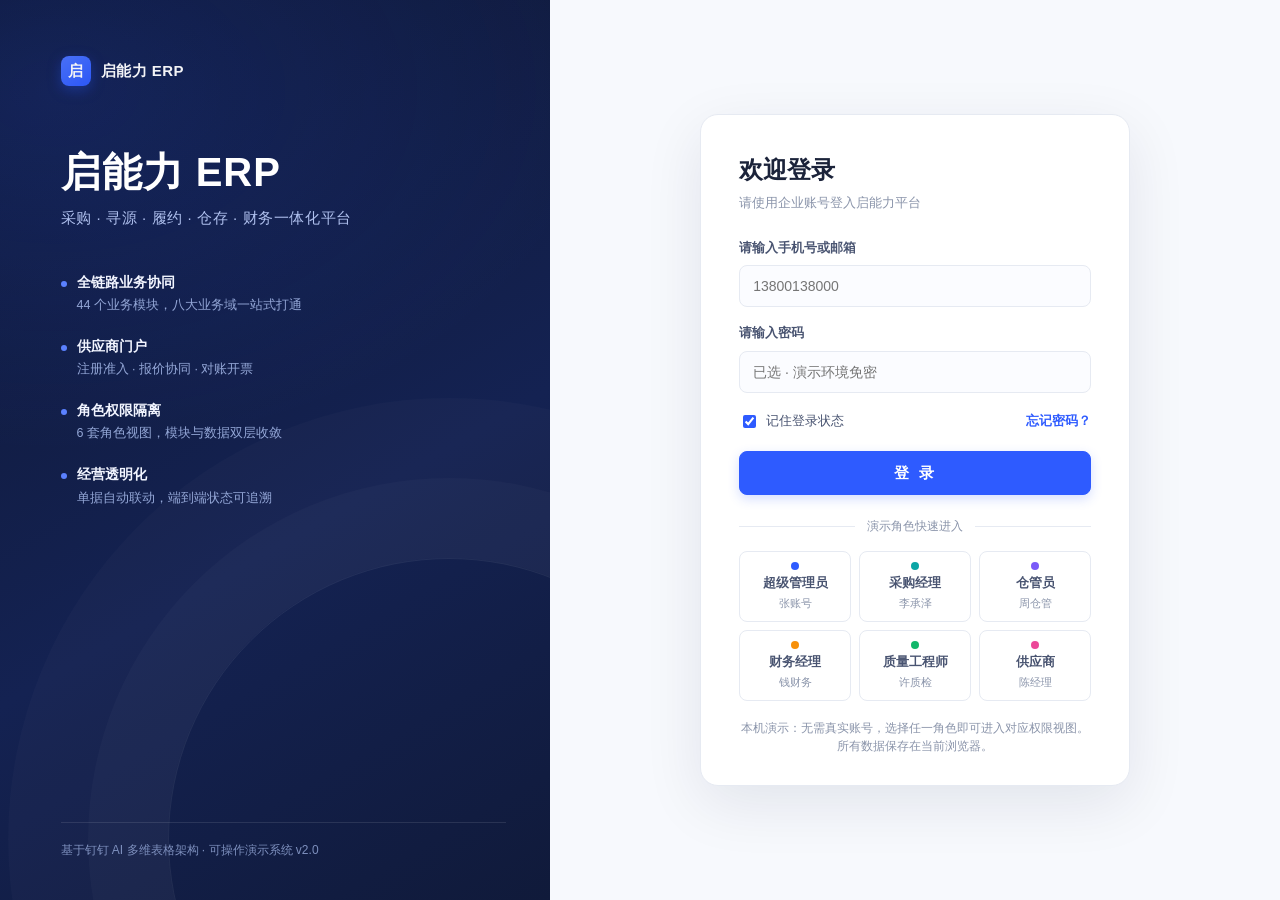
==== index.template.html @ 86060b47 "修复预览环境样式丢失：入口改为自包含单文件（内联 CSS+4 个 JS），新增模板与构建脚本" ====
<!DOCTYPE html>
<html lang="zh-CN">
<head>
<meta charset="UTF-8">
<meta name="viewport" content="width=device-width, initial-scale=1.0">
<meta name="description" content="启能力 ERP 系统 · 全链路协同中枢 —— 可操作的采购寻源履约仓存财务一体化系统">
<title>启能力 ERP · 全链路协同中枢</title>
<link rel="stylesheet" href="styles.css">
</head>
<body>

<!-- 登录层 -->
<div id="loginView" class="login-view">
  <div class="login-brand">
    <div class="login-brand-inner">
      <div class="login-logo"><span class="logo-mark">启</span><span>启能力 ERP</span></div>
      <h1>启能力 ERP</h1>
      <p class="login-slogan">采购 · 寻源 · 履约 · 仓存 · 财务一体化平台</p>
      <ul class="login-points">
        <li><b>全链路业务协同</b><span>44 个业务模块，八大业务域一站式打通</span></li>
        <li><b>供应商门户</b><span>注册准入 · 报价协同 · 对账开票</span></li>
        <li><b>角色权限隔离</b><span>6 套角色视图，模块与数据双层收敛</span></li>
        <li><b>经营透明化</b><span>单据自动联动，端到端状态可追溯</span></li>
      </ul>
      <div class="login-brand-foot">基于钉钉 AI 多维表格架构 · 可操作演示系统 v2.0</div>
    </div>
  </div>
  <div class="login-panel">
    <div class="login-card">
      <h2>欢迎登录</h2>
      <p class="login-sub">请使用企业账号登入启能力平台</p>
      <label class="login-label" for="loginAccount">请输入手机号或邮箱</label>
      <input id="loginAccount" class="login-input" type="text" placeholder="13800138000" autocomplete="username">
      <label class="login-label" for="loginPwd">请输入密码</label>
      <input id="loginPwd" class="login-input" type="password" placeholder="已选 · 演示环境免密" autocomplete="current-password">
      <div class="login-row">
        <label class="login-check"><input type="checkbox" id="loginRemember" checked><span>记住登录状态</span></label>
        <a class="login-link" href="javascript:void(0)" id="forgotPwd">忘记密码？</a>
      </div>
      <button class="btn btn-primary btn-login" id="loginBtn">登 录</button>
      <div class="login-divider">演示角色快速进入</div>
      <div class="login-roles" id="loginRoles"></div>
      <p class="login-note">本机演示：无需真实账号，选择任一角色即可进入对应权限视图。所有数据保存在当前浏览器。</p>
    </div>
  </div>
</div>

<!-- 主应用 -->
<div id="appView" class="app-view hidden">
  <aside class="sidebar" id="sidebar">
    <div class="sb-brand">
      <div class="sb-logo"><span class="logo-mark">启</span></div>
      <div class="sb-brand-text"><b id="sbBrand">启能力 ERP</b><span id="sbSlogan">企业采购协同平台</span></div>
    </div>
    <div class="sb-scroll" id="sbNav"></div>
    <div class="sb-foot">
      <div class="sb-mode"><i class="dot dot-green"></i><span>本地演示模式 · 数据存于浏览器</span></div>
      <button class="sb-logout" id="logoutBtn">退出登录 / 切换角色</button>
    </div>
  </aside>

  <div class="main-wrap">
    <header class="topbar">
      <button class="icon-btn sb-toggle" id="sbToggle" title="收起/展开导航" aria-label="切换导航"></button>
      <div class="crumb" id="crumb"></div>
      <div class="top-actions">
        <div class="global-search">
          <span class="gs-icon" aria-hidden="true"></span>
          <input id="globalSearch" type="search" placeholder="搜索单据编号、模块、字段…" autocomplete="off">
          <div class="gs-results hidden" id="gsResults"></div>
        </div>
        <a class="top-link" id="dingtalkBtn" href="https://alidocs.dingtalk.com/i/nodes/0eMKjyp81YYeX2ZAsZE9YXLg8xAZB1Gv" target="_blank" rel="noopener">钉钉 AI 表格</a>
        <button class="icon-btn bell-btn" id="bellBtn" title="通知中心" aria-label="通知中心">
          <span class="bell-svg" aria-hidden="true"></span><i class="badge hidden" id="bellBadge">0</i>
        </button>
        <button class="role-chip" id="roleChip" title="切换角色">
          <span class="avatar" id="topAvatar">张</span>
          <span class="role-chip-text"><b id="topRole">超级管理员</b><i id="topPerson">张账号</i></span>
          <span class="caret"></span>
        </button>
        <div class="role-menu hidden" id="roleMenu"></div>
      </div>
    </header>

    <main class="content" id="content"></main>
  </div>
</div>

<!-- 抽屉：单据表单 / 详情 / 全局面板 -->
<div class="drawer-overlay hidden" id="drawerOverlay"></div>
<section class="drawer hidden" id="drawer" role="dialog" aria-modal="true">
  <div class="drawer-head">
    <div><h3 id="drawerTitle">标题</h3><p id="drawerSub">副标题</p></div>
    <button class="icon-btn" id="drawerClose" aria-label="关闭"></button>
  </div>
  <div class="drawer-body" id="drawerBody"></div>
  <div class="drawer-foot" id="drawerFoot"></div>
</section>

<div class="toast-wrap" id="toastWrap"></div>

<script src="data.js"></script>
<script src="config.js"></script>
<script src="engine.js"></script>
<script src="app.js"></script>
</body>
</html>
---- styles.css ----
/* ============================================================
   启能力 ERP · 全链路协同中枢 —— 可操作运行态系统样式 v2.0
   浅色企业级 SaaS 控制台：深蓝侧栏 + 白色内容区，零外部依赖
   ============================================================ */

:root{
  --brand:#2E5BFF; --brand-d:#1E40E8; --brand-l:#EAF0FF; --brand-soft:#F4F7FF;
  --navy:#101A3A; --navy-2:#182655; --navy-3:#22336B;
  --bg:#F4F6FB; --surface:#FFFFFF; --surface-2:#FAFBFE; --line:#E6EAF2; --line-2:#EFF2F8;
  --ink:#1B233A; --ink-2:#495471; --muted:#8A94AA; --muted-2:#AEB6C8;
  --ok:#12B76A; --ok-bg:#E8F8F0; --warn:#F79009; --warn-bg:#FFF5E6;
  --danger:#F04438; --danger-bg:#FEF0EF; --info:#0BA5A5; --info-bg:#E6F7F7;
  --purple:#7A5AF8; --purple-bg:#F1EDFF;
  --radius:12px; --radius-s:8px; --shadow:0 1px 2px rgba(16,26,58,.04),0 8px 24px rgba(16,26,58,.05);
  --shadow-lg:0 12px 48px rgba(16,26,58,.16);
  --font:-apple-system,BlinkMacSystemFont,"Segoe UI","PingFang SC","Microsoft YaHei","Hiragino Sans GB",sans-serif;
}
*{box-sizing:border-box}
html,body{height:100%}
body{margin:0;font-family:var(--font);background:var(--bg);color:var(--ink);font-size:14px;line-height:1.55;-webkit-font-smoothing:antialiased}
a{color:var(--brand);text-decoration:none}
button,input,select,textarea{font-family:inherit;font-size:inherit;color:inherit}
button{cursor:pointer}
.hidden{display:none !important}
::-webkit-scrollbar{width:9px;height:9px}
::-webkit-scrollbar-thumb{background:#CDD4E3;border-radius:9px;border:2px solid transparent;background-clip:padding-box}
::-webkit-scrollbar-track{background:transparent}

/* ---------------- 通用控件 ---------------- */
.btn{display:inline-flex;align-items:center;justify-content:center;gap:7px;border:1px solid var(--line);
  background:var(--surface);color:var(--ink-2);padding:8px 15px;border-radius:var(--radius-s);
  font-weight:600;font-size:13px;transition:.16s;white-space:nowrap}
.btn:hover{border-color:#C7D0E6;background:var(--surface-2);transform:translateY(-1px)}
.btn:active{transform:translateY(0)}
.btn-primary{background:var(--brand);border-color:var(--brand);color:#fff;box-shadow:0 4px 12px rgba(46,91,255,.2)}
.btn-primary:hover{background:var(--brand-d);border-color:var(--brand-d);color:#fff}
.btn-soft{background:var(--brand-l);border-color:transparent;color:var(--brand-d)}
.btn-soft:hover{background:#DDE7FF;color:var(--brand-d)}
.btn-ghost{background:transparent;border-color:transparent;color:var(--ink-2)}
.btn-ghost:hover{background:var(--brand-l);color:var(--brand-d)}
.btn-danger{background:#fff;border-color:#F6C9C5;color:var(--danger)}
.btn-danger:hover{background:var(--danger-bg)}
.btn-sm{padding:5px 10px;font-size:12px;border-radius:6px}
.btn[disabled]{opacity:.45;cursor:not-allowed;transform:none}
.icon-btn{width:34px;height:34px;display:inline-flex;align-items:center;justify-content:center;
  border:none;background:transparent;border-radius:8px;color:var(--ink-2);position:relative}
.icon-btn:hover{background:var(--brand-l);color:var(--brand-d)}
.pill{display:inline-flex;align-items:center;gap:5px;padding:2px 9px;border-radius:20px;
  font-size:12px;font-weight:600;white-space:nowrap;line-height:1.7}
.pill-draft{background:#EEF1F7;color:#66728C}
.pill-running{background:var(--warn-bg);color:#B25E00}
.pill-done{background:var(--ok-bg);color:#087443}
.pill-reject{background:var(--danger-bg);color:#C43227}
.pill-info{background:var(--info-bg);color:#077F7F}
.pill-brand{background:var(--brand-l);color:var(--brand-d)}
.pill-purple{background:var(--purple-bg);color:#5B3FD1}
.pill::before{content:"";width:5px;height:5px;border-radius:50%;background:currentColor;opacity:.8}
.pill-plain::before{display:none}
.tag{display:inline-block;padding:1px 7px;border:1px solid var(--line);border-radius:5px;
  font-size:11px;color:var(--muted);background:var(--surface-2);white-space:nowrap}
.dot{width:7px;height:7px;border-radius:50%;display:inline-block;background:var(--muted)}
.dot-green{background:#22C55E;box-shadow:0 0 0 3px rgba(34,197,94,.15)}
.mono{font-family:ui-monospace,SFMono-Regular,Consolas,monospace;font-size:12px;letter-spacing:.2px}
.muted{color:var(--muted)}
.small{font-size:12px}
.strong{font-weight:700}
.nowrap{white-space:nowrap}
.right{text-align:right}
.center{text-align:center}

/* ---------------- 登录 ---------------- */
.login-view{display:flex;height:100vh;min-height:640px;background:#fff}
.login-brand{width:43%;min-width:380px;background:
  radial-gradient(900px 600px at 10% 10%,rgba(46,91,255,.16),transparent 60%),
  linear-gradient(150deg,#0E1734 0%,#142252 58%,#101A3A 100%);
  color:#fff;position:relative;overflow:hidden}
.login-brand::after{content:"";position:absolute;right:-180px;bottom:-220px;width:560px;height:560px;
  border:1px solid rgba(255,255,255,.07);border-radius:50%;box-shadow:0 0 0 80px rgba(255,255,255,.025),0 0 0 160px rgba(255,255,255,.018)}
.login-brand-inner{position:relative;z-index:2;padding:56px 8% 40px 11%;height:100%;display:flex;flex-direction:column}
.login-logo{display:flex;align-items:center;gap:10px;font-weight:700;font-size:15px;letter-spacing:.5px;opacity:.95}
.logo-mark{width:30px;height:30px;border-radius:8px;background:linear-gradient(145deg,#4C74FF,#2E5BFF);
  display:inline-flex;align-items:center;justify-content:center;color:#fff;font-weight:800;font-size:15px;
  box-shadow:0 4px 14px rgba(46,91,255,.35);flex:none}
.login-brand h1{font-size:40px;line-height:1.2;margin:14% 0 10px;font-weight:800;letter-spacing:1px}
.login-slogan{color:#AFC0EE;font-size:15px;margin:0 0 42px;letter-spacing:.6px}
.login-points{list-style:none;padding:0;margin:0;display:grid;gap:20px}
.login-points li{display:flex;flex-direction:column;gap:3px;padding-left:16px;position:relative}
.login-points li::before{content:"";position:absolute;left:0;top:9px;width:6px;height:6px;border-radius:50%;background:#5B81FF}
.login-points b{font-size:14px;font-weight:650;color:#F2F5FF}
.login-points span{font-size:12.5px;color:#93A6D6}
.login-brand-foot{margin-top:auto;font-size:12px;color:#7E90BE;border-top:1px solid rgba(255,255,255,.1);padding-top:18px}
.login-panel{flex:1;display:flex;align-items:center;justify-content:center;background:#F7F9FD;padding:36px}
.login-card{width:min(430px,100%);background:#fff;border:1px solid var(--line);border-radius:18px;
  padding:36px 38px 30px;box-shadow:0 18px 60px rgba(16,26,58,.09)}
.login-card h2{font-size:24px;margin:0 0 5px;font-weight:750}
.login-sub{color:var(--muted);font-size:13px;margin:0 0 26px}
.login-label{display:block;font-size:12.5px;color:var(--ink-2);font-weight:600;margin:0 0 7px}
.login-input{width:100%;height:42px;border:1px solid var(--line);background:#FBFCFF;border-radius:8px;
  padding:0 13px;outline:none;margin-bottom:17px;transition:.16s}
.login-input:focus{border-color:var(--brand);box-shadow:0 0 0 3px rgba(46,91,255,.1);background:#fff}
.login-row{display:flex;justify-content:space-between;align-items:center;margin:2px 0 20px;font-size:12.5px}
.login-check{display:flex;align-items:center;gap:7px;color:var(--ink-2);cursor:pointer}
.login-check input{accent-color:var(--brand)}
.login-link{color:var(--brand);font-weight:600}
.btn-login{width:100%;height:44px;font-size:15px;letter-spacing:3px}
.login-divider{display:flex;align-items:center;gap:12px;color:var(--muted);font-size:12px;margin:22px 0 15px}
.login-divider::before,.login-divider::after{content:"";flex:1;height:1px;background:var(--line)}
.login-roles{display:grid;grid-template-columns:repeat(3,1fr);gap:8px}
.role-quick{border:1px solid var(--line);background:#fff;border-radius:8px;padding:10px 4px;
  font-size:12.5px;font-weight:600;color:var(--ink-2);transition:.16s;display:flex;flex-direction:column;align-items:center;gap:5px}
.role-quick:hover{border-color:var(--brand);background:var(--brand-soft);color:var(--brand-d);transform:translateY(-2px)}
.role-quick i{width:8px;height:8px;border-radius:50%;display:block}
.role-quick small{font-size:10.5px;color:var(--muted);font-weight:500}
.login-note{font-size:11.5px;color:var(--muted);line-height:1.6;margin:18px 0 0;text-align:center}

/* ---------------- 主框架 ---------------- */
.app-view{display:flex;height:100vh;overflow:hidden}
.sidebar{width:244px;flex:none;background:linear-gradient(175deg,var(--navy) 0%,var(--navy-2) 100%);
  color:#fff;display:flex;flex-direction:column;transition:width .2s;z-index:30}
.sidebar.collapsed{width:66px}
.sb-brand{height:70px;flex:none;display:flex;align-items:center;gap:11px;padding:0 17px;
  border-bottom:1px solid rgba(255,255,255,.08)}
.sb-logo{flex:none}
.sb-brand-text{display:flex;flex-direction:column;min-width:0;line-height:1.35}
.sb-brand-text b{font-size:14.5px;white-space:nowrap;overflow:hidden;text-overflow:ellipsis}
.sb-brand-text span{font-size:11px;color:#93A6D6;white-space:nowrap;overflow:hidden;text-overflow:ellipsis}
.sidebar.collapsed .sb-brand-text,.sidebar.collapsed .sb-group-label,
.sidebar.collapsed .sb-label,.sidebar.collapsed .sb-mode span,
.sidebar.collapsed .sb-logout,.sidebar.collapsed .sb-item .sb-count{display:none}
.sb-scroll{flex:1;overflow-y:auto;padding:14px 10px 20px}
.sb-scroll::-webkit-scrollbar-thumb{background:rgba(255,255,255,.18)}
.sb-group-label{font-size:10.5px;letter-spacing:1.4px;color:#7386B8;padding:14px 12px 7px;font-weight:600}
.sb-item{display:flex;align-items:center;gap:11px;width:100%;padding:9px 12px;margin:2px 0;
  border:none;background:transparent;color:#C2CEEA;border-radius:8px;font-size:13.5px;
  text-align:left;transition:.15s;position:relative}
.sb-item:hover{background:rgba(255,255,255,.08);color:#fff}
.sb-item.active{background:linear-gradient(90deg,#2E5BFF,#3B6BFF);color:#fff;font-weight:650;
  box-shadow:0 4px 14px rgba(46,91,255,.35)}
.sb-ico{width:18px;height:18px;flex:none;display:inline-flex;align-items:center;justify-content:center;opacity:.9}
.sb-ico svg{width:17px;height:17px}
.sb-label{flex:1;min-width:0;white-space:nowrap;overflow:hidden;text-overflow:ellipsis}
.sb-count{flex:none;font-size:11px;background:rgba(255,255,255,.14);padding:0 6px;border-radius:9px;color:#D9E2FA}
.sb-item.active .sb-count{background:rgba(255,255,255,.24);color:#fff}
.sb-foot{flex:none;padding:14px 16px 16px;border-top:1px solid rgba(255,255,255,.08)}
.sb-mode{display:flex;align-items:center;gap:8px;font-size:11.5px;color:#93A6D6;margin-bottom:10px;white-space:nowrap}
.sb-logout{width:100%;border:1px solid rgba(255,255,255,.16);background:rgba(255,255,255,.05);
  color:#C2CEEA;border-radius:7px;padding:7px;font-size:12px;transition:.15s}
.sb-logout:hover{background:rgba(255,255,255,.12);color:#fff}
.main-wrap{flex:1;min-width:0;display:flex;flex-direction:column}
.topbar{height:66px;flex:none;background:#fff;border-bottom:1px solid var(--line);
  display:flex;align-items:center;gap:14px;padding:0 24px;z-index:20}
.sb-toggle::before{content:"";width:17px;height:13px;background:
  linear-gradient(var(--ink-2),var(--ink-2)) 0 0/100% 2px no-repeat,
  linear-gradient(var(--ink-2),var(--ink-2)) 0 6px/100% 2px no-repeat,
  linear-gradient(var(--ink-2),var(--ink-2)) 0 12px/100% 2px no-repeat;opacity:.8}
.crumb{flex:1;min-width:0;display:flex;align-items:center;gap:8px;font-size:13px;color:var(--muted);
  white-space:nowrap;overflow:hidden}
.crumb b{color:var(--ink);font-weight:650}
.crumb .sep{color:var(--muted-2)}
.top-actions{display:flex;align-items:center;gap:12px;position:relative}
.global-search{position:relative;width:232px}
.global-search input{width:100%;height:34px;border:1px solid var(--line);border-radius:8px;
  background:var(--surface-2);padding:0 12px 0 33px;outline:none;font-size:12.5px;transition:.16s}
.global-search input:focus{background:#fff;border-color:var(--brand);box-shadow:0 0 0 3px rgba(46,91,255,.09);width:270px}
.gs-icon{position:absolute;left:11px;top:9px;width:16px;height:16px;background:
  radial-gradient(circle at 42% 42%,transparent 5px,var(--muted) 5px,var(--muted) 6.4px,transparent 6.6px)}
.gs-icon::after{content:"";position:absolute;width:7px;height:2px;background:var(--muted);
  transform:rotate(45deg);right:0;bottom:1px;border-radius:2px}
.gs-results{position:absolute;top:40px;right:0;width:360px;max-height:400px;overflow:auto;
  background:#fff;border:1px solid var(--line);border-radius:10px;box-shadow:var(--shadow-lg);z-index:60;padding:6px}
.gs-item{display:flex;align-items:center;gap:10px;padding:9px 10px;border-radius:7px;cursor:pointer}
.gs-item:hover{background:var(--brand-soft)}
.gs-item .gs-main{flex:1;min-width:0}
.gs-item b{display:block;font-size:12.5px;white-space:nowrap;overflow:hidden;text-overflow:ellipsis}
.gs-item small{font-size:11px;color:var(--muted)}
.top-link{border:1px solid var(--line);padding:7px 12px;border-radius:8px;font-size:12.5px;
  color:var(--ink-2);font-weight:600;white-space:nowrap;transition:.15s}
.top-link:hover{border-color:var(--brand);color:var(--brand-d);background:var(--brand-soft)}
.bell-btn{position:relative}
.bell-svg{width:18px;height:18px;display:block;background:var(--ink-2);
  clip-path:polygon(42% 6%,58% 6%,62% 14%,80% 30%,88% 42%,88% 72%,80% 78%,20% 78%,12% 72%,12% 42%,20% 30%,38% 14%);opacity:.75}
.badge{position:absolute;top:2px;right:1px;background:var(--danger);color:#fff;font-size:10px;
  font-style:normal;font-weight:700;min-width:16px;height:16px;border-radius:9px;
  display:flex;align-items:center;justify-content:center;padding:0 4px;border:2px solid #fff}
.role-chip{display:flex;align-items:center;gap:9px;border:1px solid var(--line);background:#fff;
  border-radius:24px;padding:4px 10px 4px 4px;transition:.15s}
.role-chip:hover{border-color:var(--brand);box-shadow:0 2px 10px rgba(46,91,255,.1)}
.avatar{width:28px;height:28px;border-radius:50%;display:flex;align-items:center;justify-content:center;
  color:#fff;font-size:12px;font-weight:700;flex:none}
.role-chip-text{display:flex;flex-direction:column;line-height:1.25;text-align:left}
.role-chip-text b{font-size:12px}
.role-chip-text i{font-size:10.5px;color:var(--muted);font-style:normal}
.caret{width:0;height:0;border-left:4px solid transparent;border-right:4px solid transparent;
  border-top:5px solid var(--muted);margin-left:2px}
.role-menu{position:absolute;top:52px;right:0;width:276px;background:#fff;border:1px solid var(--line);
  border-radius:12px;box-shadow:var(--shadow-lg);padding:7px;z-index:60}
.role-menu-head{font-size:11px;color:var(--muted);padding:8px 10px 6px;letter-spacing:.5px}
.role-menu-item{display:flex;align-items:center;gap:10px;padding:9px 10px;border-radius:8px;cursor:pointer;width:100%;border:none;background:none;text-align:left}
.role-menu-item:hover{background:var(--brand-soft)}
.role-menu-item.active{background:var(--brand-l)}
.role-menu-item .rm-info{flex:1}
.role-menu-item b{display:block;font-size:12.5px}
.role-menu-item small{font-size:11px;color:var(--muted)}
.content{flex:1;overflow-y:auto;padding:24px 26px 50px;scroll-behavior:smooth}

/* ---------------- 页面通用 ---------------- */
.page-head{display:flex;align-items:flex-start;justify-content:space-between;gap:18px;margin-bottom:18px;flex-wrap:wrap}
.page-head h2{font-size:22px;margin:0 0 4px;font-weight:750;letter-spacing:.2px}
.page-head p{margin:0;color:var(--muted);font-size:13px}
.page-head .head-actions{display:flex;gap:8px;flex-wrap:wrap}
.card{background:var(--surface);border:1px solid var(--line);border-radius:var(--radius);box-shadow:var(--shadow)}
.card-pad{padding:20px 22px}
.card-title{display:flex;align-items:center;justify-content:space-between;gap:10px;margin:0 0 16px}
.card-title h3{font-size:15px;font-weight:700;margin:0;display:flex;align-items:center;gap:8px}
.card-title h3::before{content:"";width:3px;height:14px;border-radius:3px;background:var(--brand)}
.card-title .sub{font-size:12px;color:var(--muted);font-weight:400}
.section-gap{margin-top:20px}
.grid{display:grid;gap:16px}
.grid-2{grid-template-columns:repeat(2,minmax(0,1fr))}
.grid-3{grid-template-columns:repeat(3,minmax(0,1fr))}
.grid-4{grid-template-columns:repeat(4,minmax(0,1fr))}

/* 权限提示条 */
.scope-bar{display:flex;align-items:center;gap:10px;background:linear-gradient(90deg,#2E5BFF,#4E75FF);
  color:#fff;border-radius:9px;padding:10px 15px;font-size:12.5px;margin-bottom:18px;box-shadow:0 4px 14px rgba(46,91,255,.18)}
.scope-bar b{font-weight:700}
.scope-bar .scope-spacer{flex:1}
.scope-bar .scope-pill{background:rgba(255,255,255,.2);padding:2px 9px;border-radius:20px;font-size:11px}

/* Hero 深色链路条 */
.flow-hero{background:linear-gradient(110deg,#111C3E,#1B2B62);color:#fff;border-radius:var(--radius);
  padding:20px 24px;margin-bottom:18px;position:relative;overflow:hidden}
.flow-hero::after{content:"";position:absolute;right:-60px;top:-90px;width:280px;height:280px;
  border:1px solid rgba(255,255,255,.07);border-radius:50%;box-shadow:0 0 0 60px rgba(255,255,255,.02)}
.flow-hero h3{font-size:17px;margin:0 0 5px;font-weight:700}
.flow-hero p{font-size:12px;color:#A9BBE9;margin:0 0 16px;position:relative;z-index:1}
.steps{display:flex;gap:6px;flex-wrap:wrap;position:relative;z-index:1}
.step{flex:1;min-width:96px;background:rgba(255,255,255,.09);border:1px solid rgba(255,255,255,.1);
  border-radius:7px;padding:8px 9px;font-size:11.5px;color:#DCE5FB;cursor:pointer;transition:.15s;text-align:left}
.step:hover{background:rgba(46,91,255,.5);border-color:rgba(120,160,255,.6);transform:translateY(-2px)}
.step b{display:block;font-size:10px;color:#8FA6E0;margin-bottom:2px}
.step.active{background:var(--brand);border-color:var(--brand);color:#fff}
.step.active b{color:#CFDBFF}

/* KPI */
.kpi{background:#fff;border:1px solid var(--line);border-radius:var(--radius);padding:17px 18px;
  position:relative;overflow:hidden;transition:.16s}
.kpi:hover{transform:translateY(-2px);box-shadow:0 8px 24px rgba(16,26,58,.09);border-color:#D5DEEF}
.kpi::before{content:"";position:absolute;left:0;top:0;bottom:0;width:3px;background:var(--brand)}
.kpi.ok::before{background:var(--ok)} .kpi.warn::before{background:var(--warn)}
.kpi.danger::before{background:var(--danger)} .kpi.purple::before{background:var(--purple)}
.kpi-label{font-size:12px;color:var(--muted);display:flex;align-items:center;gap:6px}
.kpi-value{font-size:26px;font-weight:750;letter-spacing:-.5px;margin:6px 0 3px;line-height:1.2}
.kpi-foot{font-size:11.5px;color:var(--muted)}
.kpi-foot .up{color:var(--ok);font-weight:600} .kpi-foot .down{color:var(--danger);font-weight:600}

/* 表格 */
.table-wrap{overflow-x:auto;border:1px solid var(--line);border-radius:var(--radius);background:#fff}
table.data-table{width:100%;border-collapse:collapse;font-size:12.8px;min-width:720px}
.data-table th{background:var(--surface-2);color:var(--ink-2);font-weight:650;text-align:left;
  padding:11px 14px;border-bottom:1px solid var(--line);white-space:nowrap;position:sticky;top:0;z-index:2}
.data-table td{padding:11px 14px;border-bottom:1px solid var(--line-2);vertical-align:middle;color:var(--ink-2)}
.data-table tbody tr{transition:.12s}
.data-table tbody tr:hover{background:var(--brand-soft);cursor:pointer}
.data-table tbody tr:last-child td{border-bottom:none}
.data-table td .cell-main{color:var(--ink);font-weight:600;display:block;max-width:280px;
  white-space:nowrap;overflow:hidden;text-overflow:ellipsis}
.data-table td .cell-sub{color:var(--muted);font-size:11px;display:block}
.row-actions{display:flex;gap:4px;justify-content:flex-end}
.link-btn{border:none;background:none;color:var(--brand);font-size:12px;font-weight:600;padding:3px 6px;border-radius:5px}
.link-btn:hover{background:var(--brand-l)}
.link-btn.danger{color:var(--danger)} .link-btn.danger:hover{background:var(--danger-bg)}
.link-btn.gray{color:var(--muted)} .link-btn.gray:hover{background:#EEF1F7}
.mini-bar{height:5px;border-radius:4px;background:#EDF0F7;overflow:hidden;width:80px;display:inline-block;vertical-align:middle}
.mini-bar i{display:block;height:100%;background:var(--brand);border-radius:4px}

/* 工具条 / 筛选 */
.toolbar{display:flex;align-items:center;gap:9px;flex-wrap:wrap;margin-bottom:14px}
.toolbar .search-box{position:relative;flex:1;min-width:180px;max-width:300px}
.toolbar .search-box input{width:100%;height:34px;border:1px solid var(--line);border-radius:8px;
  padding:0 11px;outline:none;background:#fff;font-size:12.5px}
.toolbar .search-box input:focus{border-color:var(--brand);box-shadow:0 0 0 3px rgba(46,91,255,.09)}
.filter-select{height:34px;border:1px solid var(--line);border-radius:8px;background:#fff;
  padding:0 9px;font-size:12.5px;outline:none;color:var(--ink-2)}
.filter-select:focus{border-color:var(--brand)}
.chip-filters{display:flex;gap:6px;flex-wrap:wrap}
.chip{border:1px solid var(--line);background:#fff;border-radius:20px;padding:5px 12px;
  font-size:12px;color:var(--ink-2);transition:.15s}
.chip:hover{border-color:var(--brand);color:var(--brand-d)}
.chip.active{background:var(--brand);border-color:var(--brand);color:#fff;font-weight:600}
.pager{display:flex;align-items:center;justify-content:space-between;gap:12px;margin-top:14px;font-size:12px;color:var(--muted)}
.pager .pg-btns{display:flex;gap:5px}

/* 两级 Tab */
.tabs-primary{display:flex;gap:4px;border-bottom:1px solid var(--line);margin-bottom:16px;overflow-x:auto}
.tabs-primary button{border:none;background:none;padding:10px 16px;font-size:13.5px;color:var(--ink-2);
  font-weight:600;border-bottom:2px solid transparent;white-space:nowrap;transition:.15s}
.tabs-primary button:hover{color:var(--brand)}
.tabs-primary button.active{color:var(--brand-d);border-bottom-color:var(--brand)}
.tabs-secondary{display:flex;gap:7px;flex-wrap:wrap;margin-bottom:16px}
.tabs-secondary button{border:1px solid var(--line);background:#fff;border-radius:20px;
  padding:6px 14px;font-size:12.5px;color:var(--ink-2);transition:.15s}
.tabs-secondary button:hover{border-color:var(--brand);color:var(--brand-d)}
.tabs-secondary button.active{background:var(--brand);border-color:var(--brand);color:#fff;font-weight:600}
.tabs-secondary .tab-count{opacity:.65;font-size:11px;margin-left:4px}

/* 模块卡片 */
.module-card{background:#fff;border:1px solid var(--line);border-radius:var(--radius);padding:16px 17px;
  cursor:pointer;transition:.16s;position:relative;overflow:hidden}
.module-card:hover{border-color:var(--brand);transform:translateY(-3px);box-shadow:0 10px 28px rgba(46,91,255,.11)}
.module-card .mc-top{display:flex;align-items:center;gap:10px;margin-bottom:10px}
.module-icon{width:34px;height:34px;border-radius:9px;background:var(--brand-l);color:var(--brand-d);
  display:flex;align-items:center;justify-content:center;font-size:13px;font-weight:750;flex:none}
.module-card h4{margin:0;font-size:14px;font-weight:700;flex:1}
.module-card .mc-desc{font-size:11.5px;color:var(--muted);line-height:1.55;min-height:34px}
.mc-meta{display:flex;gap:6px;flex-wrap:wrap;margin-top:11px;padding-top:11px;border-top:1px solid var(--line-2)}
.mc-count{margin-left:auto;font-size:11px;color:var(--muted)}

/* 抽屉 */
.drawer-overlay{position:fixed;inset:0;background:rgba(13,21,45,.42);z-index:80;animation:fadeIn .16s}
.drawer{position:fixed;right:0;top:0;bottom:0;width:min(820px,94vw);background:#fff;z-index:90;
  display:flex;flex-direction:column;box-shadow:-12px 0 48px rgba(13,21,45,.18);animation:slideIn .22s ease-out}
.drawer.wide{width:min(1040px,96vw)}
@keyframes fadeIn{from{opacity:0}to{opacity:1}}
@keyframes slideIn{from{transform:translateX(28px);opacity:.6}to{transform:translateX(0);opacity:1}}
.drawer-head{flex:none;display:flex;align-items:center;justify-content:space-between;gap:14px;
  padding:18px 24px;border-bottom:1px solid var(--line)}
.drawer-head h3{font-size:17px;margin:0;font-weight:720}
.drawer-head p{font-size:12px;color:var(--muted);margin:3px 0 0}
.drawer-body{flex:1;overflow-y:auto;padding:20px 24px 28px}
.drawer-foot{flex:none;display:flex;align-items:center;justify-content:space-between;gap:10px;
  padding:13px 24px;border-top:1px solid var(--line);background:var(--surface-2);flex-wrap:wrap}
.drawer-foot .foot-left{font-size:12px;color:var(--muted)}
.drawer-foot .foot-right{display:flex;gap:8px;flex-wrap:wrap}

/* 表单 */
.form-layout{display:grid;grid-template-columns:minmax(0,1fr) 236px;gap:22px}
@media(max-width:900px){.form-layout{grid-template-columns:1fr}.form-guide{order:2}}
.form-section{margin-bottom:22px}
.form-section h4{font-size:13.5px;margin:0 0 12px;padding-bottom:8px;border-bottom:1px solid var(--line);
  display:flex;align-items:center;gap:8px;font-weight:700}
.form-section h4 span{font-size:11px;color:var(--muted);font-weight:400}
.form-grid{display:grid;grid-template-columns:repeat(2,minmax(0,1fr));gap:14px}
.field{display:flex;flex-direction:column;gap:5px;min-width:0}
.field.full{grid-column:1 / -1}
.field label{font-size:12px;color:var(--ink-2);font-weight:600}
.field label .req{color:var(--danger);margin-left:3px}
.field .ctrl{width:100%;min-height:36px;border:1px solid var(--line);border-radius:7px;
  background:#fff;padding:7px 10px;outline:none;font-size:13px;transition:.15s}
.field .ctrl:focus{border-color:var(--brand);box-shadow:0 0 0 3px rgba(46,91,255,.09)}
.field textarea.ctrl{min-height:76px;resize:vertical;line-height:1.6}
.field .hint{font-size:11px;color:var(--muted);line-height:1.45}
.field .err{font-size:11px;color:var(--danger)}
.field.invalid .ctrl{border-color:var(--danger);background:#FFFAFA}
.input-affix{position:relative}
.input-affix .prefix{position:absolute;left:10px;top:8px;color:var(--muted);font-size:13px}
.input-affix .ctrl{padding-left:24px}
.multi-opts{display:flex;gap:6px;flex-wrap:wrap}
.multi-opt{border:1px solid var(--line);background:#fff;border-radius:6px;padding:5px 10px;font-size:12px;color:var(--ink-2)}
.multi-opt.on{background:var(--brand-l);border-color:var(--brand);color:var(--brand-d);font-weight:600}
.stars{display:flex;gap:3px}
.star{width:24px;height:24px;border:none;background:none;font-size:19px;color:#D7DDEB;line-height:1;padding:0}
.star.on{color:#F5A623}
.range-row{display:flex;align-items:center;gap:10px}
.range-row input[type=range]{flex:1;accent-color:var(--brand)}
.range-row b{font-size:12px;color:var(--brand-d);min-width:36px;text-align:right}
.switch{display:inline-flex;align-items:center;gap:8px;cursor:pointer;font-size:12.5px;color:var(--ink-2)}
.switch input{accent-color:var(--brand);width:16px;height:16px}
.upload-zone{border:1.5px dashed #C9D3E8;border-radius:8px;padding:14px;text-align:center;
  background:var(--surface-2);cursor:pointer;transition:.15s;font-size:12px;color:var(--muted)}
.upload-zone:hover{border-color:var(--brand);background:var(--brand-soft);color:var(--brand-d)}
.att-list{display:flex;flex-direction:column;gap:6px;margin-top:8px}
.att-item{display:flex;align-items:center;gap:8px;background:#fff;border:1px solid var(--line);
  border-radius:7px;padding:7px 10px;font-size:12px}
.att-item .att-name{flex:1;white-space:nowrap;overflow:hidden;text-overflow:ellipsis}
.att-item .att-size{color:var(--muted);font-size:11px}
.form-guide{background:var(--brand-soft);border:1px solid #DCE6FF;border-radius:10px;padding:15px 16px;height:fit-content}
.form-guide h5{margin:0 0 10px;font-size:12.5px;color:var(--brand-d);display:flex;align-items:center;gap:6px}
.form-guide ol{margin:0;padding-left:17px;font-size:11.5px;color:var(--ink-2);line-height:1.75}
.form-guide .g-note{margin-top:12px;padding-top:11px;border-top:1px solid #DCE6FF;font-size:11px;color:var(--muted);line-height:1.6}
.ai-box{background:#F7F4FF;border:1px solid #E4DCFF;border-radius:8px;padding:11px 13px;margin-top:10px}
.ai-box b{font-size:11.5px;color:#5B3FD1;display:block;margin-bottom:4px}
.ai-box p{margin:0;font-size:11.5px;color:#6B5F98;line-height:1.6}

/* 详情 */
.detail-head{display:flex;align-items:flex-start;justify-content:space-between;gap:14px;margin-bottom:16px}
.detail-head .dh-title{font-size:18px;font-weight:720;margin:0 0 4px}
.detail-head .dh-sub{font-size:12px;color:var(--muted)}
.kv-grid{display:grid;grid-template-columns:repeat(2,minmax(0,1fr));gap:0 20px}
.kv{display:flex;gap:10px;padding:10px 0;border-bottom:1px solid var(--line-2);font-size:12.5px;min-width:0}
.kv .k{width:118px;flex:none;color:var(--muted)}
.kv .v{flex:1;color:var(--ink);word-break:break-word;font-weight:550}
.timeline{position:relative;padding-left:20px;margin:6px 0 0}
.timeline::before{content:"";position:absolute;left:6px;top:6px;bottom:6px;width:2px;background:var(--line)}
.tl-item{position:relative;padding:0 0 17px}
.tl-item::before{content:"";position:absolute;left:-18px;top:5px;width:9px;height:9px;border-radius:50%;
  background:#fff;border:2px solid var(--brand)}
.tl-item.done::before{border-color:var(--ok)} .tl-item.reject::before{border-color:var(--danger)}
.tl-item b{font-size:12.5px} .tl-item .tl-meta{font-size:11px;color:var(--muted);margin-left:8px}
.tl-item p{margin:3px 0 0;font-size:11.5px;color:var(--ink-2)}
.source-box{background:var(--surface-2);border:1px solid var(--line);border-radius:8px;padding:11px 13px;font-size:12px}
.source-box b{color:var(--brand-d)}

/* 看板 / 图表 */
.chart-grid{display:grid;grid-template-columns:repeat(2,minmax(0,1fr));gap:16px}
.chart-box{background:#fff;border:1px solid var(--line);border-radius:var(--radius);padding:18px 20px}
.chart-box h4{margin:0 0 3px;font-size:14px;font-weight:700}
.chart-box p{margin:0 0 14px;font-size:11.5px;color:var(--muted)}
.chart-box svg{width:100%;height:auto;display:block;overflow:visible}
.legend{display:flex;flex-wrap:wrap;gap:12px;margin-top:12px;font-size:11.5px;color:var(--ink-2)}
.legend i{width:9px;height:9px;border-radius:3px;display:inline-block;margin-right:5px}
.funnel-row{display:flex;align-items:center;gap:10px;margin-bottom:10px;font-size:12px}
.funnel-row .fl{width:96px;flex:none;color:var(--ink-2)}
.funnel-row .fb{flex:1;height:22px;background:var(--surface-2);border-radius:5px;overflow:hidden}
.funnel-row .fb i{display:block;height:100%;background:linear-gradient(90deg,var(--brand),#7B95FF);border-radius:5px}
.funnel-row .fv{width:42px;text-align:right;font-weight:650}

/* 指南 / 权限矩阵 */
.guide-step{display:flex;gap:16px;padding:18px 0;border-bottom:1px solid var(--line-2)}
.guide-step:last-child{border-bottom:none}
.guide-no{width:38px;height:38px;flex:none;border-radius:10px;background:var(--brand-l);color:var(--brand-d);
  display:flex;align-items:center;justify-content:center;font-weight:750;font-size:14px}
.guide-step h4{margin:0 0 5px;font-size:14px}
.guide-step p{margin:0 0 7px;font-size:12.5px;color:var(--ink-2);line-height:1.7}
.guide-step .g-action{font-size:11.5px;color:var(--brand-d);background:var(--brand-soft);
  padding:6px 10px;border-radius:6px;display:inline-block}
.matrix td,.matrix th{font-size:11.5px;padding:8px 10px}
.matrix .yes{color:var(--ok);font-weight:700} .matrix .no{color:var(--muted-2)}
.link-list{display:grid;grid-template-columns:repeat(2,minmax(0,1fr));gap:9px}
.link-item{display:flex;align-items:center;gap:10px;border:1px solid var(--line);border-radius:8px;
  padding:10px 12px;background:#fff;transition:.15s}
.link-item:hover{border-color:var(--brand);background:var(--brand-soft)}
.link-item .li-main{flex:1;min-width:0}
.link-item b{display:block;font-size:12.5px;white-space:nowrap;overflow:hidden;text-overflow:ellipsis}
.link-item small{font-size:11px;color:var(--muted)}

/* 通知 */
.ntf-item{display:flex;gap:12px;padding:13px 14px;border:1px solid var(--line);border-radius:9px;
  margin-bottom:9px;background:#fff;transition:.15s}
.ntf-item.unread{border-left:3px solid var(--brand);background:var(--brand-soft)}
.ntf-item:hover{box-shadow:var(--shadow)}
.ntf-dot{width:8px;height:8px;border-radius:50%;background:var(--muted-2);margin-top:6px;flex:none}
.ntf-item.unread .ntf-dot{background:var(--brand)}
.ntf-main{flex:1;min-width:0}
.ntf-main b{display:block;font-size:13px;margin-bottom:3px}
.ntf-main p{margin:0;font-size:12px;color:var(--ink-2);line-height:1.6}
.ntf-main small{font-size:11px;color:var(--muted)}

/* 全链路流程画布 */
.flow-canvas{display:flex;align-items:stretch;gap:8px;flex-wrap:wrap}
.flow-node{flex:1;min-width:172px;background:#fff;border:1px solid var(--line);border-radius:10px;
  padding:13px 13px 11px;transition:.16s;cursor:pointer;position:relative;overflow:hidden}
.flow-node::before{content:"";position:absolute;left:0;top:0;width:100%;height:3px;background:var(--brand)}
.flow-node:hover{border-color:var(--brand);transform:translateY(-3px);box-shadow:0 10px 26px rgba(46,91,255,.12)}
.flow-node.locked{opacity:.55;cursor:not-allowed;background:var(--surface-2)}
.flow-node.locked::before{background:var(--muted-2)}
.flow-node.locked:hover{transform:none;box-shadow:none;border-color:var(--line)}
.fn-no{font-size:10.5px;color:var(--brand);font-weight:750;letter-spacing:1px;margin-bottom:4px}
.fn-name{font-size:14px;font-weight:700;margin-bottom:2px}
.fn-domain{font-size:10.5px;color:var(--muted);margin-bottom:8px}
.fn-desc{font-size:11px;color:var(--ink-2);line-height:1.55;min-height:34px}
.fn-foot{display:flex;align-items:center;justify-content:space-between;margin-top:9px;padding-top:8px;
  border-top:1px solid var(--line-2)}
.flow-arrow{display:flex;align-items:center;color:var(--muted-2);flex:none}

/* 空态 / 提示 */
.empty{text-align:center;padding:46px 20px;color:var(--muted)}
.empty .empty-icon{width:52px;height:52px;border-radius:16px;background:var(--surface-2);
  display:flex;align-items:center;justify-content:center;margin:0 auto 14px;font-size:22px;color:var(--muted-2)}
.empty h4{margin:0 0 6px;font-size:14px;color:var(--ink-2)}
.empty p{margin:0 0 14px;font-size:12.5px}
.notice-box{background:#FFFAEE;border:1px solid #FCE7B8;border-radius:9px;padding:11px 14px;
  font-size:12px;color:#8A5A00;line-height:1.65;margin-bottom:16px}
.notice-box b{color:#7A4E00}

/* Toast */
.toast-wrap{position:fixed;top:18px;right:18px;z-index:120;display:flex;flex-direction:column;gap:8px}
.toast{background:#fff;border:1px solid var(--line);border-left:3px solid var(--brand);
  border-radius:9px;box-shadow:var(--shadow-lg);padding:11px 16px;min-width:230px;max-width:380px;
  font-size:12.5px;animation:toastIn .2s ease-out}
.toast.ok{border-left-color:var(--ok)} .toast.error{border-left-color:var(--danger)}
.toast.warn{border-left-color:var(--warn)}
.toast b{display:block;margin-bottom:2px;font-size:13px}
.toast small{color:var(--muted);font-size:11.5px;line-height:1.5}
@keyframes toastIn{from{transform:translateX(24px);opacity:0}to{transform:translateX(0);opacity:1}}

/* 响应式 */
@media(max-width:1180px){
  .grid-4{grid-template-columns:repeat(2,minmax(0,1fr))}
  .chart-grid{grid-template-columns:1fr}
  .global-search{width:170px}
}
@media(max-width:900px){
  .login-brand{display:none}
  .login-panel{padding:20px}
  .sidebar{position:fixed;left:0;top:0;bottom:0;transform:translateX(-100%);transition:transform .2s}
  .sidebar.open{transform:translateX(0)}
  .sidebar.collapsed{width:244px}
  .sidebar.collapsed .sb-brand-text,.sidebar.collapsed .sb-label{display:block}
  .content{padding:18px 15px 40px}
  .topbar{padding:0 14px}
  .global-search{display:none}
  .top-link{display:none}
  .grid-3,.grid-2{grid-template-columns:1fr}
  .form-grid{grid-template-columns:1fr}
  .kv-grid{grid-template-columns:1fr}
  .link-list{grid-template-columns:1fr}
}
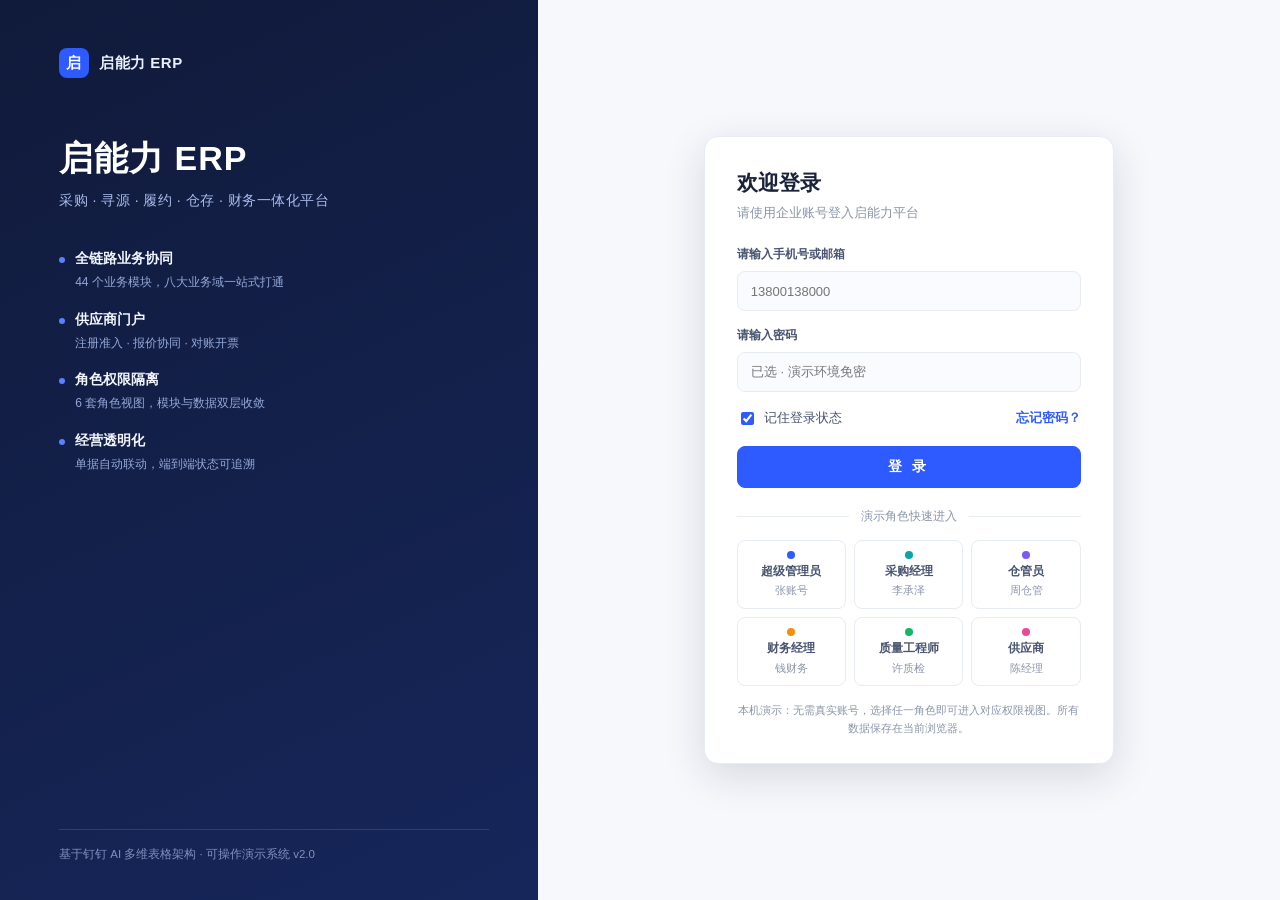
==== commit 9b4ea728: "重做为面向使用者的单一主链路 ERP：8 环节工作台 / 单据中心 / 表单分工与数据对齐 / 8 条自动化流 / 管理员驾驶舱 / 前后端字段契约与 Cloudflare 同步网关" ====
--- a/index.template.html
+++ b/index.template.html
@@ -101,7 +101,9 @@
 
 <script src="data.js"></script>
 <script src="config.js"></script>
+<script src="contract.js"></script>
 <script src="engine.js"></script>
+<script src="sync.js"></script>
 <script src="app.js"></script>
 </body>
 </html>
--- a/styles.css
+++ b/styles.css
@@ -1,218 +1,253 @@
 /* ============================================================
-   启能力 ERP · 全链路协同中枢 —— 可操作运行态系统样式 v2.0
-   浅色企业级 SaaS 控制台：深蓝侧栏 + 白色内容区，零外部依赖
+   启能力 ERP · 全链路协同中枢 —— 浅色企业级 SaaS 控制台
+   更轻、更克制：深蓝只作品牌锚点，内容区纯白 + 细边框
+   纯静态 / 零外部依赖 / 无字体·CDN·图片 / 仅内联 SVG 与 CSS 图形
    ============================================================ */
 
 :root{
-  --brand:#2E5BFF; --brand-d:#1E40E8; --brand-l:#EAF0FF; --brand-soft:#F4F7FF;
-  --navy:#101A3A; --navy-2:#182655; --navy-3:#22336B;
-  --bg:#F4F6FB; --surface:#FFFFFF; --surface-2:#FAFBFE; --line:#E6EAF2; --line-2:#EFF2F8;
+  --brand:#2E5BFF; --brand-d:#1E40E8; --brand-l:#EAF0FF;
+  --brand-soft:#F4F7FF; --brand-line:#DBE4FF;
+  --navy:#101A3A; --navy-2:#16234D;
+  --bg:#F7F8FC; --surface:#FFFFFF; --surface-2:#FAFBFE;
+  --line:#E7EBF2; --line-2:#EFF2F8;
   --ink:#1B233A; --ink-2:#495471; --muted:#8A94AA; --muted-2:#AEB6C8;
-  --ok:#12B76A; --ok-bg:#E8F8F0; --warn:#F79009; --warn-bg:#FFF5E6;
-  --danger:#F04438; --danger-bg:#FEF0EF; --info:#0BA5A5; --info-bg:#E6F7F7;
-  --purple:#7A5AF8; --purple-bg:#F1EDFF;
-  --radius:12px; --radius-s:8px; --shadow:0 1px 2px rgba(16,26,58,.04),0 8px 24px rgba(16,26,58,.05);
-  --shadow-lg:0 12px 48px rgba(16,26,58,.16);
+  --ok:#12B76A; --ok-bg:#E8F8F0; --ok-ink:#087443;
+  --warn:#F79009; --warn-bg:#FFF5E6; --warn-ink:#9A5B00;
+  --danger:#F04438; --danger-bg:#FEF0EF; --danger-ink:#C43227;
+  --info:#0BA5A5; --info-bg:#E6F7F7; --info-ink:#077F7F;
+  --purple:#7A5AF8; --purple-bg:#F1EDFF; --purple-ink:#5B3FD1;
+  --radius:10px; --radius-s:8px;
+  --shadow:0 1px 2px rgba(16,26,58,.04);
+  --shadow-lg:0 12px 40px rgba(16,26,58,.14);
   --font:-apple-system,BlinkMacSystemFont,"Segoe UI","PingFang SC","Microsoft YaHei","Hiragino Sans GB",sans-serif;
 }
+
 *{box-sizing:border-box}
 html,body{height:100%}
-body{margin:0;font-family:var(--font);background:var(--bg);color:var(--ink);font-size:14px;line-height:1.55;-webkit-font-smoothing:antialiased}
+body{margin:0;font-family:var(--font);background:var(--bg);color:var(--ink);
+  font-size:13px;line-height:1.55;-webkit-font-smoothing:antialiased}
 a{color:var(--brand);text-decoration:none}
 button,input,select,textarea{font-family:inherit;font-size:inherit;color:inherit}
 button{cursor:pointer}
 .hidden{display:none !important}
-::-webkit-scrollbar{width:9px;height:9px}
-::-webkit-scrollbar-thumb{background:#CDD4E3;border-radius:9px;border:2px solid transparent;background-clip:padding-box}
+::-webkit-scrollbar{width:6px;height:6px}
+::-webkit-scrollbar-thumb{background:#D5DBE8;border-radius:6px}
 ::-webkit-scrollbar-track{background:transparent}
-
-/* ---------------- 通用控件 ---------------- */
-.btn{display:inline-flex;align-items:center;justify-content:center;gap:7px;border:1px solid var(--line);
-  background:var(--surface);color:var(--ink-2);padding:8px 15px;border-radius:var(--radius-s);
-  font-weight:600;font-size:13px;transition:.16s;white-space:nowrap}
-.btn:hover{border-color:#C7D0E6;background:var(--surface-2);transform:translateY(-1px)}
-.btn:active{transform:translateY(0)}
-.btn-primary{background:var(--brand);border-color:var(--brand);color:#fff;box-shadow:0 4px 12px rgba(46,91,255,.2)}
-.btn-primary:hover{background:var(--brand-d);border-color:var(--brand-d);color:#fff}
-.btn-soft{background:var(--brand-l);border-color:transparent;color:var(--brand-d)}
-.btn-soft:hover{background:#DDE7FF;color:var(--brand-d)}
-.btn-ghost{background:transparent;border-color:transparent;color:var(--ink-2)}
-.btn-ghost:hover{background:var(--brand-l);color:var(--brand-d)}
-.btn-danger{background:#fff;border-color:#F6C9C5;color:var(--danger)}
-.btn-danger:hover{background:var(--danger-bg)}
-.btn-sm{padding:5px 10px;font-size:12px;border-radius:6px}
-.btn[disabled]{opacity:.45;cursor:not-allowed;transform:none}
-.icon-btn{width:34px;height:34px;display:inline-flex;align-items:center;justify-content:center;
-  border:none;background:transparent;border-radius:8px;color:var(--ink-2);position:relative}
-.icon-btn:hover{background:var(--brand-l);color:var(--brand-d)}
-.pill{display:inline-flex;align-items:center;gap:5px;padding:2px 9px;border-radius:20px;
-  font-size:12px;font-weight:600;white-space:nowrap;line-height:1.7}
-.pill-draft{background:#EEF1F7;color:#66728C}
-.pill-running{background:var(--warn-bg);color:#B25E00}
-.pill-done{background:var(--ok-bg);color:#087443}
-.pill-reject{background:var(--danger-bg);color:#C43227}
-.pill-info{background:var(--info-bg);color:#077F7F}
-.pill-brand{background:var(--brand-l);color:var(--brand-d)}
-.pill-purple{background:var(--purple-bg);color:#5B3FD1}
-.pill::before{content:"";width:5px;height:5px;border-radius:50%;background:currentColor;opacity:.8}
-.pill-plain::before{display:none}
-.tag{display:inline-block;padding:1px 7px;border:1px solid var(--line);border-radius:5px;
-  font-size:11px;color:var(--muted);background:var(--surface-2);white-space:nowrap}
-.dot{width:7px;height:7px;border-radius:50%;display:inline-block;background:var(--muted)}
-.dot-green{background:#22C55E;box-shadow:0 0 0 3px rgba(34,197,94,.15)}
-.mono{font-family:ui-monospace,SFMono-Regular,Consolas,monospace;font-size:12px;letter-spacing:.2px}
+.content,.sb-scroll,.drawer-body,.gs-results,.role-menu{scrollbar-width:thin;scrollbar-color:#D5DBE8 transparent}
+
+/* ---------------- 通用工具 ---------------- */
 .muted{color:var(--muted)}
 .small{font-size:12px}
 .strong{font-weight:700}
 .nowrap{white-space:nowrap}
 .right{text-align:right}
 .center{text-align:center}
+.mono{font-family:ui-monospace,SFMono-Regular,Consolas,monospace;font-size:12px;letter-spacing:.2px}
+.dot{width:7px;height:7px;border-radius:50%;display:inline-block;background:var(--muted-2);flex:none}
+.dot-green{background:#22C55E;box-shadow:0 0 0 3px rgba(34,197,94,.14)}
+.tag{display:inline-block;padding:1px 7px;border:1px solid var(--line);border-radius:5px;
+  font-size:11px;color:var(--muted);background:var(--surface-2);white-space:nowrap;line-height:1.6}
+
+/* ---------------- 按钮 ---------------- */
+.btn{display:inline-flex;align-items:center;justify-content:center;gap:7px;
+  border:1px solid var(--line);background:var(--surface);color:var(--ink-2);
+  padding:8px 14px;border-radius:var(--radius-s);font-weight:600;font-size:13px;
+  white-space:nowrap;transition:background .15s,border-color .15s,color .15s,transform .12s,box-shadow .15s}
+.btn:hover{border-color:#C7D0E6;background:var(--surface-2)}
+.btn:focus-visible{outline:none;box-shadow:0 0 0 3px rgba(46,91,255,.18)}
+.btn:active{transform:scale(.98)}
+.btn-primary{background:var(--brand);border-color:var(--brand);color:#fff}
+.btn-primary:hover{background:var(--brand-d);border-color:var(--brand-d)}
+.btn-soft{background:var(--brand-l);border-color:transparent;color:var(--brand-d)}
+.btn-soft:hover{background:#DDE7FF;color:var(--brand-d)}
+.btn-ghost{background:transparent;border-color:transparent;color:var(--ink-2)}
+.btn-ghost:hover{background:var(--brand-l);color:var(--brand-d)}
+.btn-danger{background:#fff;border-color:#F3CDC9;color:var(--danger)}
+.btn-danger:hover{background:var(--danger-bg);border-color:#EBA9A3}
+.btn-sm{padding:5px 10px;font-size:12px;border-radius:6px}
+.btn[disabled]{opacity:.45;cursor:not-allowed;transform:none}
+.icon-btn{width:34px;height:34px;display:inline-flex;align-items:center;justify-content:center;
+  border:none;background:transparent;border-radius:8px;color:var(--ink-2);position:relative;
+  padding:0;transition:background .15s,color .15s}
+.icon-btn:hover{background:var(--brand-l);color:var(--brand-d)}
+.icon-btn:focus-visible{outline:none;box-shadow:0 0 0 3px rgba(46,91,255,.18)}
+
+/* 状态 pill —— 低饱和语义色，文字深色可读 */
+.pill{display:inline-flex;align-items:center;gap:5px;padding:2px 9px;border-radius:20px;
+  font-size:12px;font-weight:600;white-space:nowrap;line-height:1.7;border:1px solid transparent}
+.pill::before{content:"";width:5px;height:5px;border-radius:50%;background:currentColor;opacity:.85}
+.pill-plain::before{display:none}
+.pill-draft{background:#EEF1F7;color:#5B6784;border-color:#E2E7F0}
+.pill-running{background:var(--warn-bg);color:var(--warn-ink);border-color:#F6E2BE}
+.pill-done{background:var(--ok-bg);color:var(--ok-ink);border-color:#C6EBD7}
+.pill-reject{background:var(--danger-bg);color:var(--danger-ink);border-color:#F6D2CE}
+.pill-info{background:var(--info-bg);color:var(--info-ink);border-color:#C8E9E9}
+.pill-brand{background:var(--brand-l);color:var(--brand-d);border-color:var(--brand-line)}
+.pill-purple{background:var(--purple-bg);color:var(--purple-ink);border-color:#E0D6FF}
 
 /* ---------------- 登录 ---------------- */
-.login-view{display:flex;height:100vh;min-height:640px;background:#fff}
-.login-brand{width:43%;min-width:380px;background:
-  radial-gradient(900px 600px at 10% 10%,rgba(46,91,255,.16),transparent 60%),
-  linear-gradient(150deg,#0E1734 0%,#142252 58%,#101A3A 100%);
-  color:#fff;position:relative;overflow:hidden}
-.login-brand::after{content:"";position:absolute;right:-180px;bottom:-220px;width:560px;height:560px;
-  border:1px solid rgba(255,255,255,.07);border-radius:50%;box-shadow:0 0 0 80px rgba(255,255,255,.025),0 0 0 160px rgba(255,255,255,.018)}
-.login-brand-inner{position:relative;z-index:2;padding:56px 8% 40px 11%;height:100%;display:flex;flex-direction:column}
-.login-logo{display:flex;align-items:center;gap:10px;font-weight:700;font-size:15px;letter-spacing:.5px;opacity:.95}
-.logo-mark{width:30px;height:30px;border-radius:8px;background:linear-gradient(145deg,#4C74FF,#2E5BFF);
-  display:inline-flex;align-items:center;justify-content:center;color:#fff;font-weight:800;font-size:15px;
-  box-shadow:0 4px 14px rgba(46,91,255,.35);flex:none}
-.login-brand h1{font-size:40px;line-height:1.2;margin:14% 0 10px;font-weight:800;letter-spacing:1px}
-.login-slogan{color:#AFC0EE;font-size:15px;margin:0 0 42px;letter-spacing:.6px}
-.login-points{list-style:none;padding:0;margin:0;display:grid;gap:20px}
+.login-view{display:flex;height:100vh;min-height:620px;background:#fff}
+.login-brand{width:42%;min-width:360px;background:linear-gradient(155deg,#101A3A,#16265A);
+  color:#fff;position:relative;overflow:hidden;flex:none}
+.login-brand-inner{position:relative;z-index:2;padding:48px 9% 36px 11%;height:100%;
+  display:flex;flex-direction:column}
+.login-logo{display:flex;align-items:center;gap:10px;font-weight:700;font-size:15px;letter-spacing:.5px;color:#EAF0FF}
+.logo-mark{width:30px;height:30px;border-radius:8px;background:var(--brand);
+  display:inline-flex;align-items:center;justify-content:center;color:#fff;
+  font-weight:800;font-size:15px;flex:none}
+.login-brand h1{font-size:34px;line-height:1.22;margin:14% 0 10px;font-weight:800;letter-spacing:1px;color:#fff}
+.login-slogan{color:#A9BCEC;font-size:14px;margin:0 0 38px;letter-spacing:.5px}
+.login-points{list-style:none;padding:0;margin:0;display:grid;gap:18px}
 .login-points li{display:flex;flex-direction:column;gap:3px;padding-left:16px;position:relative}
-.login-points li::before{content:"";position:absolute;left:0;top:9px;width:6px;height:6px;border-radius:50%;background:#5B81FF}
-.login-points b{font-size:14px;font-weight:650;color:#F2F5FF}
-.login-points span{font-size:12.5px;color:#93A6D6}
-.login-brand-foot{margin-top:auto;font-size:12px;color:#7E90BE;border-top:1px solid rgba(255,255,255,.1);padding-top:18px}
-.login-panel{flex:1;display:flex;align-items:center;justify-content:center;background:#F7F9FD;padding:36px}
-.login-card{width:min(430px,100%);background:#fff;border:1px solid var(--line);border-radius:18px;
-  padding:36px 38px 30px;box-shadow:0 18px 60px rgba(16,26,58,.09)}
-.login-card h2{font-size:24px;margin:0 0 5px;font-weight:750}
-.login-sub{color:var(--muted);font-size:13px;margin:0 0 26px}
-.login-label{display:block;font-size:12.5px;color:var(--ink-2);font-weight:600;margin:0 0 7px}
-.login-input{width:100%;height:42px;border:1px solid var(--line);background:#FBFCFF;border-radius:8px;
-  padding:0 13px;outline:none;margin-bottom:17px;transition:.16s}
+.login-points li::before{content:"";position:absolute;left:0;top:8px;width:6px;height:6px;
+  border-radius:50%;background:#5B81FF}
+.login-points b{font-size:13.5px;font-weight:650;color:#F2F5FF}
+.login-points span{font-size:12px;color:#94A8D8}
+.login-brand-foot{margin-top:auto;font-size:11.5px;color:#7E90BE;
+  border-top:1px solid rgba(255,255,255,.12);padding-top:16px}
+.login-panel{flex:1;display:flex;align-items:center;justify-content:center;background:var(--bg);padding:36px}
+.login-card{width:min(410px,100%);background:#fff;border:1px solid var(--line);
+  border-radius:14px;padding:30px 32px 26px;box-shadow:var(--shadow-lg)}
+.login-card h2{font-size:21px;margin:0 0 5px;font-weight:750;color:var(--ink)}
+.login-sub{color:var(--muted);font-size:12.5px;margin:0 0 22px}
+.login-label{display:block;font-size:12px;color:var(--ink-2);font-weight:600;margin:0 0 7px}
+.login-input{width:100%;height:40px;border:1px solid var(--line);background:var(--surface-2);
+  border-radius:8px;padding:0 13px;outline:none;margin-bottom:15px;transition:.15s;font-size:13px}
 .login-input:focus{border-color:var(--brand);box-shadow:0 0 0 3px rgba(46,91,255,.1);background:#fff}
-.login-row{display:flex;justify-content:space-between;align-items:center;margin:2px 0 20px;font-size:12.5px}
+.login-row{display:flex;justify-content:space-between;align-items:center;margin:2px 0 18px;font-size:12.5px}
 .login-check{display:flex;align-items:center;gap:7px;color:var(--ink-2);cursor:pointer}
 .login-check input{accent-color:var(--brand)}
 .login-link{color:var(--brand);font-weight:600}
-.btn-login{width:100%;height:44px;font-size:15px;letter-spacing:3px}
-.login-divider{display:flex;align-items:center;gap:12px;color:var(--muted);font-size:12px;margin:22px 0 15px}
+.btn-login{width:100%;height:42px;font-size:14px;letter-spacing:3px}
+.login-divider{display:flex;align-items:center;gap:12px;color:var(--muted);font-size:11.5px;margin:20px 0 14px}
 .login-divider::before,.login-divider::after{content:"";flex:1;height:1px;background:var(--line)}
 .login-roles{display:grid;grid-template-columns:repeat(3,1fr);gap:8px}
 .role-quick{border:1px solid var(--line);background:#fff;border-radius:8px;padding:10px 4px;
-  font-size:12.5px;font-weight:600;color:var(--ink-2);transition:.16s;display:flex;flex-direction:column;align-items:center;gap:5px}
+  font-size:12px;font-weight:600;color:var(--ink-2);transition:.15s;
+  display:flex;flex-direction:column;align-items:center;gap:5px;line-height:1.3}
 .role-quick:hover{border-color:var(--brand);background:var(--brand-soft);color:var(--brand-d);transform:translateY(-2px)}
+.role-quick:focus-visible{outline:none;box-shadow:0 0 0 3px rgba(46,91,255,.18)}
+.role-quick:active{transform:scale(.98)}
 .role-quick i{width:8px;height:8px;border-radius:50%;display:block}
 .role-quick small{font-size:10.5px;color:var(--muted);font-weight:500}
-.login-note{font-size:11.5px;color:var(--muted);line-height:1.6;margin:18px 0 0;text-align:center}
-
-/* ---------------- 主框架 ---------------- */
+.login-note{font-size:11px;color:var(--muted);line-height:1.6;margin:16px 0 0;text-align:center}
+
+/* ---------------- 主框架 · 侧栏 ---------------- */
 .app-view{display:flex;height:100vh;overflow:hidden}
-.sidebar{width:244px;flex:none;background:linear-gradient(175deg,var(--navy) 0%,var(--navy-2) 100%);
-  color:#fff;display:flex;flex-direction:column;transition:width .2s;z-index:30}
-.sidebar.collapsed{width:66px}
-.sb-brand{height:70px;flex:none;display:flex;align-items:center;gap:11px;padding:0 17px;
+.sidebar{width:228px;flex:none;background:var(--navy);color:#fff;
+  display:flex;flex-direction:column;transition:width .2s;z-index:30}
+.sidebar.collapsed{width:62px}
+.sb-brand{height:62px;flex:none;display:flex;align-items:center;gap:11px;padding:0 16px;
   border-bottom:1px solid rgba(255,255,255,.08)}
 .sb-logo{flex:none}
 .sb-brand-text{display:flex;flex-direction:column;min-width:0;line-height:1.35}
-.sb-brand-text b{font-size:14.5px;white-space:nowrap;overflow:hidden;text-overflow:ellipsis}
-.sb-brand-text span{font-size:11px;color:#93A6D6;white-space:nowrap;overflow:hidden;text-overflow:ellipsis}
-.sidebar.collapsed .sb-brand-text,.sidebar.collapsed .sb-group-label,
-.sidebar.collapsed .sb-label,.sidebar.collapsed .sb-mode span,
-.sidebar.collapsed .sb-logout,.sidebar.collapsed .sb-item .sb-count{display:none}
-.sb-scroll{flex:1;overflow-y:auto;padding:14px 10px 20px}
-.sb-scroll::-webkit-scrollbar-thumb{background:rgba(255,255,255,.18)}
-.sb-group-label{font-size:10.5px;letter-spacing:1.4px;color:#7386B8;padding:14px 12px 7px;font-weight:600}
-.sb-item{display:flex;align-items:center;gap:11px;width:100%;padding:9px 12px;margin:2px 0;
-  border:none;background:transparent;color:#C2CEEA;border-radius:8px;font-size:13.5px;
-  text-align:left;transition:.15s;position:relative}
-.sb-item:hover{background:rgba(255,255,255,.08);color:#fff}
-.sb-item.active{background:linear-gradient(90deg,#2E5BFF,#3B6BFF);color:#fff;font-weight:650;
-  box-shadow:0 4px 14px rgba(46,91,255,.35)}
-.sb-ico{width:18px;height:18px;flex:none;display:inline-flex;align-items:center;justify-content:center;opacity:.9}
-.sb-ico svg{width:17px;height:17px}
+.sb-brand-text b{font-size:14px;white-space:nowrap;overflow:hidden;text-overflow:ellipsis;color:#fff}
+.sb-brand-text span{font-size:10.5px;color:#8FA3D6;white-space:nowrap;overflow:hidden;text-overflow:ellipsis}
+/* 折叠态：只留图标 */
+.sidebar.collapsed .sb-brand{justify-content:center;padding:0}
+.sidebar.collapsed .sb-brand-text,
+.sidebar.collapsed .sb-group-label,
+.sidebar.collapsed .sb-label,
+.sidebar.collapsed .sb-count,
+.sidebar.collapsed .sb-mode,
+.sidebar.collapsed .sb-logout{display:none}
+.sidebar.collapsed .sb-item{justify-content:center;padding:9px 0}
+.sidebar.collapsed .sb-scroll{padding:12px 8px 20px}
+.sidebar.collapsed .sb-foot{padding:12px 0}
+.sb-scroll{flex:1;overflow-y:auto;padding:12px 10px 20px}
+.sb-group-label{font-size:10px;letter-spacing:1.3px;color:#6F82B4;padding:14px 12px 7px;font-weight:600}
+.sb-item{display:flex;align-items:center;gap:11px;width:100%;padding:9px 12px;margin:3px 0;
+  border:none;background:transparent;color:#B9C6E8;border-radius:8px;font-size:13px;
+  text-align:left;transition:background .15s,color .15s;position:relative}
+.sb-item:hover{background:rgba(255,255,255,.07);color:#fff}
+.sb-item.active{background:rgba(255,255,255,.07);color:#fff;font-weight:650}
+.sb-item.active::before{content:"";position:absolute;left:0;top:8px;bottom:8px;width:3px;
+  border-radius:0 3px 3px 0;background:var(--brand)}
+.sb-ico{width:20px;height:20px;flex:none;display:inline-flex;align-items:center;justify-content:center;opacity:.92}
+.sb-ico svg{width:18px;height:18px}
+/* 关键：只有 .sb-label 占满剩余空间，图标与计数徽标固定宽度 */
 .sb-label{flex:1;min-width:0;white-space:nowrap;overflow:hidden;text-overflow:ellipsis}
-.sb-count{flex:none;font-size:11px;background:rgba(255,255,255,.14);padding:0 6px;border-radius:9px;color:#D9E2FA}
-.sb-item.active .sb-count{background:rgba(255,255,255,.24);color:#fff}
+.sb-count{flex:none;font-size:11px;background:rgba(255,255,255,.13);padding:0 6px;
+  border-radius:9px;color:#D9E2FA;line-height:18px}
+.sb-item.active .sb-count{background:rgba(46,91,255,.35);color:#fff}
 .sb-foot{flex:none;padding:14px 16px 16px;border-top:1px solid rgba(255,255,255,.08)}
-.sb-mode{display:flex;align-items:center;gap:8px;font-size:11.5px;color:#93A6D6;margin-bottom:10px;white-space:nowrap}
+.sb-mode{display:flex;align-items:center;gap:8px;font-size:11px;color:#8FA3D6;margin-bottom:10px;white-space:nowrap}
 .sb-logout{width:100%;border:1px solid rgba(255,255,255,.16);background:rgba(255,255,255,.05);
   color:#C2CEEA;border-radius:7px;padding:7px;font-size:12px;transition:.15s}
 .sb-logout:hover{background:rgba(255,255,255,.12);color:#fff}
+
+/* ---------------- 顶栏 ---------------- */
 .main-wrap{flex:1;min-width:0;display:flex;flex-direction:column}
-.topbar{height:66px;flex:none;background:#fff;border-bottom:1px solid var(--line);
-  display:flex;align-items:center;gap:14px;padding:0 24px;z-index:20}
-.sb-toggle::before{content:"";width:17px;height:13px;background:
+.topbar{height:60px;flex:none;background:#fff;border-bottom:1px solid var(--line);
+  display:flex;align-items:center;gap:14px;padding:0 22px;z-index:20}
+.sb-toggle::before{content:"";width:16px;height:12px;background:
   linear-gradient(var(--ink-2),var(--ink-2)) 0 0/100% 2px no-repeat,
-  linear-gradient(var(--ink-2),var(--ink-2)) 0 6px/100% 2px no-repeat,
-  linear-gradient(var(--ink-2),var(--ink-2)) 0 12px/100% 2px no-repeat;opacity:.8}
+  linear-gradient(var(--ink-2),var(--ink-2)) 0 5px/100% 2px no-repeat,
+  linear-gradient(var(--ink-2),var(--ink-2)) 0 10px/100% 2px no-repeat;opacity:.8}
 .crumb{flex:1;min-width:0;display:flex;align-items:center;gap:8px;font-size:13px;color:var(--muted);
   white-space:nowrap;overflow:hidden}
 .crumb b{color:var(--ink);font-weight:650}
 .crumb .sep{color:var(--muted-2)}
-.top-actions{display:flex;align-items:center;gap:12px;position:relative}
-.global-search{position:relative;width:232px}
+.top-actions{display:flex;align-items:center;gap:10px;position:relative}
+.global-search{position:relative;width:220px}
 .global-search input{width:100%;height:34px;border:1px solid var(--line);border-radius:8px;
   background:var(--surface-2);padding:0 12px 0 33px;outline:none;font-size:12.5px;transition:.16s}
-.global-search input:focus{background:#fff;border-color:var(--brand);box-shadow:0 0 0 3px rgba(46,91,255,.09);width:270px}
-.gs-icon{position:absolute;left:11px;top:9px;width:16px;height:16px;background:
+.global-search input:focus{background:#fff;border-color:var(--brand);box-shadow:0 0 0 3px rgba(46,91,255,.09);width:250px}
+.gs-icon{position:absolute;left:11px;top:9px;width:16px;height:16px;pointer-events:none;background:
   radial-gradient(circle at 42% 42%,transparent 5px,var(--muted) 5px,var(--muted) 6.4px,transparent 6.6px)}
 .gs-icon::after{content:"";position:absolute;width:7px;height:2px;background:var(--muted);
   transform:rotate(45deg);right:0;bottom:1px;border-radius:2px}
-.gs-results{position:absolute;top:40px;right:0;width:360px;max-height:400px;overflow:auto;
+.gs-results{position:absolute;top:42px;right:0;width:340px;max-height:380px;overflow:auto;
   background:#fff;border:1px solid var(--line);border-radius:10px;box-shadow:var(--shadow-lg);z-index:60;padding:6px}
-.gs-item{display:flex;align-items:center;gap:10px;padding:9px 10px;border-radius:7px;cursor:pointer}
+.gs-item{display:flex;align-items:center;gap:10px;padding:8px 10px;border-radius:7px;cursor:pointer}
 .gs-item:hover{background:var(--brand-soft)}
 .gs-item .gs-main{flex:1;min-width:0}
-.gs-item b{display:block;font-size:12.5px;white-space:nowrap;overflow:hidden;text-overflow:ellipsis}
+.gs-item b{display:block;font-size:12.5px;color:var(--ink);font-weight:600;white-space:nowrap;overflow:hidden;text-overflow:ellipsis}
 .gs-item small{font-size:11px;color:var(--muted)}
 .top-link{border:1px solid var(--line);padding:7px 12px;border-radius:8px;font-size:12.5px;
   color:var(--ink-2);font-weight:600;white-space:nowrap;transition:.15s}
 .top-link:hover{border-color:var(--brand);color:var(--brand-d);background:var(--brand-soft)}
 .bell-btn{position:relative}
 .bell-svg{width:18px;height:18px;display:block;background:var(--ink-2);
-  clip-path:polygon(42% 6%,58% 6%,62% 14%,80% 30%,88% 42%,88% 72%,80% 78%,20% 78%,12% 72%,12% 42%,20% 30%,38% 14%);opacity:.75}
+  clip-path:polygon(42% 6%,58% 6%,62% 14%,80% 30%,88% 42%,88% 72%,80% 78%,20% 78%,12% 72%,12% 42%,20% 30%,38% 14%);opacity:.7}
 .badge{position:absolute;top:2px;right:1px;background:var(--danger);color:#fff;font-size:10px;
   font-style:normal;font-weight:700;min-width:16px;height:16px;border-radius:9px;
   display:flex;align-items:center;justify-content:center;padding:0 4px;border:2px solid #fff}
 .role-chip{display:flex;align-items:center;gap:9px;border:1px solid var(--line);background:#fff;
-  border-radius:24px;padding:4px 10px 4px 4px;transition:.15s}
+  border-radius:24px;padding:4px 10px 4px 4px;transition:border-color .15s,box-shadow .15s}
 .role-chip:hover{border-color:var(--brand);box-shadow:0 2px 10px rgba(46,91,255,.1)}
 .avatar{width:28px;height:28px;border-radius:50%;display:flex;align-items:center;justify-content:center;
   color:#fff;font-size:12px;font-weight:700;flex:none}
 .role-chip-text{display:flex;flex-direction:column;line-height:1.25;text-align:left}
-.role-chip-text b{font-size:12px}
+.role-chip-text b{font-size:12px;color:var(--ink);font-weight:650}
 .role-chip-text i{font-size:10.5px;color:var(--muted);font-style:normal}
 .caret{width:0;height:0;border-left:4px solid transparent;border-right:4px solid transparent;
   border-top:5px solid var(--muted);margin-left:2px}
-.role-menu{position:absolute;top:52px;right:0;width:276px;background:#fff;border:1px solid var(--line);
-  border-radius:12px;box-shadow:var(--shadow-lg);padding:7px;z-index:60}
+.role-menu{position:absolute;top:50px;right:0;width:268px;background:#fff;border:1px solid var(--line);
+  border-radius:12px;box-shadow:var(--shadow-lg);padding:6px;z-index:60;max-height:70vh;overflow:auto}
 .role-menu-head{font-size:11px;color:var(--muted);padding:8px 10px 6px;letter-spacing:.5px}
-.role-menu-item{display:flex;align-items:center;gap:10px;padding:9px 10px;border-radius:8px;cursor:pointer;width:100%;border:none;background:none;text-align:left}
+.role-menu-item{display:flex;align-items:center;gap:10px;padding:8px 10px;border-radius:8px;
+  cursor:pointer;width:100%;border:none;background:none;text-align:left}
 .role-menu-item:hover{background:var(--brand-soft)}
 .role-menu-item.active{background:var(--brand-l)}
-.role-menu-item .rm-info{flex:1}
-.role-menu-item b{display:block;font-size:12.5px}
+.role-menu-item .rm-info{flex:1;min-width:0}
+.role-menu-item b{display:block;font-size:12.5px;color:var(--ink)}
 .role-menu-item small{font-size:11px;color:var(--muted)}
-.content{flex:1;overflow-y:auto;padding:24px 26px 50px;scroll-behavior:smooth}
+.content{flex:1;overflow-y:auto;padding:22px 24px 48px;scroll-behavior:smooth;background:var(--bg)}
+/* 页面内容淡入 */
+.content > *{animation:pageIn .2s ease-out both}
 
 /* ---------------- 页面通用 ---------------- */
-.page-head{display:flex;align-items:flex-start;justify-content:space-between;gap:18px;margin-bottom:18px;flex-wrap:wrap}
-.page-head h2{font-size:22px;margin:0 0 4px;font-weight:750;letter-spacing:.2px}
-.page-head p{margin:0;color:var(--muted);font-size:13px}
+.page-head{display:flex;align-items:flex-start;justify-content:space-between;gap:16px;margin-bottom:18px;flex-wrap:wrap}
+.page-head h2{font-size:20px;margin:0 0 4px;font-weight:750;letter-spacing:.2px;color:var(--ink)}
+.page-head p{margin:0;color:var(--muted);font-size:12.5px}
 .page-head .head-actions{display:flex;gap:8px;flex-wrap:wrap}
-.card{background:var(--surface);border:1px solid var(--line);border-radius:var(--radius);box-shadow:var(--shadow)}
-.card-pad{padding:20px 22px}
-.card-title{display:flex;align-items:center;justify-content:space-between;gap:10px;margin:0 0 16px}
-.card-title h3{font-size:15px;font-weight:700;margin:0;display:flex;align-items:center;gap:8px}
-.card-title h3::before{content:"";width:3px;height:14px;border-radius:3px;background:var(--brand)}
+.card{background:var(--surface);border:1px solid var(--line);border-radius:var(--radius);
+  box-shadow:var(--shadow);transition:box-shadow .16s,border-color .16s}
+.card:hover{box-shadow:0 2px 10px rgba(16,26,58,.06)}
+.card-pad{padding:18px 20px}
+.card-title{display:flex;align-items:center;justify-content:space-between;gap:10px;margin:0 0 15px}
+.card-title h3{font-size:14px;font-weight:700;margin:0;color:var(--ink)}
 .card-title .sub{font-size:12px;color:var(--muted);font-weight:400}
 .section-gap{margin-top:20px}
 .grid{display:grid;gap:16px}
@@ -220,67 +255,110 @@
 .grid-3{grid-template-columns:repeat(3,minmax(0,1fr))}
 .grid-4{grid-template-columns:repeat(4,minmax(0,1fr))}
 
-/* 权限提示条 */
-.scope-bar{display:flex;align-items:center;gap:10px;background:linear-gradient(90deg,#2E5BFF,#4E75FF);
-  color:#fff;border-radius:9px;padding:10px 15px;font-size:12.5px;margin-bottom:18px;box-shadow:0 4px 14px rgba(46,91,255,.18)}
-.scope-bar b{font-weight:700}
+/* 权限/范围提示条 —— 浅色底 + 细边框 + 深色文字 */
+.scope-bar{display:flex;align-items:center;gap:10px;background:var(--brand-soft);
+  border:1px solid var(--brand-line);border-radius:var(--radius);padding:10px 14px;
+  font-size:12.5px;margin-bottom:18px;color:var(--ink-2);flex-wrap:wrap}
+.scope-bar b{font-weight:650;color:var(--ink)}
 .scope-bar .scope-spacer{flex:1}
-.scope-bar .scope-pill{background:rgba(255,255,255,.2);padding:2px 9px;border-radius:20px;font-size:11px}
-
-/* Hero 深色链路条 */
-.flow-hero{background:linear-gradient(110deg,#111C3E,#1B2B62);color:#fff;border-radius:var(--radius);
-  padding:20px 24px;margin-bottom:18px;position:relative;overflow:hidden}
-.flow-hero::after{content:"";position:absolute;right:-60px;top:-90px;width:280px;height:280px;
-  border:1px solid rgba(255,255,255,.07);border-radius:50%;box-shadow:0 0 0 60px rgba(255,255,255,.02)}
-.flow-hero h3{font-size:17px;margin:0 0 5px;font-weight:700}
-.flow-hero p{font-size:12px;color:#A9BBE9;margin:0 0 16px;position:relative;z-index:1}
-.steps{display:flex;gap:6px;flex-wrap:wrap;position:relative;z-index:1}
-.step{flex:1;min-width:96px;background:rgba(255,255,255,.09);border:1px solid rgba(255,255,255,.1);
-  border-radius:7px;padding:8px 9px;font-size:11.5px;color:#DCE5FB;cursor:pointer;transition:.15s;text-align:left}
-.step:hover{background:rgba(46,91,255,.5);border-color:rgba(120,160,255,.6);transform:translateY(-2px)}
-.step b{display:block;font-size:10px;color:#8FA6E0;margin-bottom:2px}
-.step.active{background:var(--brand);border-color:var(--brand);color:#fff}
-.step.active b{color:#CFDBFF}
-
-/* KPI */
-.kpi{background:#fff;border:1px solid var(--line);border-radius:var(--radius);padding:17px 18px;
-  position:relative;overflow:hidden;transition:.16s}
-.kpi:hover{transform:translateY(-2px);box-shadow:0 8px 24px rgba(16,26,58,.09);border-color:#D5DEEF}
-.kpi::before{content:"";position:absolute;left:0;top:0;bottom:0;width:3px;background:var(--brand)}
+.scope-bar .scope-pill{background:#fff;border:1px solid var(--brand-line);color:var(--brand-d);
+  padding:2px 9px;border-radius:20px;font-size:11px;font-weight:600;white-space:nowrap}
+
+/* 新增：权限相关浅色组件 */
+.deny-box{background:#FFF8F7;border:1px solid #F3D6D2;border-left:3px solid var(--danger);
+  border-radius:var(--radius);padding:16px 18px;color:var(--ink);font-size:13px;line-height:1.6}
+.deny-box b{color:var(--danger-ink)}
+.perm-summary{display:flex;align-items:stretch;gap:0;flex-wrap:wrap;background:var(--brand-soft);
+  border:1px solid var(--brand-line);border-radius:var(--radius);padding:14px 18px;
+  color:var(--ink-2);font-size:12.5px;margin-bottom:16px}
+.perm-summary>div{display:flex;flex-direction:column;justify-content:center;gap:3px;
+  min-width:104px;padding:2px 18px;border-right:1px solid var(--brand-line)}
+.perm-summary>div:first-child{min-width:168px;padding-left:0}
+.perm-summary>div:last-child{border-right:none;padding-right:0}
+.perm-summary b{color:var(--ink);font-weight:650;font-size:16px;line-height:1.25;white-space:nowrap}
+.perm-summary>div:first-child b{font-size:14px}
+.perm-summary span{color:var(--muted);font-size:11.5px;white-space:nowrap}
+@media(max-width:900px){
+  .perm-summary>div{min-width:88px;padding:2px 10px}
+  .perm-summary>div:first-child{min-width:130px}
+}
+.perm-row{display:flex;align-items:center;gap:12px;flex-wrap:wrap;padding:10px 2px;
+  border-bottom:1px solid var(--line-2);font-size:12.5px;color:var(--ink-2)}
+.perm-row:last-child{border-bottom:none}
+.cap-chip{display:inline-flex;align-items:center;gap:5px;padding:3px 9px;border-radius:6px;
+  font-size:11.5px;font-weight:600;border:1px solid var(--line);background:var(--surface-2);color:var(--ink-2)}
+.cap-chip.on{background:var(--ok-bg);border-color:#BFE9D2;color:var(--ok-ink)}
+.cap-chip.off{background:var(--surface-2);border-color:var(--line);color:var(--muted)}
+.role-switch-banner{display:flex;align-items:center;gap:10px;flex-wrap:wrap;background:var(--brand-soft);
+  border:1px solid var(--brand-line);border-radius:var(--radius);padding:11px 14px;
+  font-size:12.5px;color:var(--ink-2);margin-bottom:16px}
+.role-switch-banner b{color:var(--ink);font-weight:650}
+.mode-note{font-size:11.5px;color:var(--muted);line-height:1.6;font-weight:400}
+.perm-legend{display:flex;flex-wrap:wrap;gap:14px;font-size:11.5px;color:var(--ink-2);margin:10px 0}
+.perm-legend i{width:10px;height:10px;border-radius:3px;display:inline-block;margin-right:5px;border:1px solid var(--line)}
+.scope-card{background:var(--surface);border:1px solid var(--line);border-radius:var(--radius);
+  padding:16px 18px;color:var(--ink)}
+.scope-card h4{margin:0 0 8px;font-size:14px;font-weight:650}
+.scope-card p{margin:0;font-size:12.5px;color:var(--ink-2);line-height:1.6}
+
+/* 工作台链路条 —— 浅色信息条，深色文字 */
+.flow-hero{background:var(--brand-soft);border:1px solid var(--brand-line);
+  border-radius:var(--radius);padding:16px 20px;margin-bottom:18px}
+.flow-hero h3{font-size:15px;margin:0 0 5px;font-weight:650;color:var(--ink)}
+.flow-hero p{font-size:12px;color:var(--ink-2);margin:0 0 14px;line-height:1.6}
+.steps{display:flex;gap:12px;flex-wrap:wrap}
+.step{flex:1;min-width:96px;position:relative;background:#fff;border:1px solid var(--brand-line);
+  border-radius:8px;padding:9px 10px;font-size:11.5px;color:var(--ink);cursor:pointer;
+  transition:.15s;text-align:left;line-height:1.4}
+.step:not(:last-child)::after{content:"";position:absolute;right:-12px;top:50%;width:12px;height:1px;background:var(--brand-line)}
+.step:hover{border-color:var(--brand);transform:translateY(-2px);box-shadow:0 4px 12px rgba(46,91,255,.1)}
+.step:active{transform:scale(.98)}
+.step b{display:block;font-size:10px;color:var(--muted);font-weight:600;margin-bottom:2px}
+.step.active{background:var(--brand-l);border-color:var(--brand);color:var(--brand-d)}
+.step.active b{color:var(--brand-d)}
+
+/* KPI —— 大数字 + 轻标签 + 顶部细色条 */
+.kpi{background:#fff;border:1px solid var(--line);border-radius:var(--radius);padding:16px 18px;
+  position:relative;overflow:hidden;transition:transform .16s,box-shadow .16s,border-color .16s}
+.kpi:hover{transform:translateY(-2px);box-shadow:0 8px 22px rgba(16,26,58,.07);border-color:#D8E0EF}
+.kpi::before{content:"";position:absolute;left:0;top:0;right:0;height:3px;background:var(--brand)}
 .kpi.ok::before{background:var(--ok)} .kpi.warn::before{background:var(--warn)}
 .kpi.danger::before{background:var(--danger)} .kpi.purple::before{background:var(--purple)}
 .kpi-label{font-size:12px;color:var(--muted);display:flex;align-items:center;gap:6px}
-.kpi-value{font-size:26px;font-weight:750;letter-spacing:-.5px;margin:6px 0 3px;line-height:1.2}
+.kpi-value{font-size:26px;font-weight:750;letter-spacing:-.5px;margin:6px 0 3px;line-height:1.2;color:var(--ink)}
 .kpi-foot{font-size:11.5px;color:var(--muted)}
 .kpi-foot .up{color:var(--ok);font-weight:600} .kpi-foot .down{color:var(--danger);font-weight:600}
 
-/* 表格 */
+/* ---------------- 表格 ---------------- */
 .table-wrap{overflow-x:auto;border:1px solid var(--line);border-radius:var(--radius);background:#fff}
 table.data-table{width:100%;border-collapse:collapse;font-size:12.8px;min-width:720px}
 .data-table th{background:var(--surface-2);color:var(--ink-2);font-weight:650;text-align:left;
-  padding:11px 14px;border-bottom:1px solid var(--line);white-space:nowrap;position:sticky;top:0;z-index:2}
-.data-table td{padding:11px 14px;border-bottom:1px solid var(--line-2);vertical-align:middle;color:var(--ink-2)}
-.data-table tbody tr{transition:.12s}
+  padding:11px 14px;border-bottom:1px solid var(--line);white-space:nowrap;position:sticky;top:0;z-index:2;height:42px}
+.data-table td{padding:11px 14px;border-bottom:1px solid var(--line-2);vertical-align:middle;
+  color:var(--ink-2);height:44px}
+.data-table tbody tr{transition:background .12s}
 .data-table tbody tr:hover{background:var(--brand-soft);cursor:pointer}
 .data-table tbody tr:last-child td{border-bottom:none}
 .data-table td .cell-main{color:var(--ink);font-weight:600;display:block;max-width:280px;
   white-space:nowrap;overflow:hidden;text-overflow:ellipsis}
 .data-table td .cell-sub{color:var(--muted);font-size:11px;display:block}
-.row-actions{display:flex;gap:4px;justify-content:flex-end}
-.link-btn{border:none;background:none;color:var(--brand);font-size:12px;font-weight:600;padding:3px 6px;border-radius:5px}
-.link-btn:hover{background:var(--brand-l)}
+.row-actions{display:flex;gap:2px;justify-content:flex-end}
+.link-btn{border:none;background:none;color:var(--brand-d);font-size:12px;font-weight:500;
+  padding:3px 6px;border-radius:5px;transition:background .15s,color .15s}
+.link-btn:hover{background:var(--brand-l);color:var(--brand-d)}
+.link-btn:focus-visible{outline:none;box-shadow:0 0 0 3px rgba(46,91,255,.18)}
 .link-btn.danger{color:var(--danger)} .link-btn.danger:hover{background:var(--danger-bg)}
-.link-btn.gray{color:var(--muted)} .link-btn.gray:hover{background:#EEF1F7}
+.link-btn.gray{color:var(--muted)} .link-btn.gray:hover{background:#EEF1F7;color:var(--ink-2)}
 .mini-bar{height:5px;border-radius:4px;background:#EDF0F7;overflow:hidden;width:80px;display:inline-block;vertical-align:middle}
 .mini-bar i{display:block;height:100%;background:var(--brand);border-radius:4px}
 
-/* 工具条 / 筛选 */
+/* ---------------- 工具条 / 筛选 / Tab ---------------- */
 .toolbar{display:flex;align-items:center;gap:9px;flex-wrap:wrap;margin-bottom:14px}
 .toolbar .search-box{position:relative;flex:1;min-width:180px;max-width:300px}
-.toolbar .search-box input{width:100%;height:34px;border:1px solid var(--line);border-radius:8px;
-  padding:0 11px;outline:none;background:#fff;font-size:12.5px}
+.toolbar .search-box input{width:100%;height:36px;border:1px solid var(--line);border-radius:8px;
+  padding:0 11px;outline:none;background:#fff;font-size:12.5px;transition:.15s}
 .toolbar .search-box input:focus{border-color:var(--brand);box-shadow:0 0 0 3px rgba(46,91,255,.09)}
-.filter-select{height:34px;border:1px solid var(--line);border-radius:8px;background:#fff;
+.filter-select{height:36px;border:1px solid var(--line);border-radius:8px;background:#fff;
   padding:0 9px;font-size:12.5px;outline:none;color:var(--ink-2)}
 .filter-select:focus{border-color:var(--brand)}
 .chip-filters{display:flex;gap:6px;flex-wrap:wrap}
@@ -290,8 +368,6 @@
 .chip.active{background:var(--brand);border-color:var(--brand);color:#fff;font-weight:600}
 .pager{display:flex;align-items:center;justify-content:space-between;gap:12px;margin-top:14px;font-size:12px;color:var(--muted)}
 .pager .pg-btns{display:flex;gap:5px}
-
-/* 两级 Tab */
 .tabs-primary{display:flex;gap:4px;border-bottom:1px solid var(--line);margin-bottom:16px;overflow-x:auto}
 .tabs-primary button{border:none;background:none;padding:10px 16px;font-size:13.5px;color:var(--ink-2);
   font-weight:600;border-bottom:2px solid transparent;white-space:nowrap;transition:.15s}
@@ -302,69 +378,78 @@
   padding:6px 14px;font-size:12.5px;color:var(--ink-2);transition:.15s}
 .tabs-secondary button:hover{border-color:var(--brand);color:var(--brand-d)}
 .tabs-secondary button.active{background:var(--brand);border-color:var(--brand);color:#fff;font-weight:600}
-.tabs-secondary .tab-count{opacity:.65;font-size:11px;margin-left:4px}
-
-/* 模块卡片 */
+.tab-count,.tabs-secondary .tab-count{opacity:.7;font-size:11px;margin-left:4px}
+
+/* ---------------- 模块卡片 ---------------- */
 .module-card{background:#fff;border:1px solid var(--line);border-radius:var(--radius);padding:16px 17px;
-  cursor:pointer;transition:.16s;position:relative;overflow:hidden}
-.module-card:hover{border-color:var(--brand);transform:translateY(-3px);box-shadow:0 10px 28px rgba(46,91,255,.11)}
+  cursor:pointer;transition:transform .16s,box-shadow .16s,border-color .16s;position:relative;overflow:hidden}
+.module-card:hover{border-color:var(--brand);transform:translateY(-2px);box-shadow:0 8px 22px rgba(46,91,255,.1)}
 .module-card .mc-top{display:flex;align-items:center;gap:10px;margin-bottom:10px}
 .module-icon{width:34px;height:34px;border-radius:9px;background:var(--brand-l);color:var(--brand-d);
   display:flex;align-items:center;justify-content:center;font-size:13px;font-weight:750;flex:none}
-.module-card h4{margin:0;font-size:14px;font-weight:700;flex:1}
+.module-card h4{margin:0;font-size:14px;font-weight:700;flex:1;color:var(--ink)}
 .module-card .mc-desc{font-size:11.5px;color:var(--muted);line-height:1.55;min-height:34px}
 .mc-meta{display:flex;gap:6px;flex-wrap:wrap;margin-top:11px;padding-top:11px;border-top:1px solid var(--line-2)}
 .mc-count{margin-left:auto;font-size:11px;color:var(--muted)}
 
-/* 抽屉 */
-.drawer-overlay{position:fixed;inset:0;background:rgba(13,21,45,.42);z-index:80;animation:fadeIn .16s}
-.drawer{position:fixed;right:0;top:0;bottom:0;width:min(820px,94vw);background:#fff;z-index:90;
-  display:flex;flex-direction:column;box-shadow:-12px 0 48px rgba(13,21,45,.18);animation:slideIn .22s ease-out}
-.drawer.wide{width:min(1040px,96vw)}
+/* ---------------- 抽屉 ---------------- */
+.drawer-overlay{position:fixed;inset:0;background:rgba(13,21,45,.4);z-index:80;animation:fadeIn .16s}
+.drawer{position:fixed;right:0;top:0;bottom:0;width:min(520px,94vw);background:#fff;z-index:90;
+  display:flex;flex-direction:column;box-shadow:-12px 0 40px rgba(13,21,45,.16);animation:slideIn .2s ease-out}
+.drawer.wide{width:min(880px,96vw)}
 @keyframes fadeIn{from{opacity:0}to{opacity:1}}
-@keyframes slideIn{from{transform:translateX(28px);opacity:.6}to{transform:translateX(0);opacity:1}}
+@keyframes slideIn{from{transform:translateX(24px);opacity:.6}to{transform:translateX(0);opacity:1}}
 .drawer-head{flex:none;display:flex;align-items:center;justify-content:space-between;gap:14px;
-  padding:18px 24px;border-bottom:1px solid var(--line)}
-.drawer-head h3{font-size:17px;margin:0;font-weight:720}
+  padding:15px 22px;border-bottom:1px solid var(--line);background:#fff}
+.drawer-head h3{font-size:16px;margin:0;font-weight:720;color:var(--ink)}
 .drawer-head p{font-size:12px;color:var(--muted);margin:3px 0 0}
-.drawer-body{flex:1;overflow-y:auto;padding:20px 24px 28px}
+.drawer-body{flex:1;overflow-y:auto;padding:20px 22px 28px}
 .drawer-foot{flex:none;display:flex;align-items:center;justify-content:space-between;gap:10px;
-  padding:13px 24px;border-top:1px solid var(--line);background:var(--surface-2);flex-wrap:wrap}
+  padding:12px 22px;border-top:1px solid var(--line);background:var(--surface-2);flex-wrap:wrap}
 .drawer-foot .foot-left{font-size:12px;color:var(--muted)}
 .drawer-foot .foot-right{display:flex;gap:8px;flex-wrap:wrap}
 
-/* 表单 */
+/* ---------------- 表单 ---------------- */
 .form-layout{display:grid;grid-template-columns:minmax(0,1fr) 236px;gap:22px}
 @media(max-width:900px){.form-layout{grid-template-columns:1fr}.form-guide{order:2}}
+.form-main{min-width:0}
 .form-section{margin-bottom:22px}
 .form-section h4{font-size:13.5px;margin:0 0 12px;padding-bottom:8px;border-bottom:1px solid var(--line);
-  display:flex;align-items:center;gap:8px;font-weight:700}
+  display:flex;align-items:center;gap:8px;font-weight:650;color:var(--ink)}
 .form-section h4 span{font-size:11px;color:var(--muted);font-weight:400}
 .form-grid{display:grid;grid-template-columns:repeat(2,minmax(0,1fr));gap:14px}
 .field{display:flex;flex-direction:column;gap:5px;min-width:0}
 .field.full{grid-column:1 / -1}
-.field label{font-size:12px;color:var(--ink-2);font-weight:600}
-.field label .req{color:var(--danger);margin-left:3px}
-.field .ctrl{width:100%;min-height:36px;border:1px solid var(--line);border-radius:7px;
-  background:#fff;padding:7px 10px;outline:none;font-size:13px;transition:.15s}
-.field .ctrl:focus{border-color:var(--brand);box-shadow:0 0 0 3px rgba(46,91,255,.09)}
-.field textarea.ctrl{min-height:76px;resize:vertical;line-height:1.6}
+.field label{font-size:12px;color:var(--ink-2);font-weight:600;display:flex;align-items:center;gap:6px;flex-wrap:wrap}
+.field label .req{color:var(--danger)}
+.ctrl{width:100%;min-height:38px;border:1px solid var(--line);border-radius:8px;background:#fff;
+  padding:8px 11px;outline:none;font-size:13px;color:var(--ink);
+  transition:border-color .15s,box-shadow .15s,background .15s}
+.field input.ctrl,.field select.ctrl{height:38px;padding:0 11px}
+textarea.ctrl{min-height:74px;resize:vertical;line-height:1.6}
+.field textarea.ctrl{min-height:76px}
+.ctrl:focus{border-color:var(--brand);box-shadow:0 0 0 3px rgba(46,91,255,.12);background:#fff}
 .field .hint{font-size:11px;color:var(--muted);line-height:1.45}
-.field .err{font-size:11px;color:var(--danger)}
+.field .err{font-size:11px;color:var(--danger);line-height:1.4}
 .field.invalid .ctrl{border-color:var(--danger);background:#FFFAFA}
+.field.invalid .ctrl:focus{box-shadow:0 0 0 3px rgba(240,68,56,.12);border-color:var(--danger)}
 .input-affix{position:relative}
-.input-affix .prefix{position:absolute;left:10px;top:8px;color:var(--muted);font-size:13px}
-.input-affix .ctrl{padding-left:24px}
-.multi-opts{display:flex;gap:6px;flex-wrap:wrap}
-.multi-opt{border:1px solid var(--line);background:#fff;border-radius:6px;padding:5px 10px;font-size:12px;color:var(--ink-2)}
+.input-affix .prefix{position:absolute;left:11px;top:50%;transform:translateY(-50%);color:var(--muted);font-size:13px}
+.field .input-affix .ctrl{padding-left:26px}
+.multi-opts{display:flex;gap:6px;flex-wrap:wrap;min-height:38px;align-items:center}
+.multi-opt{border:1px solid var(--line);background:#fff;border-radius:6px;padding:5px 10px;
+  font-size:12px;color:var(--ink-2);transition:.15s}
+.multi-opt:hover{border-color:var(--brand)}
 .multi-opt.on{background:var(--brand-l);border-color:var(--brand);color:var(--brand-d);font-weight:600}
-.stars{display:flex;gap:3px}
-.star{width:24px;height:24px;border:none;background:none;font-size:19px;color:#D7DDEB;line-height:1;padding:0}
+.stars{display:flex;gap:3px;min-height:30px;align-items:center}
+.star{width:24px;height:24px;border:none;background:none;font-size:19px;color:#D7DDEB;
+  line-height:1;padding:0;transition:transform .12s}
+.star:hover{transform:scale(1.15)}
 .star.on{color:#F5A623}
-.range-row{display:flex;align-items:center;gap:10px}
+.range-row{display:flex;align-items:center;gap:10px;min-height:38px}
 .range-row input[type=range]{flex:1;accent-color:var(--brand)}
-.range-row b{font-size:12px;color:var(--brand-d);min-width:36px;text-align:right}
-.switch{display:inline-flex;align-items:center;gap:8px;cursor:pointer;font-size:12.5px;color:var(--ink-2)}
+.range-row b,.range-val{font-size:12px;color:var(--brand-d);min-width:36px;text-align:right;font-weight:650}
+.switch{display:inline-flex;align-items:center;gap:8px;cursor:pointer;font-size:12.5px;color:var(--ink-2);min-height:38px}
 .switch input{accent-color:var(--brand);width:16px;height:16px}
 .upload-zone{border:1.5px dashed #C9D3E8;border-radius:8px;padding:14px;text-align:center;
   background:var(--surface-2);cursor:pointer;transition:.15s;font-size:12px;color:var(--muted)}
@@ -372,19 +457,22 @@
 .att-list{display:flex;flex-direction:column;gap:6px;margin-top:8px}
 .att-item{display:flex;align-items:center;gap:8px;background:#fff;border:1px solid var(--line);
   border-radius:7px;padding:7px 10px;font-size:12px}
-.att-item .att-name{flex:1;white-space:nowrap;overflow:hidden;text-overflow:ellipsis}
-.att-item .att-size{color:var(--muted);font-size:11px}
-.form-guide{background:var(--brand-soft);border:1px solid #DCE6FF;border-radius:10px;padding:15px 16px;height:fit-content}
+.att-item .att-name{flex:1;min-width:0;white-space:nowrap;overflow:hidden;text-overflow:ellipsis;color:var(--ink)}
+.att-item .att-size{color:var(--muted);font-size:11px;flex:none}
+.form-guide{background:var(--brand-soft);border:1px solid var(--brand-line);border-radius:10px;
+  padding:15px 16px;height:fit-content}
 .form-guide h5{margin:0 0 10px;font-size:12.5px;color:var(--brand-d);display:flex;align-items:center;gap:6px}
 .form-guide ol{margin:0;padding-left:17px;font-size:11.5px;color:var(--ink-2);line-height:1.75}
-.form-guide .g-note{margin-top:12px;padding-top:11px;border-top:1px solid #DCE6FF;font-size:11px;color:var(--muted);line-height:1.6}
-.ai-box{background:#F7F4FF;border:1px solid #E4DCFF;border-radius:8px;padding:11px 13px;margin-top:10px}
-.ai-box b{font-size:11.5px;color:#5B3FD1;display:block;margin-bottom:4px}
+.form-guide .g-note{margin-top:12px;padding-top:11px;border-top:1px solid var(--brand-line);
+  font-size:11px;color:var(--muted);line-height:1.6}
+.form-guide .g-note b{color:var(--ink-2)}
+.ai-box{background:#F8F6FF;border:1px solid #E4DCFF;border-radius:8px;padding:11px 13px;margin-top:10px}
+.ai-box b{font-size:11.5px;color:var(--purple-ink);display:block;margin-bottom:4px}
 .ai-box p{margin:0;font-size:11.5px;color:#6B5F98;line-height:1.6}
 
-/* 详情 */
+/* ---------------- 详情 ---------------- */
 .detail-head{display:flex;align-items:flex-start;justify-content:space-between;gap:14px;margin-bottom:16px}
-.detail-head .dh-title{font-size:18px;font-weight:720;margin:0 0 4px}
+.detail-head .dh-title{font-size:18px;font-weight:720;color:var(--ink);margin:0 0 4px}
 .detail-head .dh-sub{font-size:12px;color:var(--muted)}
 .kv-grid{display:grid;grid-template-columns:repeat(2,minmax(0,1fr));gap:0 20px}
 .kv{display:flex;gap:10px;padding:10px 0;border-bottom:1px solid var(--line-2);font-size:12.5px;min-width:0}
@@ -396,113 +484,442 @@
 .tl-item::before{content:"";position:absolute;left:-18px;top:5px;width:9px;height:9px;border-radius:50%;
   background:#fff;border:2px solid var(--brand)}
 .tl-item.done::before{border-color:var(--ok)} .tl-item.reject::before{border-color:var(--danger)}
-.tl-item b{font-size:12.5px} .tl-item .tl-meta{font-size:11px;color:var(--muted);margin-left:8px}
+.tl-item b{font-size:12.5px;color:var(--ink)}
+.tl-item .tl-meta{font-size:11px;color:var(--muted);margin-left:8px}
 .tl-item p{margin:3px 0 0;font-size:11.5px;color:var(--ink-2)}
-.source-box{background:var(--surface-2);border:1px solid var(--line);border-radius:8px;padding:11px 13px;font-size:12px}
+.source-box{background:var(--surface-2);border:1px solid var(--line);border-radius:8px;
+  padding:11px 13px;font-size:12px;color:var(--ink-2)}
 .source-box b{color:var(--brand-d)}
 
-/* 看板 / 图表 */
+/* ---------------- 看板 / 图表 ---------------- */
 .chart-grid{display:grid;grid-template-columns:repeat(2,minmax(0,1fr));gap:16px}
-.chart-box{background:#fff;border:1px solid var(--line);border-radius:var(--radius);padding:18px 20px}
-.chart-box h4{margin:0 0 3px;font-size:14px;font-weight:700}
+.chart-box{background:#fff;border:1px solid var(--line);border-radius:var(--radius);padding:18px 20px;
+  transition:box-shadow .16s}
+.chart-box:hover{box-shadow:0 2px 10px rgba(16,26,58,.06)}
+.chart-box h4{margin:0 0 3px;font-size:14px;font-weight:700;color:var(--ink)}
 .chart-box p{margin:0 0 14px;font-size:11.5px;color:var(--muted)}
 .chart-box svg{width:100%;height:auto;display:block;overflow:visible}
 .legend{display:flex;flex-wrap:wrap;gap:12px;margin-top:12px;font-size:11.5px;color:var(--ink-2)}
 .legend i{width:9px;height:9px;border-radius:3px;display:inline-block;margin-right:5px}
 .funnel-row{display:flex;align-items:center;gap:10px;margin-bottom:10px;font-size:12px}
 .funnel-row .fl{width:96px;flex:none;color:var(--ink-2)}
-.funnel-row .fb{flex:1;height:22px;background:var(--surface-2);border-radius:5px;overflow:hidden}
-.funnel-row .fb i{display:block;height:100%;background:linear-gradient(90deg,var(--brand),#7B95FF);border-radius:5px}
-.funnel-row .fv{width:42px;text-align:right;font-weight:650}
-
-/* 指南 / 权限矩阵 */
-.guide-step{display:flex;gap:16px;padding:18px 0;border-bottom:1px solid var(--line-2)}
+.funnel-row .fb{flex:1;height:20px;background:var(--surface-2);border-radius:5px;overflow:hidden}
+.funnel-row .fb i{display:block;height:100%;background:var(--brand);border-radius:5px}
+.funnel-row .fv{width:42px;text-align:right;font-weight:650;color:var(--ink)}
+
+/* ---------------- 指南 / 权限矩阵 ---------------- */
+.guide-step{display:flex;gap:16px;padding:16px 0;border-bottom:1px solid var(--line-2)}
 .guide-step:last-child{border-bottom:none}
-.guide-no{width:38px;height:38px;flex:none;border-radius:10px;background:var(--brand-l);color:var(--brand-d);
+.guide-no{width:36px;height:36px;flex:none;border-radius:10px;background:var(--brand-l);color:var(--brand-d);
   display:flex;align-items:center;justify-content:center;font-weight:750;font-size:14px}
-.guide-step h4{margin:0 0 5px;font-size:14px}
+.guide-step h4{margin:0 0 5px;font-size:14px;color:var(--ink)}
 .guide-step p{margin:0 0 7px;font-size:12.5px;color:var(--ink-2);line-height:1.7}
 .guide-step .g-action{font-size:11.5px;color:var(--brand-d);background:var(--brand-soft);
-  padding:6px 10px;border-radius:6px;display:inline-block}
-.matrix td,.matrix th{font-size:11.5px;padding:8px 10px}
+  padding:5px 10px;border-radius:6px;display:inline-block}
+.matrix td,.matrix th{font-size:11.5px;padding:8px 10px;text-align:center}
+.matrix th:first-child,.matrix td:first-child{text-align:left}
 .matrix .yes{color:var(--ok);font-weight:700} .matrix .no{color:var(--muted-2)}
 .link-list{display:grid;grid-template-columns:repeat(2,minmax(0,1fr));gap:9px}
 .link-item{display:flex;align-items:center;gap:10px;border:1px solid var(--line);border-radius:8px;
-  padding:10px 12px;background:#fff;transition:.15s}
+  padding:10px 12px;background:#fff;transition:border-color .15s,background .15s;color:var(--ink)}
 .link-item:hover{border-color:var(--brand);background:var(--brand-soft)}
 .link-item .li-main{flex:1;min-width:0}
-.link-item b{display:block;font-size:12.5px;white-space:nowrap;overflow:hidden;text-overflow:ellipsis}
+.link-item b{display:block;font-size:12.5px;color:var(--ink);font-weight:600;white-space:nowrap;overflow:hidden;text-overflow:ellipsis}
 .link-item small{font-size:11px;color:var(--muted)}
 
-/* 通知 */
-.ntf-item{display:flex;gap:12px;padding:13px 14px;border:1px solid var(--line);border-radius:9px;
-  margin-bottom:9px;background:#fff;transition:.15s}
+/* ---------------- 通知 ---------------- */
+.ntf-item{display:flex;gap:12px;padding:12px 14px;border:1px solid var(--line);border-radius:9px;
+  margin-bottom:9px;background:#fff;transition:box-shadow .15s,border-color .15s}
 .ntf-item.unread{border-left:3px solid var(--brand);background:var(--brand-soft)}
-.ntf-item:hover{box-shadow:var(--shadow)}
+.ntf-item:hover{box-shadow:0 2px 10px rgba(16,26,58,.06)}
 .ntf-dot{width:8px;height:8px;border-radius:50%;background:var(--muted-2);margin-top:6px;flex:none}
 .ntf-item.unread .ntf-dot{background:var(--brand)}
 .ntf-main{flex:1;min-width:0}
-.ntf-main b{display:block;font-size:13px;margin-bottom:3px}
+.ntf-main b{display:block;font-size:13px;margin-bottom:3px;color:var(--ink);font-weight:650}
 .ntf-main p{margin:0;font-size:12px;color:var(--ink-2);line-height:1.6}
 .ntf-main small{font-size:11px;color:var(--muted)}
 
-/* 全链路流程画布 */
+/* ---------------- 全链路流程画布 ---------------- */
 .flow-canvas{display:flex;align-items:stretch;gap:8px;flex-wrap:wrap}
 .flow-node{flex:1;min-width:172px;background:#fff;border:1px solid var(--line);border-radius:10px;
-  padding:13px 13px 11px;transition:.16s;cursor:pointer;position:relative;overflow:hidden}
+  padding:13px 13px 11px;transition:transform .16s,box-shadow .16s,border-color .16s;
+  cursor:pointer;position:relative;overflow:hidden}
 .flow-node::before{content:"";position:absolute;left:0;top:0;width:100%;height:3px;background:var(--brand)}
-.flow-node:hover{border-color:var(--brand);transform:translateY(-3px);box-shadow:0 10px 26px rgba(46,91,255,.12)}
+.flow-node:hover{border-color:var(--brand);transform:translateY(-2px);box-shadow:0 8px 22px rgba(46,91,255,.1)}
 .flow-node.locked{opacity:.55;cursor:not-allowed;background:var(--surface-2)}
 .flow-node.locked::before{background:var(--muted-2)}
 .flow-node.locked:hover{transform:none;box-shadow:none;border-color:var(--line)}
-.fn-no{font-size:10.5px;color:var(--brand);font-weight:750;letter-spacing:1px;margin-bottom:4px}
-.fn-name{font-size:14px;font-weight:700;margin-bottom:2px}
+.fn-no{font-size:10.5px;color:var(--brand-d);font-weight:750;letter-spacing:1px;margin-bottom:4px}
+.fn-name{font-size:14px;font-weight:700;margin-bottom:2px;color:var(--ink)}
 .fn-domain{font-size:10.5px;color:var(--muted);margin-bottom:8px}
 .fn-desc{font-size:11px;color:var(--ink-2);line-height:1.55;min-height:34px}
-.fn-foot{display:flex;align-items:center;justify-content:space-between;margin-top:9px;padding-top:8px;
-  border-top:1px solid var(--line-2)}
+.fn-foot{display:flex;align-items:center;justify-content:space-between;margin-top:9px;
+  padding-top:8px;border-top:1px solid var(--line-2)}
 .flow-arrow{display:flex;align-items:center;color:var(--muted-2);flex:none}
 
-/* 空态 / 提示 */
-.empty{text-align:center;padding:46px 20px;color:var(--muted)}
-.empty .empty-icon{width:52px;height:52px;border-radius:16px;background:var(--surface-2);
-  display:flex;align-items:center;justify-content:center;margin:0 auto 14px;font-size:22px;color:var(--muted-2)}
-.empty h4{margin:0 0 6px;font-size:14px;color:var(--ink-2)}
+/* ---------------- 空态 / 提示 ---------------- */
+.empty{text-align:center;padding:44px 20px;color:var(--muted)}
+.empty .empty-icon{width:48px;height:48px;border-radius:14px;background:var(--surface-2);
+  border:1px solid var(--line);display:flex;align-items:center;justify-content:center;
+  margin:0 auto 12px;color:var(--muted-2)}
+.empty .empty-icon svg{width:22px;height:22px}
+.empty h4{margin:0 0 6px;font-size:14px;color:var(--ink-2);font-weight:650}
 .empty p{margin:0 0 14px;font-size:12.5px}
-.notice-box{background:#FFFAEE;border:1px solid #FCE7B8;border-radius:9px;padding:11px 14px;
-  font-size:12px;color:#8A5A00;line-height:1.65;margin-bottom:16px}
-.notice-box b{color:#7A4E00}
-
-/* Toast */
-.toast-wrap{position:fixed;top:18px;right:18px;z-index:120;display:flex;flex-direction:column;gap:8px}
+.notice-box{background:#FFFBEF;border:1px solid #F6E4B9;border-radius:9px;padding:11px 14px;
+  font-size:12px;color:#7A5A12;line-height:1.65;margin-bottom:16px}
+.notice-box b{color:#6B4E08}
+
+/* ---------------- Toast ---------------- */
+.toast-wrap{position:fixed;top:16px;right:16px;z-index:120;display:flex;flex-direction:column;gap:8px}
 .toast{background:#fff;border:1px solid var(--line);border-left:3px solid var(--brand);
-  border-radius:9px;box-shadow:var(--shadow-lg);padding:11px 16px;min-width:230px;max-width:380px;
-  font-size:12.5px;animation:toastIn .2s ease-out}
+  border-radius:9px;box-shadow:var(--shadow-lg);padding:11px 15px;min-width:220px;max-width:360px;
+  font-size:12.5px;color:var(--ink-2);animation:toastIn .2s ease-out;
+  transition:opacity .2s,transform .2s}
 .toast.ok{border-left-color:var(--ok)} .toast.error{border-left-color:var(--danger)}
 .toast.warn{border-left-color:var(--warn)}
-.toast b{display:block;margin-bottom:2px;font-size:13px}
-.toast small{color:var(--muted);font-size:11.5px;line-height:1.5}
-@keyframes toastIn{from{transform:translateX(24px);opacity:0}to{transform:translateX(0);opacity:1}}
-
-/* 响应式 */
+.toast b{display:block;margin-bottom:2px;font-size:13px;color:var(--ink)}
+.toast small{color:var(--muted);font-size:11.5px;line-height:1.5;display:block}
+@keyframes toastIn{from{transform:translateX(20px);opacity:0}to{transform:translateX(0);opacity:1}}
+
+/* ---------------- 动画 ---------------- */
+@keyframes pageIn{from{opacity:0;transform:translateY(8px)}to{opacity:1;transform:translateY(0)}}
+
+/* ---------------- 响应式 ---------------- */
 @media(max-width:1180px){
   .grid-4{grid-template-columns:repeat(2,minmax(0,1fr))}
+  .grid-3{grid-template-columns:repeat(2,minmax(0,1fr))}
   .chart-grid{grid-template-columns:1fr}
-  .global-search{width:170px}
+  .global-search{width:180px}
 }
 @media(max-width:900px){
   .login-brand{display:none}
   .login-panel{padding:20px}
-  .sidebar{position:fixed;left:0;top:0;bottom:0;transform:translateX(-100%);transition:transform .2s}
+  .sidebar{position:fixed;left:0;top:0;bottom:0;transform:translateX(-100%);
+    transition:transform .2s;width:228px;box-shadow:12px 0 40px rgba(13,21,45,.18)}
   .sidebar.open{transform:translateX(0)}
-  .sidebar.collapsed{width:244px}
-  .sidebar.collapsed .sb-brand-text,.sidebar.collapsed .sb-label{display:block}
-  .content{padding:18px 15px 40px}
-  .topbar{padding:0 14px}
+  /* 抽屉态忽略桌面折叠，恢复完整文字 */
+  .sidebar.collapsed{width:228px}
+  .sidebar.collapsed .sb-brand-text{display:flex}
+  .sidebar.collapsed .sb-group-label{display:block}
+  .sidebar.collapsed .sb-label{display:block;flex:1}
+  .sidebar.collapsed .sb-count{display:inline-block}
+  .sidebar.collapsed .sb-mode{display:flex}
+  .sidebar.collapsed .sb-logout{display:block}
+  .sidebar.collapsed .sb-item{justify-content:flex-start;padding:9px 12px}
+  .sidebar.collapsed .sb-brand{justify-content:flex-start;padding:0 16px}
+  .content{padding:16px 14px 40px}
+  .topbar{padding:0 12px}
   .global-search{display:none}
   .top-link{display:none}
   .grid-3,.grid-2{grid-template-columns:1fr}
   .form-grid{grid-template-columns:1fr}
   .kv-grid{grid-template-columns:1fr}
   .link-list{grid-template-columns:1fr}
+  .chart-grid{grid-template-columns:1fr}
+  .form-layout{grid-template-columns:1fr}
 }
+@media(max-width:560px){
+  .drawer,.drawer.wide{width:100vw}
+  .drawer-body{padding:16px 14px 24px}
+  .drawer-head,.drawer-foot{padding-left:14px;padding-right:14px}
+  .grid-4{grid-template-columns:1fr}
+  .role-chip-text{display:none}
+  .page-head h2{font-size:18px}
+  .top-actions{gap:6px}
+}
+@media(prefers-reduced-motion:reduce){
+  *,*::before,*::after{animation:none !important;transition:none !important;scroll-behavior:auto !important}
+}
+
+/* ============================================================
+   v4 · 面向使用者的单一主链路 / 数据对齐 / 管理员驾驶舱
+   原则：一屏一条主线、一块焦点、留白充足、颜色只在关键处出现
+   ============================================================ */
+
+/* ---------- 身份条：不堆 KPI，只回答"我是谁、几件事" ---------- */
+.wb-hello{display:flex;align-items:center;justify-content:space-between;gap:20px;
+  background:var(--surface);border:1px solid var(--line);border-radius:var(--radius);
+  padding:16px 20px;margin-bottom:18px}
+.hello-main{display:flex;align-items:center;gap:12px;min-width:0}
+.hello-avatar{width:38px;height:38px;border-radius:11px;color:#fff;font-weight:650;
+  display:flex;align-items:center;justify-content:center;flex:none}
+.hello-main b{display:block;font-size:15px;line-height:1.3}
+.hello-main span{display:block;color:var(--muted);font-size:12px;
+  white-space:nowrap;overflow:hidden;text-overflow:ellipsis;max-width:560px}
+.hello-nums{display:flex;gap:30px;flex:none}
+.hello-nums div{text-align:right}
+.hello-nums b{display:block;font-size:21px;font-weight:650;line-height:1.2;color:var(--ink)}
+.hello-nums span{font-size:11.5px;color:var(--muted)}
+
+/* ---------- 主链路轨道：全站唯一视觉主轴 ---------- */
+.rail-wrap{background:var(--surface);border:1px solid var(--line);border-radius:var(--radius);
+  padding:16px 18px 18px;margin-bottom:14px}
+.rail-head{display:flex;align-items:baseline;gap:12px;margin-bottom:14px}
+.rail-head b{font-size:13.5px}
+.rail-head span{font-size:11.5px;color:var(--muted)}
+.rail{display:flex;align-items:stretch;gap:0;overflow-x:auto;padding-bottom:2px}
+.rail-node{position:relative;flex:1 1 0;min-width:118px;text-align:left;background:var(--surface-2);
+  border:1px solid var(--line);border-radius:var(--radius-s);padding:11px 12px 12px;
+  cursor:pointer;transition:all .16s ease;display:flex;flex-direction:column;gap:2px}
+.rail-node:hover{border-color:var(--brand-line);background:var(--brand-soft);transform:translateY(-2px)}
+.rail-node.active{border-color:var(--brand);background:var(--brand-soft);
+  box-shadow:inset 0 0 0 1px var(--brand-line)}
+.rail-node.mine:before{content:"";position:absolute;left:0;top:10px;bottom:10px;width:3px;
+  border-radius:0 3px 3px 0;background:var(--brand)}
+.rn-no{font-size:11px;color:var(--muted);font-variant-numeric:tabular-nums;letter-spacing:.5px}
+.rail-node.active .rn-no{color:var(--brand);font-weight:650}
+.rn-name{font-size:13px;font-weight:600;white-space:nowrap}
+.rn-meta{font-size:11px;color:var(--muted)}
+.rn-dot{position:absolute;right:9px;top:9px;min-width:18px;height:18px;padding:0 4px;
+  border-radius:9px;background:var(--danger);color:#fff;font-size:10.5px;font-weight:650;
+  display:flex;align-items:center;justify-content:center}
+.rn-mine{font-size:10px;color:var(--brand);margin-top:2px}
+.rail-arrow{flex:none;width:22px;display:flex;align-items:center;justify-content:center;
+  color:var(--muted-2);font-size:15px}
+
+/* ---------- 录入分工提示 ---------- */
+.mode-strip{display:flex;align-items:center;gap:10px;flex-wrap:wrap;background:var(--brand-soft);
+  border:1px solid var(--brand-line);border-radius:var(--radius-s);
+  padding:9px 14px;margin-bottom:16px;font-size:12px;color:var(--ink-2)}
+.mode-strip b{color:var(--ink)}
+.mode-strip span{flex:1;min-width:220px}
+.mode-strip .link-btn{flex:none}
+
+/* ---------- 环节面板 ---------- */
+.stage-panel{background:var(--surface);border:1px solid var(--line);border-radius:var(--radius);
+  overflow:hidden;margin-bottom:14px}
+.stage-hero{display:flex;align-items:center;gap:16px;padding:18px 20px;
+  border-bottom:1px solid var(--line);background:linear-gradient(90deg,var(--brand-soft),var(--surface) 62%)}
+.sh-id{flex:none;width:46px;height:46px;border-radius:12px;background:var(--brand);color:#fff;
+  font-size:17px;font-weight:700;display:flex;align-items:center;justify-content:center}
+.sh-main{min-width:0;flex:1}
+.sh-main h3{margin:0 0 3px;font-size:16px}
+.sh-main p{margin:0;color:var(--ink-2);font-size:12px;line-height:1.5}
+.sh-flow{display:flex;align-items:center;gap:12px;flex:none;max-width:400px}
+.sh-flow span{display:flex;flex-direction:column;gap:2px;font-size:11.5px;color:var(--ink-2);
+  max-width:170px;line-height:1.4}
+.sh-flow small{color:var(--muted);font-size:10.5px}
+.sh-flow i{color:var(--brand);font-style:normal;font-size:16px}
+.stage-block{padding:18px 20px}
+.stage-block + .stage-block{border-top:1px solid var(--line-2)}
+.sb-head{display:flex;align-items:baseline;gap:12px;margin-bottom:14px;flex-wrap:wrap}
+.sb-head h3{margin:0;font-size:14px}
+.sb-head .sub{color:var(--muted);font-size:11.5px}
+.sb-head .link-btn{margin-left:auto}
+
+/* ---------- 本环节要办的事：表单卡 ---------- */
+.form-card{display:flex;flex-direction:column;gap:9px;background:var(--surface);
+  border:1px solid var(--line);border-radius:var(--radius-s);padding:14px;
+  transition:border-color .16s ease,box-shadow .16s ease,transform .16s ease}
+.form-card:hover{border-color:var(--brand-line);box-shadow:var(--shadow-lg);transform:translateY(-2px)}
+.form-card.ro{background:var(--surface-2)}
+.fc-top{display:flex;align-items:center;gap:8px;min-width:0}
+.fc-idx{flex:none;font-size:10.5px;color:var(--brand);background:var(--brand-soft);
+  border-radius:5px;padding:2px 6px;font-variant-numeric:tabular-nums}
+.fc-top h4{margin:0;font-size:13.5px;white-space:nowrap;overflow:hidden;text-overflow:ellipsis;flex:1}
+.fc-mode{flex:none;font-size:10.5px;padding:2px 7px;border-radius:5px;white-space:nowrap}
+.fc-mode.backend{background:var(--info-bg);color:var(--info-ink)}
+.fc-mode.frontend{background:var(--brand-l);color:var(--brand-d)}
+.fc-desc{margin:0;color:var(--ink-2);font-size:11.5px;line-height:1.55;min-height:34px;
+  display:-webkit-box;-webkit-line-clamp:2;-webkit-box-orient:vertical;overflow:hidden}
+.fc-meta{display:flex;gap:6px;flex-wrap:wrap}
+.fc-foot{display:flex;align-items:center;gap:7px;flex-wrap:wrap;margin-top:auto;
+  padding-top:9px;border-top:1px solid var(--line-2)}
+
+/* ---------- 环节上下游导航 ---------- */
+.stage-nav{display:flex;align-items:center;gap:12px;margin-bottom:8px}
+.stage-nav-btn{flex:none;min-width:168px;text-align:left;background:var(--surface);
+  border:1px solid var(--line);border-radius:var(--radius-s);padding:9px 13px;cursor:pointer;
+  display:flex;flex-direction:column;gap:1px;transition:all .16s ease}
+.stage-nav-btn:hover:not(.muted){border-color:var(--brand);background:var(--brand-soft)}
+.stage-nav-btn.right{text-align:right;align-items:flex-end}
+.stage-nav-btn small{color:var(--muted);font-size:10.5px}
+.stage-nav-btn b{font-size:12.5px;font-weight:600}
+.stage-nav-mid{flex:1;text-align:center;display:flex;flex-direction:column;gap:2px;
+  color:var(--ink-2);font-size:11.5px}
+
+/* ---------- 新建单据下拉 ---------- */
+.new-menu{background:var(--surface);border:1px solid var(--brand-line);border-radius:var(--radius);
+  padding:12px 14px;margin-bottom:14px;box-shadow:var(--shadow)}
+.nm-head{display:flex;align-items:center;justify-content:space-between;font-size:12.5px;
+  font-weight:600;margin-bottom:10px}
+.nm-grid{display:grid;grid-template-columns:repeat(auto-fill,minmax(160px,1fr));gap:7px;
+  max-height:210px;overflow:auto}
+.nm-item{text-align:left;background:var(--surface-2);border:1px solid var(--line);
+  border-radius:var(--radius-s);padding:7px 10px;cursor:pointer;transition:all .14s ease}
+.nm-item:hover{border-color:var(--brand);background:var(--brand-soft)}
+.nm-item b{display:block;font-size:12px;font-weight:600}
+.nm-item small{color:var(--muted);font-size:10.5px}
+
+/* ---------- 单据中心 ---------- */
+.doc-toolbar{display:flex;align-items:center;justify-content:space-between;gap:12px;
+  flex-wrap:wrap;margin-bottom:14px}
+.tabs-primary.inline{display:flex;gap:4px;border-bottom:0;margin:0}
+.tabs-primary.inline button{padding:7px 13px;border-radius:var(--radius-s);
+  border:1px solid transparent;background:transparent;color:var(--ink-2);cursor:pointer;font-size:12.5px}
+.tabs-primary.inline button:hover{background:var(--surface)}
+.tabs-primary.inline button.active{background:var(--brand-soft);border-color:var(--brand-line);
+  color:var(--brand-d);font-weight:600}
+.doc-filters{display:flex;gap:8px;align-items:center}
+.doc-filters .ctrl{height:34px}
+.doc-filters select.ctrl{min-width:150px}
+.doc-filters input.ctrl{min-width:210px}
+
+/* ---------- 数据对齐与自动化流 ---------- */
+.sync-status{display:grid;grid-template-columns:repeat(auto-fit,minmax(132px,1fr));gap:1px;
+  background:var(--line);border:1px solid var(--line);border-radius:var(--radius);
+  overflow:hidden;margin-bottom:12px}
+.ss-item{background:var(--surface);padding:12px 14px;display:flex;flex-direction:column;gap:3px}
+.ss-item span{font-size:11px;color:var(--muted)}
+.ss-item b{font-size:15px;font-weight:650;font-variant-numeric:tabular-nums}
+.ss-item b.live{color:var(--ok)}
+.ss-item b.demo{color:var(--ink-2)}
+.sync-note{background:var(--surface-2);border:1px solid var(--line);border-radius:var(--radius-s);
+  padding:10px 14px;color:var(--ink-2);font-size:11.5px;line-height:1.6;margin-bottom:16px}
+.flow-line{display:flex;align-items:center;gap:8px;flex-wrap:wrap;padding:6px 0 14px}
+.fl-node{flex:1 1 150px;min-width:140px;background:var(--surface-2);border:1px solid var(--line);
+  border-radius:var(--radius-s);padding:11px 12px;display:flex;flex-direction:column;gap:3px}
+.fl-node.accent{background:var(--brand-soft);border-color:var(--brand-line)}
+.fl-node b{font-size:12.5px}
+.fl-node span{font-size:10.5px;color:var(--muted);line-height:1.4}
+.fl-arrow{color:var(--brand);font-size:15px;flex:none}
+.gateway-endpoints{display:flex;gap:7px;flex-wrap:wrap;border-top:1px solid var(--line-2);padding-top:12px}
+.ep{font-family:ui-monospace,Consolas,monospace;font-size:10.5px;color:var(--ink-2);
+  background:var(--surface-2);border:1px solid var(--line);border-radius:5px;padding:3px 8px}
+.sync-config{display:grid;grid-template-columns:120px 1fr;gap:12px 16px;align-items:center}
+.sync-config label{font-size:12px;color:var(--ink-2)}
+.seg{display:inline-flex;gap:4px;background:var(--surface-2);border:1px solid var(--line);
+  border-radius:var(--radius-s);padding:3px;width:fit-content}
+.seg button{border:0;background:transparent;border-radius:6px;padding:5px 12px;
+  font-size:12px;color:var(--ink-2);cursor:pointer;transition:all .14s ease}
+.seg button:hover{background:var(--surface)}
+.seg button.on{background:var(--brand);color:#fff;font-weight:600}
+.tag-dt{background:var(--info-bg);color:var(--info-ink);border-color:#BEE9E9}
+.link-btn.strong{font-weight:700;color:var(--brand-d)}
+.flow-cards{display:grid;grid-template-columns:repeat(auto-fill,minmax(340px,1fr));gap:12px}
+.flow-card{background:var(--surface-2);border:1px solid var(--line);border-radius:var(--radius-s);
+  padding:13px 14px;display:flex;flex-direction:column;gap:9px}
+.flow-card.off{opacity:.58}
+.fc-head{display:flex;align-items:center;gap:8px;min-width:0}
+.flow-id{flex:none;font-size:10.5px;font-weight:700;color:#fff;background:var(--brand);
+  border-radius:5px;padding:2px 6px}
+.fc-head b{font-size:12.5px;flex:1;white-space:nowrap;overflow:hidden;text-overflow:ellipsis}
+.src-tag{flex:none;font-size:10px;color:var(--muted);border:1px solid var(--line);
+  border-radius:5px;padding:1px 6px;text-transform:uppercase}
+.fc-chain{display:flex;flex-direction:column;gap:3px;background:var(--surface);
+  border:1px solid var(--line-2);border-radius:6px;padding:9px 10px;font-size:11px;line-height:1.5}
+.fc-chain i{color:var(--brand);font-style:normal;font-size:11px;line-height:1}
+.ch-trigger{color:var(--brand-d);font-weight:600}
+.ch-cond{color:var(--ink-2)}
+.ch-acts{color:var(--muted)}
+.flow-card .fc-note{margin:0;color:var(--ink-2);font-size:11.5px;line-height:1.55}
+.fl-foot{display:flex;align-items:center;gap:8px;flex-wrap:wrap;margin-top:auto;
+  padding-top:9px;border-top:1px solid var(--line-2)}
+.flow-meta{font-size:10.5px;color:var(--muted)}
+.fl-foot .row-actions{margin-left:auto}
+.queue-body{min-height:120px;padding-top:4px}
+.queue-row{display:flex;align-items:center;gap:10px;padding:9px 4px;
+  border-bottom:1px solid var(--line-2);font-size:12px}
+.queue-row:last-child{border-bottom:0}
+.queue-row b{font-size:12px;flex:none}
+.queue-row .muted{flex:1;min-width:0;white-space:nowrap;overflow:hidden;text-overflow:ellipsis}
+.push-right{margin-left:auto;flex:none;color:var(--muted);font-size:11px}
+.log-dot{width:7px;height:7px;border-radius:50%;flex:none;background:var(--muted-2)}
+.log-dot.ok{background:var(--ok)} .log-dot.warn{background:var(--warn)}
+.log-dot.error{background:var(--danger)} .log-dot.info{background:var(--brand)}
+
+/* ---------- 后端字段契约 ---------- */
+.fkey{font-family:ui-monospace,Consolas,monospace;font-size:10px;color:var(--muted);
+  background:var(--surface-2);border:1px solid var(--line-2);border-radius:4px;
+  padding:0 4px;margin-left:4px;font-weight:400}
+.g-steps{padding-left:18px} .g-steps li{margin-bottom:5px}
+.sub-title{font-size:12.5px;margin:16px 0 8px;padding-top:12px;border-top:1px solid var(--line-2)}
+.endpoints{margin-top:12px;display:flex;flex-direction:column;gap:5px}
+.endpoints div{display:flex;align-items:center;gap:10px;font-size:11px}
+.endpoints span{width:76px;color:var(--muted);flex:none}
+.endpoints code,.data-table code{font-family:ui-monospace,Consolas,monospace;font-size:11px;
+  color:var(--brand-d);background:var(--brand-soft);border-radius:4px;padding:1px 5px}
+.link-row{border:1px solid var(--line-2);border-radius:6px;padding:9px 10px;margin-bottom:7px;
+  display:flex;flex-direction:column;gap:5px;font-size:11.5px}
+.link-row > div{display:flex;gap:5px;flex-wrap:wrap}
+
+/* ---------- 管理员驾驶舱 ---------- */
+.bi-kpis{display:grid;grid-template-columns:repeat(4,1fr);gap:12px;margin-bottom:16px}
+.bi-kpi{position:relative;background:var(--surface);border:1px solid var(--line);
+  border-radius:var(--radius);padding:15px 17px 17px;display:flex;flex-direction:column;gap:2px;overflow:hidden}
+.bi-kpi > span{font-size:11.5px;color:var(--muted)}
+.bi-kpi > b{font-size:27px;font-weight:650;line-height:1.25;font-variant-numeric:tabular-nums}
+.bi-kpi > small{font-size:11px;color:var(--muted)}
+.bi-kpi > i{position:absolute;left:0;bottom:0;height:3px;background:var(--brand);opacity:.75;
+  transition:width .4s ease}
+.bi-kpi.warn > i{background:var(--warn)} .bi-kpi.ok > i{background:var(--ok)}
+.bi-kpi.purple > i{background:var(--purple)}
+.bi-hero{background:var(--surface);border:1px solid var(--line);border-radius:var(--radius);
+  padding:20px 22px 14px;margin-bottom:16px}
+.bi-hero-head{display:flex;align-items:flex-start;justify-content:space-between;gap:12px;margin-bottom:18px}
+.bi-hero-head h3{margin:0 0 3px;font-size:15px}
+.bi-hero-head p{margin:0;font-size:11.5px;color:var(--muted)}
+.bi-legend{display:flex;gap:14px;font-size:11px;color:var(--muted)}
+.bi-legend span{display:flex;align-items:center;gap:5px}
+.lg-blue{width:9px;height:9px;border-radius:3px;background:var(--brand);display:inline-block}
+.lg-line{width:16px;height:2px;background:var(--line);display:inline-block}
+.bi-funnel{display:grid;grid-template-columns:repeat(8,1fr);gap:0;align-items:end;
+  border-bottom:1px solid var(--line-2);padding-bottom:6px}
+.bf-step{position:relative;background:transparent;border:0;cursor:pointer;padding:0 6px;
+  display:flex;flex-direction:column;align-items:center;gap:4px;min-width:0}
+.bf-step:hover .bf-track i{background:var(--brand-d)}
+.bf-count{font-size:13px;font-weight:650;color:var(--ink);font-variant-numeric:tabular-nums}
+.bf-track{width:100%;max-width:56px;height:88px;background:var(--surface-2);border-radius:6px;
+  display:flex;align-items:flex-end;overflow:hidden}
+.bf-track i{display:block;width:100%;background:linear-gradient(180deg,#6E8BFF,var(--brand));
+  border-radius:6px 6px 0 0;transition:height .45s ease,background .16s ease}
+.bf-id{font-size:10px;color:var(--muted);font-variant-numeric:tabular-nums}
+.bf-name{font-size:11.5px;font-weight:600;white-space:nowrap;overflow:hidden;
+  text-overflow:ellipsis;max-width:100%}
+.bf-link{position:absolute;right:-3px;top:44%;width:6px;height:2px;background:var(--line)}
+.bi-hero-foot{display:flex;align-items:center;justify-content:space-between;gap:10px;
+  padding-top:10px;font-size:10.5px;color:var(--muted)}
+.bi-card{min-height:238px}
+.donut-wrap{display:flex;align-items:center;gap:20px;flex-wrap:wrap;padding:8px 0}
+.donut-legend{flex:1;min-width:140px}
+.donut-legend div{display:flex;align-items:center;gap:8px;padding:7px 0;
+  border-bottom:1px solid var(--line-2);font-size:11.5px}
+.donut-legend div:last-child{border-bottom:0}
+.donut-legend i{width:9px;height:9px;border-radius:3px;flex:none}
+.donut-legend span{flex:1;color:var(--ink-2)}
+.donut-legend b{font-variant-numeric:tabular-nums}
+.donut-legend small{color:var(--muted);width:34px;text-align:right}
+.bi-bars{display:flex;flex-direction:column;gap:11px;padding:8px 0}
+.bi-bar{display:flex;align-items:center;gap:10px}
+.bb-label{width:96px;flex:none;font-size:11.5px;color:var(--ink-2);
+  white-space:nowrap;overflow:hidden;text-overflow:ellipsis}
+.bb-track{flex:1;height:9px;background:var(--surface-2);border-radius:5px;overflow:hidden}
+.bb-track i{display:block;height:100%;background:var(--brand);border-radius:5px;opacity:.82}
+.bi-bar b{width:28px;text-align:right;font-size:11.5px;font-variant-numeric:tabular-nums}
+.bi-row{display:flex;align-items:center;gap:10px;padding:9px 0;border-bottom:1px solid var(--line-2);font-size:11.5px}
+.bi-row:last-child{border-bottom:0}
+.br-time{color:var(--muted);width:74px;flex:none;font-variant-numeric:tabular-nums}
+.br-title{flex:1;min-width:0;white-space:nowrap;overflow:hidden;text-overflow:ellipsis}
+.br-dot{width:7px;height:7px;border-radius:50%;flex:none}
+.br-dot.danger{background:var(--danger)} .br-dot.warn{background:var(--warn)}
+
+/* ---------- 响应式 ---------- */
+@media(max-width:1180px){
+  .bi-kpis{grid-template-columns:repeat(2,1fr)}
+  .sh-flow{display:none}
+  .bf-name{font-size:10.5px}
+}
+@media(max-width:900px){
+  .wb-hello{flex-direction:column;align-items:flex-start}
+  .hello-nums{gap:22px}
+  .stage-hero{flex-wrap:wrap}
+  .bi-kpis{grid-template-columns:repeat(2,1fr)}
+  .bi-funnel{grid-template-columns:repeat(4,1fr);row-gap:14px}
+  .stage-nav{flex-wrap:wrap}
+  .stage-nav-mid{order:3;width:100%}
+  .sync-config{grid-template-columns:1fr}
+  .hello-main span{max-width:100%}
+}
+@media(prefers-reduced-motion:reduce){
+  .rail-node,.form-card,.stage-nav-btn,.bf-track i,.bi-kpi > i{transition:none}
+}
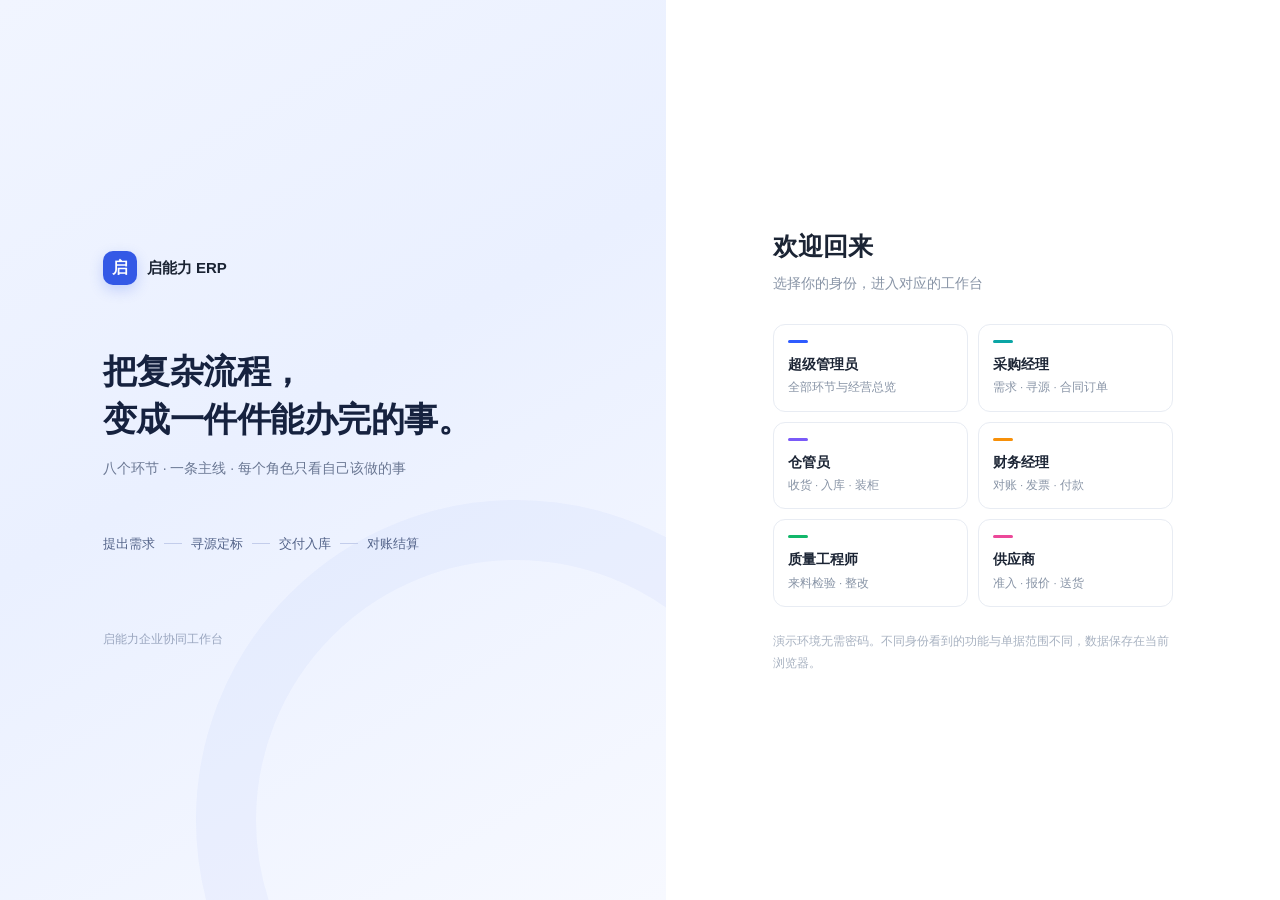
==== commit ee32e563: "重构前端 v5：一个角色一条路 / 全站清除后端术语 / 简洁浅色配色 / 在线表单链接与手机扫码 / 逐层角色屏蔽" ====
--- a/index.template.html
+++ b/index.template.html
@@ -3,44 +3,31 @@
 <head>
 <meta charset="UTF-8">
 <meta name="viewport" content="width=device-width, initial-scale=1.0">
-<meta name="description" content="启能力 ERP 系统 · 全链路协同中枢 —— 可操作的采购寻源履约仓存财务一体化系统">
-<title>启能力 ERP · 全链路协同中枢</title>
+<meta name="description" content="启能力 ERP · 一条主线串起采购、寻源、履约、仓存与财务的企业协同工作台">
+<title>启能力 ERP · 工作台</title>
 <link rel="stylesheet" href="styles.css">
 </head>
 <body>
 
-<!-- 登录层 -->
+<!-- 登录 -->
 <div id="loginView" class="login-view">
   <div class="login-brand">
     <div class="login-brand-inner">
       <div class="login-logo"><span class="logo-mark">启</span><span>启能力 ERP</span></div>
-      <h1>启能力 ERP</h1>
-      <p class="login-slogan">采购 · 寻源 · 履约 · 仓存 · 财务一体化平台</p>
-      <ul class="login-points">
-        <li><b>全链路业务协同</b><span>44 个业务模块，八大业务域一站式打通</span></li>
-        <li><b>供应商门户</b><span>注册准入 · 报价协同 · 对账开票</span></li>
-        <li><b>角色权限隔离</b><span>6 套角色视图，模块与数据双层收敛</span></li>
-        <li><b>经营透明化</b><span>单据自动联动，端到端状态可追溯</span></li>
-      </ul>
-      <div class="login-brand-foot">基于钉钉 AI 多维表格架构 · 可操作演示系统 v2.0</div>
+      <h1>把复杂流程，<br>变成一件件能办完的事。</h1>
+      <p class="login-slogan">八个环节 · 一条主线 · 每个角色只看自己该做的事</p>
+      <div class="login-steps">
+        <span>提出需求</span><i></i><span>寻源定标</span><i></i><span>交付入库</span><i></i><span>对账结算</span>
+      </div>
+      <div class="login-brand-foot">启能力企业协同工作台</div>
     </div>
   </div>
   <div class="login-panel">
     <div class="login-card">
-      <h2>欢迎登录</h2>
-      <p class="login-sub">请使用企业账号登入启能力平台</p>
-      <label class="login-label" for="loginAccount">请输入手机号或邮箱</label>
-      <input id="loginAccount" class="login-input" type="text" placeholder="13800138000" autocomplete="username">
-      <label class="login-label" for="loginPwd">请输入密码</label>
-      <input id="loginPwd" class="login-input" type="password" placeholder="已选 · 演示环境免密" autocomplete="current-password">
-      <div class="login-row">
-        <label class="login-check"><input type="checkbox" id="loginRemember" checked><span>记住登录状态</span></label>
-        <a class="login-link" href="javascript:void(0)" id="forgotPwd">忘记密码？</a>
-      </div>
-      <button class="btn btn-primary btn-login" id="loginBtn">登 录</button>
-      <div class="login-divider">演示角色快速进入</div>
+      <h2>欢迎回来</h2>
+      <p class="login-sub">选择你的身份，进入对应的工作台</p>
       <div class="login-roles" id="loginRoles"></div>
-      <p class="login-note">本机演示：无需真实账号，选择任一角色即可进入对应权限视图。所有数据保存在当前浏览器。</p>
+      <p class="login-note">演示环境无需密码。不同身份看到的功能与单据范围不同，数据保存在当前浏览器。</p>
     </div>
   </div>
 </div>
@@ -50,58 +37,59 @@
   <aside class="sidebar" id="sidebar">
     <div class="sb-brand">
       <div class="sb-logo"><span class="logo-mark">启</span></div>
-      <div class="sb-brand-text"><b id="sbBrand">启能力 ERP</b><span id="sbSlogan">企业采购协同平台</span></div>
+      <div class="sb-brand-text"><b>启能力 ERP</b><span id="sbSlogan">企业协同工作台</span></div>
     </div>
-    <div class="sb-scroll" id="sbNav"></div>
+    <nav class="sb-scroll" id="sbNav"></nav>
     <div class="sb-foot">
-      <div class="sb-mode"><i class="dot dot-green"></i><span>本地演示模式 · 数据存于浏览器</span></div>
-      <button class="sb-logout" id="logoutBtn">退出登录 / 切换角色</button>
+      <div class="sb-user"><span class="avatar" id="sbAvatar">张</span><span class="sb-user-text"><b id="sbRole">超级管理员</b><i id="sbPerson">张账号</i></span></div>
+      <button class="sb-logout" id="logoutBtn" title="退出登录 / 切换身份">退出</button>
     </div>
   </aside>
 
   <div class="main-wrap">
     <header class="topbar">
-      <button class="icon-btn sb-toggle" id="sbToggle" title="收起/展开导航" aria-label="切换导航"></button>
+      <button class="icon-btn sb-toggle" id="sbToggle" title="展开 / 收起导航" aria-label="切换导航"></button>
       <div class="crumb" id="crumb"></div>
       <div class="top-actions">
         <div class="global-search">
           <span class="gs-icon" aria-hidden="true"></span>
-          <input id="globalSearch" type="search" placeholder="搜索单据编号、模块、字段…" autocomplete="off">
+          <input id="globalSearch" type="search" placeholder="搜索我的单据" autocomplete="off">
           <div class="gs-results hidden" id="gsResults"></div>
         </div>
-        <a class="top-link" id="dingtalkBtn" href="https://alidocs.dingtalk.com/i/nodes/0eMKjyp81YYeX2ZAsZE9YXLg8xAZB1Gv" target="_blank" rel="noopener">钉钉 AI 表格</a>
-        <button class="icon-btn bell-btn" id="bellBtn" title="通知中心" aria-label="通知中心">
+        <button class="icon-btn bell-btn" id="bellBtn" title="通知" aria-label="通知">
           <span class="bell-svg" aria-hidden="true"></span><i class="badge hidden" id="bellBadge">0</i>
         </button>
-        <button class="role-chip" id="roleChip" title="切换角色">
-          <span class="avatar" id="topAvatar">张</span>
-          <span class="role-chip-text"><b id="topRole">超级管理员</b><i id="topPerson">张账号</i></span>
-          <span class="caret"></span>
+        <button class="role-chip" id="roleChip" title="切换身份">
+          <span class="avatar" id="topAvatar">张</span><b id="topRole">超级管理员</b><span class="caret"></span>
         </button>
         <div class="role-menu hidden" id="roleMenu"></div>
       </div>
     </header>
-
     <main class="content" id="content"></main>
   </div>
 </div>
 
-<!-- 抽屉：单据表单 / 详情 / 全局面板 -->
+<!-- 抽屉：新建 / 编辑 / 详情 -->
 <div class="drawer-overlay hidden" id="drawerOverlay"></div>
 <section class="drawer hidden" id="drawer" role="dialog" aria-modal="true">
   <div class="drawer-head">
-    <div><h3 id="drawerTitle">标题</h3><p id="drawerSub">副标题</p></div>
+    <button class="drawer-back" id="drawerBack">返回</button>
+    <div class="drawer-title"><h3 id="drawerTitle">标题</h3><p id="drawerSub">副标题</p></div>
     <button class="icon-btn" id="drawerClose" aria-label="关闭"></button>
   </div>
   <div class="drawer-body" id="drawerBody"></div>
   <div class="drawer-foot" id="drawerFoot"></div>
 </section>
 
+<!-- 轻量弹层：二维码 / 确认框 -->
+<div class="modal-layer hidden" id="modalLayer"><div class="modal" id="modal"></div></div>
+
 <div class="toast-wrap" id="toastWrap"></div>
 
 <script src="data.js"></script>
 <script src="config.js"></script>
 <script src="contract.js"></script>
+<script src="qr.js"></script>
 <script src="engine.js"></script>
 <script src="sync.js"></script>
 <script src="app.js"></script>
--- a/styles.css
+++ b/styles.css
@@ -1,925 +1,498 @@
-/* ============================================================
-   启能力 ERP · 全链路协同中枢 —— 浅色企业级 SaaS 控制台
-   更轻、更克制：深蓝只作品牌锚点，内容区纯白 + 细边框
-   纯静态 / 零外部依赖 / 无字体·CDN·图片 / 仅内联 SVG 与 CSS 图形
-   ============================================================ */
-
-:root{
-  --brand:#2E5BFF; --brand-d:#1E40E8; --brand-l:#EAF0FF;
-  --brand-soft:#F4F7FF; --brand-line:#DBE4FF;
-  --navy:#101A3A; --navy-2:#16234D;
-  --bg:#F7F8FC; --surface:#FFFFFF; --surface-2:#FAFBFE;
-  --line:#E7EBF2; --line-2:#EFF2F8;
-  --ink:#1B233A; --ink-2:#495471; --muted:#8A94AA; --muted-2:#AEB6C8;
-  --ok:#12B76A; --ok-bg:#E8F8F0; --ok-ink:#087443;
-  --warn:#F79009; --warn-bg:#FFF5E6; --warn-ink:#9A5B00;
-  --danger:#F04438; --danger-bg:#FEF0EF; --danger-ink:#C43227;
-  --info:#0BA5A5; --info-bg:#E6F7F7; --info-ink:#077F7F;
-  --purple:#7A5AF8; --purple-bg:#F1EDFF; --purple-ink:#5B3FD1;
-  --radius:10px; --radius-s:8px;
-  --shadow:0 1px 2px rgba(16,26,58,.04);
-  --shadow-lg:0 12px 40px rgba(16,26,58,.14);
-  --font:-apple-system,BlinkMacSystemFont,"Segoe UI","PingFang SC","Microsoft YaHei","Hiragino Sans GB",sans-serif;
-}
-
-*{box-sizing:border-box}
-html,body{height:100%}
-body{margin:0;font-family:var(--font);background:var(--bg);color:var(--ink);
-  font-size:13px;line-height:1.55;-webkit-font-smoothing:antialiased}
-a{color:var(--brand);text-decoration:none}
-button,input,select,textarea{font-family:inherit;font-size:inherit;color:inherit}
-button{cursor:pointer}
-.hidden{display:none !important}
-::-webkit-scrollbar{width:6px;height:6px}
-::-webkit-scrollbar-thumb{background:#D5DBE8;border-radius:6px}
-::-webkit-scrollbar-track{background:transparent}
-.content,.sb-scroll,.drawer-body,.gs-results,.role-menu{scrollbar-width:thin;scrollbar-color:#D5DBE8 transparent}
-
-/* ---------------- 通用工具 ---------------- */
-.muted{color:var(--muted)}
-.small{font-size:12px}
-.strong{font-weight:700}
-.nowrap{white-space:nowrap}
-.right{text-align:right}
-.center{text-align:center}
-.mono{font-family:ui-monospace,SFMono-Regular,Consolas,monospace;font-size:12px;letter-spacing:.2px}
-.dot{width:7px;height:7px;border-radius:50%;display:inline-block;background:var(--muted-2);flex:none}
-.dot-green{background:#22C55E;box-shadow:0 0 0 3px rgba(34,197,94,.14)}
-.tag{display:inline-block;padding:1px 7px;border:1px solid var(--line);border-radius:5px;
-  font-size:11px;color:var(--muted);background:var(--surface-2);white-space:nowrap;line-height:1.6}
-
-/* ---------------- 按钮 ---------------- */
-.btn{display:inline-flex;align-items:center;justify-content:center;gap:7px;
-  border:1px solid var(--line);background:var(--surface);color:var(--ink-2);
-  padding:8px 14px;border-radius:var(--radius-s);font-weight:600;font-size:13px;
-  white-space:nowrap;transition:background .15s,border-color .15s,color .15s,transform .12s,box-shadow .15s}
-.btn:hover{border-color:#C7D0E6;background:var(--surface-2)}
-.btn:focus-visible{outline:none;box-shadow:0 0 0 3px rgba(46,91,255,.18)}
-.btn:active{transform:scale(.98)}
-.btn-primary{background:var(--brand);border-color:var(--brand);color:#fff}
-.btn-primary:hover{background:var(--brand-d);border-color:var(--brand-d)}
-.btn-soft{background:var(--brand-l);border-color:transparent;color:var(--brand-d)}
-.btn-soft:hover{background:#DDE7FF;color:var(--brand-d)}
-.btn-ghost{background:transparent;border-color:transparent;color:var(--ink-2)}
-.btn-ghost:hover{background:var(--brand-l);color:var(--brand-d)}
-.btn-danger{background:#fff;border-color:#F3CDC9;color:var(--danger)}
-.btn-danger:hover{background:var(--danger-bg);border-color:#EBA9A3}
-.btn-sm{padding:5px 10px;font-size:12px;border-radius:6px}
-.btn[disabled]{opacity:.45;cursor:not-allowed;transform:none}
-.icon-btn{width:34px;height:34px;display:inline-flex;align-items:center;justify-content:center;
-  border:none;background:transparent;border-radius:8px;color:var(--ink-2);position:relative;
-  padding:0;transition:background .15s,color .15s}
-.icon-btn:hover{background:var(--brand-l);color:var(--brand-d)}
-.icon-btn:focus-visible{outline:none;box-shadow:0 0 0 3px rgba(46,91,255,.18)}
-
-/* 状态 pill —— 低饱和语义色，文字深色可读 */
-.pill{display:inline-flex;align-items:center;gap:5px;padding:2px 9px;border-radius:20px;
-  font-size:12px;font-weight:600;white-space:nowrap;line-height:1.7;border:1px solid transparent}
-.pill::before{content:"";width:5px;height:5px;border-radius:50%;background:currentColor;opacity:.85}
-.pill-plain::before{display:none}
-.pill-draft{background:#EEF1F7;color:#5B6784;border-color:#E2E7F0}
-.pill-running{background:var(--warn-bg);color:var(--warn-ink);border-color:#F6E2BE}
-.pill-done{background:var(--ok-bg);color:var(--ok-ink);border-color:#C6EBD7}
-.pill-reject{background:var(--danger-bg);color:var(--danger-ink);border-color:#F6D2CE}
-.pill-info{background:var(--info-bg);color:var(--info-ink);border-color:#C8E9E9}
-.pill-brand{background:var(--brand-l);color:var(--brand-d);border-color:var(--brand-line)}
-.pill-purple{background:var(--purple-bg);color:var(--purple-ink);border-color:#E0D6FF}
-
-/* ---------------- 登录 ---------------- */
-.login-view{display:flex;height:100vh;min-height:620px;background:#fff}
-.login-brand{width:42%;min-width:360px;background:linear-gradient(155deg,#101A3A,#16265A);
-  color:#fff;position:relative;overflow:hidden;flex:none}
-.login-brand-inner{position:relative;z-index:2;padding:48px 9% 36px 11%;height:100%;
-  display:flex;flex-direction:column}
-.login-logo{display:flex;align-items:center;gap:10px;font-weight:700;font-size:15px;letter-spacing:.5px;color:#EAF0FF}
-.logo-mark{width:30px;height:30px;border-radius:8px;background:var(--brand);
-  display:inline-flex;align-items:center;justify-content:center;color:#fff;
-  font-weight:800;font-size:15px;flex:none}
-.login-brand h1{font-size:34px;line-height:1.22;margin:14% 0 10px;font-weight:800;letter-spacing:1px;color:#fff}
-.login-slogan{color:#A9BCEC;font-size:14px;margin:0 0 38px;letter-spacing:.5px}
-.login-points{list-style:none;padding:0;margin:0;display:grid;gap:18px}
-.login-points li{display:flex;flex-direction:column;gap:3px;padding-left:16px;position:relative}
-.login-points li::before{content:"";position:absolute;left:0;top:8px;width:6px;height:6px;
-  border-radius:50%;background:#5B81FF}
-.login-points b{font-size:13.5px;font-weight:650;color:#F2F5FF}
-.login-points span{font-size:12px;color:#94A8D8}
-.login-brand-foot{margin-top:auto;font-size:11.5px;color:#7E90BE;
-  border-top:1px solid rgba(255,255,255,.12);padding-top:16px}
-.login-panel{flex:1;display:flex;align-items:center;justify-content:center;background:var(--bg);padding:36px}
-.login-card{width:min(410px,100%);background:#fff;border:1px solid var(--line);
-  border-radius:14px;padding:30px 32px 26px;box-shadow:var(--shadow-lg)}
-.login-card h2{font-size:21px;margin:0 0 5px;font-weight:750;color:var(--ink)}
-.login-sub{color:var(--muted);font-size:12.5px;margin:0 0 22px}
-.login-label{display:block;font-size:12px;color:var(--ink-2);font-weight:600;margin:0 0 7px}
-.login-input{width:100%;height:40px;border:1px solid var(--line);background:var(--surface-2);
-  border-radius:8px;padding:0 13px;outline:none;margin-bottom:15px;transition:.15s;font-size:13px}
-.login-input:focus{border-color:var(--brand);box-shadow:0 0 0 3px rgba(46,91,255,.1);background:#fff}
-.login-row{display:flex;justify-content:space-between;align-items:center;margin:2px 0 18px;font-size:12.5px}
-.login-check{display:flex;align-items:center;gap:7px;color:var(--ink-2);cursor:pointer}
-.login-check input{accent-color:var(--brand)}
-.login-link{color:var(--brand);font-weight:600}
-.btn-login{width:100%;height:42px;font-size:14px;letter-spacing:3px}
-.login-divider{display:flex;align-items:center;gap:12px;color:var(--muted);font-size:11.5px;margin:20px 0 14px}
-.login-divider::before,.login-divider::after{content:"";flex:1;height:1px;background:var(--line)}
-.login-roles{display:grid;grid-template-columns:repeat(3,1fr);gap:8px}
-.role-quick{border:1px solid var(--line);background:#fff;border-radius:8px;padding:10px 4px;
-  font-size:12px;font-weight:600;color:var(--ink-2);transition:.15s;
-  display:flex;flex-direction:column;align-items:center;gap:5px;line-height:1.3}
-.role-quick:hover{border-color:var(--brand);background:var(--brand-soft);color:var(--brand-d);transform:translateY(-2px)}
-.role-quick:focus-visible{outline:none;box-shadow:0 0 0 3px rgba(46,91,255,.18)}
-.role-quick:active{transform:scale(.98)}
-.role-quick i{width:8px;height:8px;border-radius:50%;display:block}
-.role-quick small{font-size:10.5px;color:var(--muted);font-weight:500}
-.login-note{font-size:11px;color:var(--muted);line-height:1.6;margin:16px 0 0;text-align:center}
-
-/* ---------------- 主框架 · 侧栏 ---------------- */
-.app-view{display:flex;height:100vh;overflow:hidden}
-.sidebar{width:228px;flex:none;background:var(--navy);color:#fff;
-  display:flex;flex-direction:column;transition:width .2s;z-index:30}
-.sidebar.collapsed{width:62px}
-.sb-brand{height:62px;flex:none;display:flex;align-items:center;gap:11px;padding:0 16px;
-  border-bottom:1px solid rgba(255,255,255,.08)}
-.sb-logo{flex:none}
-.sb-brand-text{display:flex;flex-direction:column;min-width:0;line-height:1.35}
-.sb-brand-text b{font-size:14px;white-space:nowrap;overflow:hidden;text-overflow:ellipsis;color:#fff}
-.sb-brand-text span{font-size:10.5px;color:#8FA3D6;white-space:nowrap;overflow:hidden;text-overflow:ellipsis}
-/* 折叠态：只留图标 */
-.sidebar.collapsed .sb-brand{justify-content:center;padding:0}
-.sidebar.collapsed .sb-brand-text,
-.sidebar.collapsed .sb-group-label,
-.sidebar.collapsed .sb-label,
-.sidebar.collapsed .sb-count,
-.sidebar.collapsed .sb-mode,
-.sidebar.collapsed .sb-logout{display:none}
-.sidebar.collapsed .sb-item{justify-content:center;padding:9px 0}
-.sidebar.collapsed .sb-scroll{padding:12px 8px 20px}
-.sidebar.collapsed .sb-foot{padding:12px 0}
-.sb-scroll{flex:1;overflow-y:auto;padding:12px 10px 20px}
-.sb-group-label{font-size:10px;letter-spacing:1.3px;color:#6F82B4;padding:14px 12px 7px;font-weight:600}
-.sb-item{display:flex;align-items:center;gap:11px;width:100%;padding:9px 12px;margin:3px 0;
-  border:none;background:transparent;color:#B9C6E8;border-radius:8px;font-size:13px;
-  text-align:left;transition:background .15s,color .15s;position:relative}
-.sb-item:hover{background:rgba(255,255,255,.07);color:#fff}
-.sb-item.active{background:rgba(255,255,255,.07);color:#fff;font-weight:650}
-.sb-item.active::before{content:"";position:absolute;left:0;top:8px;bottom:8px;width:3px;
-  border-radius:0 3px 3px 0;background:var(--brand)}
-.sb-ico{width:20px;height:20px;flex:none;display:inline-flex;align-items:center;justify-content:center;opacity:.92}
-.sb-ico svg{width:18px;height:18px}
-/* 关键：只有 .sb-label 占满剩余空间，图标与计数徽标固定宽度 */
-.sb-label{flex:1;min-width:0;white-space:nowrap;overflow:hidden;text-overflow:ellipsis}
-.sb-count{flex:none;font-size:11px;background:rgba(255,255,255,.13);padding:0 6px;
-  border-radius:9px;color:#D9E2FA;line-height:18px}
-.sb-item.active .sb-count{background:rgba(46,91,255,.35);color:#fff}
-.sb-foot{flex:none;padding:14px 16px 16px;border-top:1px solid rgba(255,255,255,.08)}
-.sb-mode{display:flex;align-items:center;gap:8px;font-size:11px;color:#8FA3D6;margin-bottom:10px;white-space:nowrap}
-.sb-logout{width:100%;border:1px solid rgba(255,255,255,.16);background:rgba(255,255,255,.05);
-  color:#C2CEEA;border-radius:7px;padding:7px;font-size:12px;transition:.15s}
-.sb-logout:hover{background:rgba(255,255,255,.12);color:#fff}
-
-/* ---------------- 顶栏 ---------------- */
-.main-wrap{flex:1;min-width:0;display:flex;flex-direction:column}
-.topbar{height:60px;flex:none;background:#fff;border-bottom:1px solid var(--line);
-  display:flex;align-items:center;gap:14px;padding:0 22px;z-index:20}
-.sb-toggle::before{content:"";width:16px;height:12px;background:
-  linear-gradient(var(--ink-2),var(--ink-2)) 0 0/100% 2px no-repeat,
-  linear-gradient(var(--ink-2),var(--ink-2)) 0 5px/100% 2px no-repeat,
-  linear-gradient(var(--ink-2),var(--ink-2)) 0 10px/100% 2px no-repeat;opacity:.8}
-.crumb{flex:1;min-width:0;display:flex;align-items:center;gap:8px;font-size:13px;color:var(--muted);
-  white-space:nowrap;overflow:hidden}
-.crumb b{color:var(--ink);font-weight:650}
-.crumb .sep{color:var(--muted-2)}
-.top-actions{display:flex;align-items:center;gap:10px;position:relative}
-.global-search{position:relative;width:220px}
-.global-search input{width:100%;height:34px;border:1px solid var(--line);border-radius:8px;
-  background:var(--surface-2);padding:0 12px 0 33px;outline:none;font-size:12.5px;transition:.16s}
-.global-search input:focus{background:#fff;border-color:var(--brand);box-shadow:0 0 0 3px rgba(46,91,255,.09);width:250px}
-.gs-icon{position:absolute;left:11px;top:9px;width:16px;height:16px;pointer-events:none;background:
-  radial-gradient(circle at 42% 42%,transparent 5px,var(--muted) 5px,var(--muted) 6.4px,transparent 6.6px)}
-.gs-icon::after{content:"";position:absolute;width:7px;height:2px;background:var(--muted);
-  transform:rotate(45deg);right:0;bottom:1px;border-radius:2px}
-.gs-results{position:absolute;top:42px;right:0;width:340px;max-height:380px;overflow:auto;
-  background:#fff;border:1px solid var(--line);border-radius:10px;box-shadow:var(--shadow-lg);z-index:60;padding:6px}
-.gs-item{display:flex;align-items:center;gap:10px;padding:8px 10px;border-radius:7px;cursor:pointer}
-.gs-item:hover{background:var(--brand-soft)}
-.gs-item .gs-main{flex:1;min-width:0}
-.gs-item b{display:block;font-size:12.5px;color:var(--ink);font-weight:600;white-space:nowrap;overflow:hidden;text-overflow:ellipsis}
-.gs-item small{font-size:11px;color:var(--muted)}
-.top-link{border:1px solid var(--line);padding:7px 12px;border-radius:8px;font-size:12.5px;
-  color:var(--ink-2);font-weight:600;white-space:nowrap;transition:.15s}
-.top-link:hover{border-color:var(--brand);color:var(--brand-d);background:var(--brand-soft)}
-.bell-btn{position:relative}
-.bell-svg{width:18px;height:18px;display:block;background:var(--ink-2);
-  clip-path:polygon(42% 6%,58% 6%,62% 14%,80% 30%,88% 42%,88% 72%,80% 78%,20% 78%,12% 72%,12% 42%,20% 30%,38% 14%);opacity:.7}
-.badge{position:absolute;top:2px;right:1px;background:var(--danger);color:#fff;font-size:10px;
-  font-style:normal;font-weight:700;min-width:16px;height:16px;border-radius:9px;
-  display:flex;align-items:center;justify-content:center;padding:0 4px;border:2px solid #fff}
-.role-chip{display:flex;align-items:center;gap:9px;border:1px solid var(--line);background:#fff;
-  border-radius:24px;padding:4px 10px 4px 4px;transition:border-color .15s,box-shadow .15s}
-.role-chip:hover{border-color:var(--brand);box-shadow:0 2px 10px rgba(46,91,255,.1)}
-.avatar{width:28px;height:28px;border-radius:50%;display:flex;align-items:center;justify-content:center;
-  color:#fff;font-size:12px;font-weight:700;flex:none}
-.role-chip-text{display:flex;flex-direction:column;line-height:1.25;text-align:left}
-.role-chip-text b{font-size:12px;color:var(--ink);font-weight:650}
-.role-chip-text i{font-size:10.5px;color:var(--muted);font-style:normal}
-.caret{width:0;height:0;border-left:4px solid transparent;border-right:4px solid transparent;
-  border-top:5px solid var(--muted);margin-left:2px}
-.role-menu{position:absolute;top:50px;right:0;width:268px;background:#fff;border:1px solid var(--line);
-  border-radius:12px;box-shadow:var(--shadow-lg);padding:6px;z-index:60;max-height:70vh;overflow:auto}
-.role-menu-head{font-size:11px;color:var(--muted);padding:8px 10px 6px;letter-spacing:.5px}
-.role-menu-item{display:flex;align-items:center;gap:10px;padding:8px 10px;border-radius:8px;
-  cursor:pointer;width:100%;border:none;background:none;text-align:left}
-.role-menu-item:hover{background:var(--brand-soft)}
-.role-menu-item.active{background:var(--brand-l)}
-.role-menu-item .rm-info{flex:1;min-width:0}
-.role-menu-item b{display:block;font-size:12.5px;color:var(--ink)}
-.role-menu-item small{font-size:11px;color:var(--muted)}
-.content{flex:1;overflow-y:auto;padding:22px 24px 48px;scroll-behavior:smooth;background:var(--bg)}
-/* 页面内容淡入 */
-.content > *{animation:pageIn .2s ease-out both}
-
-/* ---------------- 页面通用 ---------------- */
-.page-head{display:flex;align-items:flex-start;justify-content:space-between;gap:16px;margin-bottom:18px;flex-wrap:wrap}
-.page-head h2{font-size:20px;margin:0 0 4px;font-weight:750;letter-spacing:.2px;color:var(--ink)}
-.page-head p{margin:0;color:var(--muted);font-size:12.5px}
-.page-head .head-actions{display:flex;gap:8px;flex-wrap:wrap}
-.card{background:var(--surface);border:1px solid var(--line);border-radius:var(--radius);
-  box-shadow:var(--shadow);transition:box-shadow .16s,border-color .16s}
-.card:hover{box-shadow:0 2px 10px rgba(16,26,58,.06)}
-.card-pad{padding:18px 20px}
-.card-title{display:flex;align-items:center;justify-content:space-between;gap:10px;margin:0 0 15px}
-.card-title h3{font-size:14px;font-weight:700;margin:0;color:var(--ink)}
-.card-title .sub{font-size:12px;color:var(--muted);font-weight:400}
-.section-gap{margin-top:20px}
-.grid{display:grid;gap:16px}
-.grid-2{grid-template-columns:repeat(2,minmax(0,1fr))}
-.grid-3{grid-template-columns:repeat(3,minmax(0,1fr))}
-.grid-4{grid-template-columns:repeat(4,minmax(0,1fr))}
-
-/* 权限/范围提示条 —— 浅色底 + 细边框 + 深色文字 */
-.scope-bar{display:flex;align-items:center;gap:10px;background:var(--brand-soft);
-  border:1px solid var(--brand-line);border-radius:var(--radius);padding:10px 14px;
-  font-size:12.5px;margin-bottom:18px;color:var(--ink-2);flex-wrap:wrap}
-.scope-bar b{font-weight:650;color:var(--ink)}
-.scope-bar .scope-spacer{flex:1}
-.scope-bar .scope-pill{background:#fff;border:1px solid var(--brand-line);color:var(--brand-d);
-  padding:2px 9px;border-radius:20px;font-size:11px;font-weight:600;white-space:nowrap}
-
-/* 新增：权限相关浅色组件 */
-.deny-box{background:#FFF8F7;border:1px solid #F3D6D2;border-left:3px solid var(--danger);
-  border-radius:var(--radius);padding:16px 18px;color:var(--ink);font-size:13px;line-height:1.6}
-.deny-box b{color:var(--danger-ink)}
-.perm-summary{display:flex;align-items:stretch;gap:0;flex-wrap:wrap;background:var(--brand-soft);
-  border:1px solid var(--brand-line);border-radius:var(--radius);padding:14px 18px;
-  color:var(--ink-2);font-size:12.5px;margin-bottom:16px}
-.perm-summary>div{display:flex;flex-direction:column;justify-content:center;gap:3px;
-  min-width:104px;padding:2px 18px;border-right:1px solid var(--brand-line)}
-.perm-summary>div:first-child{min-width:168px;padding-left:0}
-.perm-summary>div:last-child{border-right:none;padding-right:0}
-.perm-summary b{color:var(--ink);font-weight:650;font-size:16px;line-height:1.25;white-space:nowrap}
-.perm-summary>div:first-child b{font-size:14px}
-.perm-summary span{color:var(--muted);font-size:11.5px;white-space:nowrap}
-@media(max-width:900px){
-  .perm-summary>div{min-width:88px;padding:2px 10px}
-  .perm-summary>div:first-child{min-width:130px}
-}
-.perm-row{display:flex;align-items:center;gap:12px;flex-wrap:wrap;padding:10px 2px;
-  border-bottom:1px solid var(--line-2);font-size:12.5px;color:var(--ink-2)}
-.perm-row:last-child{border-bottom:none}
-.cap-chip{display:inline-flex;align-items:center;gap:5px;padding:3px 9px;border-radius:6px;
-  font-size:11.5px;font-weight:600;border:1px solid var(--line);background:var(--surface-2);color:var(--ink-2)}
-.cap-chip.on{background:var(--ok-bg);border-color:#BFE9D2;color:var(--ok-ink)}
-.cap-chip.off{background:var(--surface-2);border-color:var(--line);color:var(--muted)}
-.role-switch-banner{display:flex;align-items:center;gap:10px;flex-wrap:wrap;background:var(--brand-soft);
-  border:1px solid var(--brand-line);border-radius:var(--radius);padding:11px 14px;
-  font-size:12.5px;color:var(--ink-2);margin-bottom:16px}
-.role-switch-banner b{color:var(--ink);font-weight:650}
-.mode-note{font-size:11.5px;color:var(--muted);line-height:1.6;font-weight:400}
-.perm-legend{display:flex;flex-wrap:wrap;gap:14px;font-size:11.5px;color:var(--ink-2);margin:10px 0}
-.perm-legend i{width:10px;height:10px;border-radius:3px;display:inline-block;margin-right:5px;border:1px solid var(--line)}
-.scope-card{background:var(--surface);border:1px solid var(--line);border-radius:var(--radius);
-  padding:16px 18px;color:var(--ink)}
-.scope-card h4{margin:0 0 8px;font-size:14px;font-weight:650}
-.scope-card p{margin:0;font-size:12.5px;color:var(--ink-2);line-height:1.6}
-
-/* 工作台链路条 —— 浅色信息条，深色文字 */
-.flow-hero{background:var(--brand-soft);border:1px solid var(--brand-line);
-  border-radius:var(--radius);padding:16px 20px;margin-bottom:18px}
-.flow-hero h3{font-size:15px;margin:0 0 5px;font-weight:650;color:var(--ink)}
-.flow-hero p{font-size:12px;color:var(--ink-2);margin:0 0 14px;line-height:1.6}
-.steps{display:flex;gap:12px;flex-wrap:wrap}
-.step{flex:1;min-width:96px;position:relative;background:#fff;border:1px solid var(--brand-line);
-  border-radius:8px;padding:9px 10px;font-size:11.5px;color:var(--ink);cursor:pointer;
-  transition:.15s;text-align:left;line-height:1.4}
-.step:not(:last-child)::after{content:"";position:absolute;right:-12px;top:50%;width:12px;height:1px;background:var(--brand-line)}
-.step:hover{border-color:var(--brand);transform:translateY(-2px);box-shadow:0 4px 12px rgba(46,91,255,.1)}
-.step:active{transform:scale(.98)}
-.step b{display:block;font-size:10px;color:var(--muted);font-weight:600;margin-bottom:2px}
-.step.active{background:var(--brand-l);border-color:var(--brand);color:var(--brand-d)}
-.step.active b{color:var(--brand-d)}
-
-/* KPI —— 大数字 + 轻标签 + 顶部细色条 */
-.kpi{background:#fff;border:1px solid var(--line);border-radius:var(--radius);padding:16px 18px;
-  position:relative;overflow:hidden;transition:transform .16s,box-shadow .16s,border-color .16s}
-.kpi:hover{transform:translateY(-2px);box-shadow:0 8px 22px rgba(16,26,58,.07);border-color:#D8E0EF}
-.kpi::before{content:"";position:absolute;left:0;top:0;right:0;height:3px;background:var(--brand)}
-.kpi.ok::before{background:var(--ok)} .kpi.warn::before{background:var(--warn)}
-.kpi.danger::before{background:var(--danger)} .kpi.purple::before{background:var(--purple)}
-.kpi-label{font-size:12px;color:var(--muted);display:flex;align-items:center;gap:6px}
-.kpi-value{font-size:26px;font-weight:750;letter-spacing:-.5px;margin:6px 0 3px;line-height:1.2;color:var(--ink)}
-.kpi-foot{font-size:11.5px;color:var(--muted)}
-.kpi-foot .up{color:var(--ok);font-weight:600} .kpi-foot .down{color:var(--danger);font-weight:600}
-
-/* ---------------- 表格 ---------------- */
-.table-wrap{overflow-x:auto;border:1px solid var(--line);border-radius:var(--radius);background:#fff}
-table.data-table{width:100%;border-collapse:collapse;font-size:12.8px;min-width:720px}
-.data-table th{background:var(--surface-2);color:var(--ink-2);font-weight:650;text-align:left;
-  padding:11px 14px;border-bottom:1px solid var(--line);white-space:nowrap;position:sticky;top:0;z-index:2;height:42px}
-.data-table td{padding:11px 14px;border-bottom:1px solid var(--line-2);vertical-align:middle;
-  color:var(--ink-2);height:44px}
-.data-table tbody tr{transition:background .12s}
-.data-table tbody tr:hover{background:var(--brand-soft);cursor:pointer}
-.data-table tbody tr:last-child td{border-bottom:none}
-.data-table td .cell-main{color:var(--ink);font-weight:600;display:block;max-width:280px;
-  white-space:nowrap;overflow:hidden;text-overflow:ellipsis}
-.data-table td .cell-sub{color:var(--muted);font-size:11px;display:block}
-.row-actions{display:flex;gap:2px;justify-content:flex-end}
-.link-btn{border:none;background:none;color:var(--brand-d);font-size:12px;font-weight:500;
-  padding:3px 6px;border-radius:5px;transition:background .15s,color .15s}
-.link-btn:hover{background:var(--brand-l);color:var(--brand-d)}
-.link-btn:focus-visible{outline:none;box-shadow:0 0 0 3px rgba(46,91,255,.18)}
-.link-btn.danger{color:var(--danger)} .link-btn.danger:hover{background:var(--danger-bg)}
-.link-btn.gray{color:var(--muted)} .link-btn.gray:hover{background:#EEF1F7;color:var(--ink-2)}
-.mini-bar{height:5px;border-radius:4px;background:#EDF0F7;overflow:hidden;width:80px;display:inline-block;vertical-align:middle}
-.mini-bar i{display:block;height:100%;background:var(--brand);border-radius:4px}
-
-/* ---------------- 工具条 / 筛选 / Tab ---------------- */
-.toolbar{display:flex;align-items:center;gap:9px;flex-wrap:wrap;margin-bottom:14px}
-.toolbar .search-box{position:relative;flex:1;min-width:180px;max-width:300px}
-.toolbar .search-box input{width:100%;height:36px;border:1px solid var(--line);border-radius:8px;
-  padding:0 11px;outline:none;background:#fff;font-size:12.5px;transition:.15s}
-.toolbar .search-box input:focus{border-color:var(--brand);box-shadow:0 0 0 3px rgba(46,91,255,.09)}
-.filter-select{height:36px;border:1px solid var(--line);border-radius:8px;background:#fff;
-  padding:0 9px;font-size:12.5px;outline:none;color:var(--ink-2)}
-.filter-select:focus{border-color:var(--brand)}
-.chip-filters{display:flex;gap:6px;flex-wrap:wrap}
-.chip{border:1px solid var(--line);background:#fff;border-radius:20px;padding:5px 12px;
-  font-size:12px;color:var(--ink-2);transition:.15s}
-.chip:hover{border-color:var(--brand);color:var(--brand-d)}
-.chip.active{background:var(--brand);border-color:var(--brand);color:#fff;font-weight:600}
-.pager{display:flex;align-items:center;justify-content:space-between;gap:12px;margin-top:14px;font-size:12px;color:var(--muted)}
-.pager .pg-btns{display:flex;gap:5px}
-.tabs-primary{display:flex;gap:4px;border-bottom:1px solid var(--line);margin-bottom:16px;overflow-x:auto}
-.tabs-primary button{border:none;background:none;padding:10px 16px;font-size:13.5px;color:var(--ink-2);
-  font-weight:600;border-bottom:2px solid transparent;white-space:nowrap;transition:.15s}
-.tabs-primary button:hover{color:var(--brand)}
-.tabs-primary button.active{color:var(--brand-d);border-bottom-color:var(--brand)}
-.tabs-secondary{display:flex;gap:7px;flex-wrap:wrap;margin-bottom:16px}
-.tabs-secondary button{border:1px solid var(--line);background:#fff;border-radius:20px;
-  padding:6px 14px;font-size:12.5px;color:var(--ink-2);transition:.15s}
-.tabs-secondary button:hover{border-color:var(--brand);color:var(--brand-d)}
-.tabs-secondary button.active{background:var(--brand);border-color:var(--brand);color:#fff;font-weight:600}
-.tab-count,.tabs-secondary .tab-count{opacity:.7;font-size:11px;margin-left:4px}
-
-/* ---------------- 模块卡片 ---------------- */
-.module-card{background:#fff;border:1px solid var(--line);border-radius:var(--radius);padding:16px 17px;
-  cursor:pointer;transition:transform .16s,box-shadow .16s,border-color .16s;position:relative;overflow:hidden}
-.module-card:hover{border-color:var(--brand);transform:translateY(-2px);box-shadow:0 8px 22px rgba(46,91,255,.1)}
-.module-card .mc-top{display:flex;align-items:center;gap:10px;margin-bottom:10px}
-.module-icon{width:34px;height:34px;border-radius:9px;background:var(--brand-l);color:var(--brand-d);
-  display:flex;align-items:center;justify-content:center;font-size:13px;font-weight:750;flex:none}
-.module-card h4{margin:0;font-size:14px;font-weight:700;flex:1;color:var(--ink)}
-.module-card .mc-desc{font-size:11.5px;color:var(--muted);line-height:1.55;min-height:34px}
-.mc-meta{display:flex;gap:6px;flex-wrap:wrap;margin-top:11px;padding-top:11px;border-top:1px solid var(--line-2)}
-.mc-count{margin-left:auto;font-size:11px;color:var(--muted)}
-
-/* ---------------- 抽屉 ---------------- */
-.drawer-overlay{position:fixed;inset:0;background:rgba(13,21,45,.4);z-index:80;animation:fadeIn .16s}
-.drawer{position:fixed;right:0;top:0;bottom:0;width:min(520px,94vw);background:#fff;z-index:90;
-  display:flex;flex-direction:column;box-shadow:-12px 0 40px rgba(13,21,45,.16);animation:slideIn .2s ease-out}
-.drawer.wide{width:min(880px,96vw)}
-@keyframes fadeIn{from{opacity:0}to{opacity:1}}
-@keyframes slideIn{from{transform:translateX(24px);opacity:.6}to{transform:translateX(0);opacity:1}}
-.drawer-head{flex:none;display:flex;align-items:center;justify-content:space-between;gap:14px;
-  padding:15px 22px;border-bottom:1px solid var(--line);background:#fff}
-.drawer-head h3{font-size:16px;margin:0;font-weight:720;color:var(--ink)}
-.drawer-head p{font-size:12px;color:var(--muted);margin:3px 0 0}
-.drawer-body{flex:1;overflow-y:auto;padding:20px 22px 28px}
-.drawer-foot{flex:none;display:flex;align-items:center;justify-content:space-between;gap:10px;
-  padding:12px 22px;border-top:1px solid var(--line);background:var(--surface-2);flex-wrap:wrap}
-.drawer-foot .foot-left{font-size:12px;color:var(--muted)}
-.drawer-foot .foot-right{display:flex;gap:8px;flex-wrap:wrap}
-
-/* ---------------- 表单 ---------------- */
-.form-layout{display:grid;grid-template-columns:minmax(0,1fr) 236px;gap:22px}
-@media(max-width:900px){.form-layout{grid-template-columns:1fr}.form-guide{order:2}}
-.form-main{min-width:0}
-.form-section{margin-bottom:22px}
-.form-section h4{font-size:13.5px;margin:0 0 12px;padding-bottom:8px;border-bottom:1px solid var(--line);
-  display:flex;align-items:center;gap:8px;font-weight:650;color:var(--ink)}
-.form-section h4 span{font-size:11px;color:var(--muted);font-weight:400}
-.form-grid{display:grid;grid-template-columns:repeat(2,minmax(0,1fr));gap:14px}
-.field{display:flex;flex-direction:column;gap:5px;min-width:0}
-.field.full{grid-column:1 / -1}
-.field label{font-size:12px;color:var(--ink-2);font-weight:600;display:flex;align-items:center;gap:6px;flex-wrap:wrap}
-.field label .req{color:var(--danger)}
-.ctrl{width:100%;min-height:38px;border:1px solid var(--line);border-radius:8px;background:#fff;
-  padding:8px 11px;outline:none;font-size:13px;color:var(--ink);
-  transition:border-color .15s,box-shadow .15s,background .15s}
-.field input.ctrl,.field select.ctrl{height:38px;padding:0 11px}
-textarea.ctrl{min-height:74px;resize:vertical;line-height:1.6}
-.field textarea.ctrl{min-height:76px}
-.ctrl:focus{border-color:var(--brand);box-shadow:0 0 0 3px rgba(46,91,255,.12);background:#fff}
-.field .hint{font-size:11px;color:var(--muted);line-height:1.45}
-.field .err{font-size:11px;color:var(--danger);line-height:1.4}
-.field.invalid .ctrl{border-color:var(--danger);background:#FFFAFA}
-.field.invalid .ctrl:focus{box-shadow:0 0 0 3px rgba(240,68,56,.12);border-color:var(--danger)}
-.input-affix{position:relative}
-.input-affix .prefix{position:absolute;left:11px;top:50%;transform:translateY(-50%);color:var(--muted);font-size:13px}
-.field .input-affix .ctrl{padding-left:26px}
-.multi-opts{display:flex;gap:6px;flex-wrap:wrap;min-height:38px;align-items:center}
-.multi-opt{border:1px solid var(--line);background:#fff;border-radius:6px;padding:5px 10px;
-  font-size:12px;color:var(--ink-2);transition:.15s}
-.multi-opt:hover{border-color:var(--brand)}
-.multi-opt.on{background:var(--brand-l);border-color:var(--brand);color:var(--brand-d);font-weight:600}
-.stars{display:flex;gap:3px;min-height:30px;align-items:center}
-.star{width:24px;height:24px;border:none;background:none;font-size:19px;color:#D7DDEB;
-  line-height:1;padding:0;transition:transform .12s}
-.star:hover{transform:scale(1.15)}
-.star.on{color:#F5A623}
-.range-row{display:flex;align-items:center;gap:10px;min-height:38px}
-.range-row input[type=range]{flex:1;accent-color:var(--brand)}
-.range-row b,.range-val{font-size:12px;color:var(--brand-d);min-width:36px;text-align:right;font-weight:650}
-.switch{display:inline-flex;align-items:center;gap:8px;cursor:pointer;font-size:12.5px;color:var(--ink-2);min-height:38px}
-.switch input{accent-color:var(--brand);width:16px;height:16px}
-.upload-zone{border:1.5px dashed #C9D3E8;border-radius:8px;padding:14px;text-align:center;
-  background:var(--surface-2);cursor:pointer;transition:.15s;font-size:12px;color:var(--muted)}
-.upload-zone:hover{border-color:var(--brand);background:var(--brand-soft);color:var(--brand-d)}
-.att-list{display:flex;flex-direction:column;gap:6px;margin-top:8px}
-.att-item{display:flex;align-items:center;gap:8px;background:#fff;border:1px solid var(--line);
-  border-radius:7px;padding:7px 10px;font-size:12px}
-.att-item .att-name{flex:1;min-width:0;white-space:nowrap;overflow:hidden;text-overflow:ellipsis;color:var(--ink)}
-.att-item .att-size{color:var(--muted);font-size:11px;flex:none}
-.form-guide{background:var(--brand-soft);border:1px solid var(--brand-line);border-radius:10px;
-  padding:15px 16px;height:fit-content}
-.form-guide h5{margin:0 0 10px;font-size:12.5px;color:var(--brand-d);display:flex;align-items:center;gap:6px}
-.form-guide ol{margin:0;padding-left:17px;font-size:11.5px;color:var(--ink-2);line-height:1.75}
-.form-guide .g-note{margin-top:12px;padding-top:11px;border-top:1px solid var(--brand-line);
-  font-size:11px;color:var(--muted);line-height:1.6}
-.form-guide .g-note b{color:var(--ink-2)}
-.ai-box{background:#F8F6FF;border:1px solid #E4DCFF;border-radius:8px;padding:11px 13px;margin-top:10px}
-.ai-box b{font-size:11.5px;color:var(--purple-ink);display:block;margin-bottom:4px}
-.ai-box p{margin:0;font-size:11.5px;color:#6B5F98;line-height:1.6}
-
-/* ---------------- 详情 ---------------- */
-.detail-head{display:flex;align-items:flex-start;justify-content:space-between;gap:14px;margin-bottom:16px}
-.detail-head .dh-title{font-size:18px;font-weight:720;color:var(--ink);margin:0 0 4px}
-.detail-head .dh-sub{font-size:12px;color:var(--muted)}
-.kv-grid{display:grid;grid-template-columns:repeat(2,minmax(0,1fr));gap:0 20px}
-.kv{display:flex;gap:10px;padding:10px 0;border-bottom:1px solid var(--line-2);font-size:12.5px;min-width:0}
-.kv .k{width:118px;flex:none;color:var(--muted)}
-.kv .v{flex:1;color:var(--ink);word-break:break-word;font-weight:550}
-.timeline{position:relative;padding-left:20px;margin:6px 0 0}
-.timeline::before{content:"";position:absolute;left:6px;top:6px;bottom:6px;width:2px;background:var(--line)}
-.tl-item{position:relative;padding:0 0 17px}
-.tl-item::before{content:"";position:absolute;left:-18px;top:5px;width:9px;height:9px;border-radius:50%;
-  background:#fff;border:2px solid var(--brand)}
-.tl-item.done::before{border-color:var(--ok)} .tl-item.reject::before{border-color:var(--danger)}
-.tl-item b{font-size:12.5px;color:var(--ink)}
-.tl-item .tl-meta{font-size:11px;color:var(--muted);margin-left:8px}
-.tl-item p{margin:3px 0 0;font-size:11.5px;color:var(--ink-2)}
-.source-box{background:var(--surface-2);border:1px solid var(--line);border-radius:8px;
-  padding:11px 13px;font-size:12px;color:var(--ink-2)}
-.source-box b{color:var(--brand-d)}
-
-/* ---------------- 看板 / 图表 ---------------- */
-.chart-grid{display:grid;grid-template-columns:repeat(2,minmax(0,1fr));gap:16px}
-.chart-box{background:#fff;border:1px solid var(--line);border-radius:var(--radius);padding:18px 20px;
-  transition:box-shadow .16s}
-.chart-box:hover{box-shadow:0 2px 10px rgba(16,26,58,.06)}
-.chart-box h4{margin:0 0 3px;font-size:14px;font-weight:700;color:var(--ink)}
-.chart-box p{margin:0 0 14px;font-size:11.5px;color:var(--muted)}
-.chart-box svg{width:100%;height:auto;display:block;overflow:visible}
-.legend{display:flex;flex-wrap:wrap;gap:12px;margin-top:12px;font-size:11.5px;color:var(--ink-2)}
-.legend i{width:9px;height:9px;border-radius:3px;display:inline-block;margin-right:5px}
-.funnel-row{display:flex;align-items:center;gap:10px;margin-bottom:10px;font-size:12px}
-.funnel-row .fl{width:96px;flex:none;color:var(--ink-2)}
-.funnel-row .fb{flex:1;height:20px;background:var(--surface-2);border-radius:5px;overflow:hidden}
-.funnel-row .fb i{display:block;height:100%;background:var(--brand);border-radius:5px}
-.funnel-row .fv{width:42px;text-align:right;font-weight:650;color:var(--ink)}
-
-/* ---------------- 指南 / 权限矩阵 ---------------- */
-.guide-step{display:flex;gap:16px;padding:16px 0;border-bottom:1px solid var(--line-2)}
-.guide-step:last-child{border-bottom:none}
-.guide-no{width:36px;height:36px;flex:none;border-radius:10px;background:var(--brand-l);color:var(--brand-d);
-  display:flex;align-items:center;justify-content:center;font-weight:750;font-size:14px}
-.guide-step h4{margin:0 0 5px;font-size:14px;color:var(--ink)}
-.guide-step p{margin:0 0 7px;font-size:12.5px;color:var(--ink-2);line-height:1.7}
-.guide-step .g-action{font-size:11.5px;color:var(--brand-d);background:var(--brand-soft);
-  padding:5px 10px;border-radius:6px;display:inline-block}
-.matrix td,.matrix th{font-size:11.5px;padding:8px 10px;text-align:center}
-.matrix th:first-child,.matrix td:first-child{text-align:left}
-.matrix .yes{color:var(--ok);font-weight:700} .matrix .no{color:var(--muted-2)}
-.link-list{display:grid;grid-template-columns:repeat(2,minmax(0,1fr));gap:9px}
-.link-item{display:flex;align-items:center;gap:10px;border:1px solid var(--line);border-radius:8px;
-  padding:10px 12px;background:#fff;transition:border-color .15s,background .15s;color:var(--ink)}
-.link-item:hover{border-color:var(--brand);background:var(--brand-soft)}
-.link-item .li-main{flex:1;min-width:0}
-.link-item b{display:block;font-size:12.5px;color:var(--ink);font-weight:600;white-space:nowrap;overflow:hidden;text-overflow:ellipsis}
-.link-item small{font-size:11px;color:var(--muted)}
-
-/* ---------------- 通知 ---------------- */
-.ntf-item{display:flex;gap:12px;padding:12px 14px;border:1px solid var(--line);border-radius:9px;
-  margin-bottom:9px;background:#fff;transition:box-shadow .15s,border-color .15s}
-.ntf-item.unread{border-left:3px solid var(--brand);background:var(--brand-soft)}
-.ntf-item:hover{box-shadow:0 2px 10px rgba(16,26,58,.06)}
-.ntf-dot{width:8px;height:8px;border-radius:50%;background:var(--muted-2);margin-top:6px;flex:none}
-.ntf-item.unread .ntf-dot{background:var(--brand)}
-.ntf-main{flex:1;min-width:0}
-.ntf-main b{display:block;font-size:13px;margin-bottom:3px;color:var(--ink);font-weight:650}
-.ntf-main p{margin:0;font-size:12px;color:var(--ink-2);line-height:1.6}
-.ntf-main small{font-size:11px;color:var(--muted)}
-
-/* ---------------- 全链路流程画布 ---------------- */
-.flow-canvas{display:flex;align-items:stretch;gap:8px;flex-wrap:wrap}
-.flow-node{flex:1;min-width:172px;background:#fff;border:1px solid var(--line);border-radius:10px;
-  padding:13px 13px 11px;transition:transform .16s,box-shadow .16s,border-color .16s;
-  cursor:pointer;position:relative;overflow:hidden}
-.flow-node::before{content:"";position:absolute;left:0;top:0;width:100%;height:3px;background:var(--brand)}
-.flow-node:hover{border-color:var(--brand);transform:translateY(-2px);box-shadow:0 8px 22px rgba(46,91,255,.1)}
-.flow-node.locked{opacity:.55;cursor:not-allowed;background:var(--surface-2)}
-.flow-node.locked::before{background:var(--muted-2)}
-.flow-node.locked:hover{transform:none;box-shadow:none;border-color:var(--line)}
-.fn-no{font-size:10.5px;color:var(--brand-d);font-weight:750;letter-spacing:1px;margin-bottom:4px}
-.fn-name{font-size:14px;font-weight:700;margin-bottom:2px;color:var(--ink)}
-.fn-domain{font-size:10.5px;color:var(--muted);margin-bottom:8px}
-.fn-desc{font-size:11px;color:var(--ink-2);line-height:1.55;min-height:34px}
-.fn-foot{display:flex;align-items:center;justify-content:space-between;margin-top:9px;
-  padding-top:8px;border-top:1px solid var(--line-2)}
-.flow-arrow{display:flex;align-items:center;color:var(--muted-2);flex:none}
-
-/* ---------------- 空态 / 提示 ---------------- */
-.empty{text-align:center;padding:44px 20px;color:var(--muted)}
-.empty .empty-icon{width:48px;height:48px;border-radius:14px;background:var(--surface-2);
-  border:1px solid var(--line);display:flex;align-items:center;justify-content:center;
-  margin:0 auto 12px;color:var(--muted-2)}
-.empty .empty-icon svg{width:22px;height:22px}
-.empty h4{margin:0 0 6px;font-size:14px;color:var(--ink-2);font-weight:650}
-.empty p{margin:0 0 14px;font-size:12.5px}
-.notice-box{background:#FFFBEF;border:1px solid #F6E4B9;border-radius:9px;padding:11px 14px;
-  font-size:12px;color:#7A5A12;line-height:1.65;margin-bottom:16px}
-.notice-box b{color:#6B4E08}
-
-/* ---------------- Toast ---------------- */
-.toast-wrap{position:fixed;top:16px;right:16px;z-index:120;display:flex;flex-direction:column;gap:8px}
-.toast{background:#fff;border:1px solid var(--line);border-left:3px solid var(--brand);
-  border-radius:9px;box-shadow:var(--shadow-lg);padding:11px 15px;min-width:220px;max-width:360px;
-  font-size:12.5px;color:var(--ink-2);animation:toastIn .2s ease-out;
-  transition:opacity .2s,transform .2s}
-.toast.ok{border-left-color:var(--ok)} .toast.error{border-left-color:var(--danger)}
-.toast.warn{border-left-color:var(--warn)}
-.toast b{display:block;margin-bottom:2px;font-size:13px;color:var(--ink)}
-.toast small{color:var(--muted);font-size:11.5px;line-height:1.5;display:block}
-@keyframes toastIn{from{transform:translateX(20px);opacity:0}to{transform:translateX(0);opacity:1}}
-
-/* ---------------- 动画 ---------------- */
-@keyframes pageIn{from{opacity:0;transform:translateY(8px)}to{opacity:1;transform:translateY(0)}}
-
-/* ---------------- 响应式 ---------------- */
-@media(max-width:1180px){
-  .grid-4{grid-template-columns:repeat(2,minmax(0,1fr))}
-  .grid-3{grid-template-columns:repeat(2,minmax(0,1fr))}
-  .chart-grid{grid-template-columns:1fr}
-  .global-search{width:180px}
-}
-@media(max-width:900px){
-  .login-brand{display:none}
-  .login-panel{padding:20px}
-  .sidebar{position:fixed;left:0;top:0;bottom:0;transform:translateX(-100%);
-    transition:transform .2s;width:228px;box-shadow:12px 0 40px rgba(13,21,45,.18)}
-  .sidebar.open{transform:translateX(0)}
-  /* 抽屉态忽略桌面折叠，恢复完整文字 */
-  .sidebar.collapsed{width:228px}
-  .sidebar.collapsed .sb-brand-text{display:flex}
-  .sidebar.collapsed .sb-group-label{display:block}
-  .sidebar.collapsed .sb-label{display:block;flex:1}
-  .sidebar.collapsed .sb-count{display:inline-block}
-  .sidebar.collapsed .sb-mode{display:flex}
-  .sidebar.collapsed .sb-logout{display:block}
-  .sidebar.collapsed .sb-item{justify-content:flex-start;padding:9px 12px}
-  .sidebar.collapsed .sb-brand{justify-content:flex-start;padding:0 16px}
-  .content{padding:16px 14px 40px}
-  .topbar{padding:0 12px}
-  .global-search{display:none}
-  .top-link{display:none}
-  .grid-3,.grid-2{grid-template-columns:1fr}
-  .form-grid{grid-template-columns:1fr}
-  .kv-grid{grid-template-columns:1fr}
-  .link-list{grid-template-columns:1fr}
-  .chart-grid{grid-template-columns:1fr}
-  .form-layout{grid-template-columns:1fr}
-}
-@media(max-width:560px){
-  .drawer,.drawer.wide{width:100vw}
-  .drawer-body{padding:16px 14px 24px}
-  .drawer-head,.drawer-foot{padding-left:14px;padding-right:14px}
-  .grid-4{grid-template-columns:1fr}
-  .role-chip-text{display:none}
-  .page-head h2{font-size:18px}
-  .top-actions{gap:6px}
-}
-@media(prefers-reduced-motion:reduce){
-  *,*::before,*::after{animation:none !important;transition:none !important;scroll-behavior:auto !important}
-}
-
-/* ============================================================
-   v4 · 面向使用者的单一主链路 / 数据对齐 / 管理员驾驶舱
-   原则：一屏一条主线、一块焦点、留白充足、颜色只在关键处出现
-   ============================================================ */
-
-/* ---------- 身份条：不堆 KPI，只回答"我是谁、几件事" ---------- */
-.wb-hello{display:flex;align-items:center;justify-content:space-between;gap:20px;
-  background:var(--surface);border:1px solid var(--line);border-radius:var(--radius);
-  padding:16px 20px;margin-bottom:18px}
-.hello-main{display:flex;align-items:center;gap:12px;min-width:0}
-.hello-avatar{width:38px;height:38px;border-radius:11px;color:#fff;font-weight:650;
-  display:flex;align-items:center;justify-content:center;flex:none}
-.hello-main b{display:block;font-size:15px;line-height:1.3}
-.hello-main span{display:block;color:var(--muted);font-size:12px;
-  white-space:nowrap;overflow:hidden;text-overflow:ellipsis;max-width:560px}
-.hello-nums{display:flex;gap:30px;flex:none}
-.hello-nums div{text-align:right}
-.hello-nums b{display:block;font-size:21px;font-weight:650;line-height:1.2;color:var(--ink)}
-.hello-nums span{font-size:11.5px;color:var(--muted)}
-
-/* ---------- 主链路轨道：全站唯一视觉主轴 ---------- */
-.rail-wrap{background:var(--surface);border:1px solid var(--line);border-radius:var(--radius);
-  padding:16px 18px 18px;margin-bottom:14px}
-.rail-head{display:flex;align-items:baseline;gap:12px;margin-bottom:14px}
-.rail-head b{font-size:13.5px}
-.rail-head span{font-size:11.5px;color:var(--muted)}
-.rail{display:flex;align-items:stretch;gap:0;overflow-x:auto;padding-bottom:2px}
-.rail-node{position:relative;flex:1 1 0;min-width:118px;text-align:left;background:var(--surface-2);
-  border:1px solid var(--line);border-radius:var(--radius-s);padding:11px 12px 12px;
-  cursor:pointer;transition:all .16s ease;display:flex;flex-direction:column;gap:2px}
-.rail-node:hover{border-color:var(--brand-line);background:var(--brand-soft);transform:translateY(-2px)}
-.rail-node.active{border-color:var(--brand);background:var(--brand-soft);
-  box-shadow:inset 0 0 0 1px var(--brand-line)}
-.rail-node.mine:before{content:"";position:absolute;left:0;top:10px;bottom:10px;width:3px;
-  border-radius:0 3px 3px 0;background:var(--brand)}
-.rn-no{font-size:11px;color:var(--muted);font-variant-numeric:tabular-nums;letter-spacing:.5px}
-.rail-node.active .rn-no{color:var(--brand);font-weight:650}
-.rn-name{font-size:13px;font-weight:600;white-space:nowrap}
-.rn-meta{font-size:11px;color:var(--muted)}
-.rn-dot{position:absolute;right:9px;top:9px;min-width:18px;height:18px;padding:0 4px;
-  border-radius:9px;background:var(--danger);color:#fff;font-size:10.5px;font-weight:650;
-  display:flex;align-items:center;justify-content:center}
-.rn-mine{font-size:10px;color:var(--brand);margin-top:2px}
-.rail-arrow{flex:none;width:22px;display:flex;align-items:center;justify-content:center;
-  color:var(--muted-2);font-size:15px}
-
-/* ---------- 录入分工提示 ---------- */
-.mode-strip{display:flex;align-items:center;gap:10px;flex-wrap:wrap;background:var(--brand-soft);
-  border:1px solid var(--brand-line);border-radius:var(--radius-s);
-  padding:9px 14px;margin-bottom:16px;font-size:12px;color:var(--ink-2)}
-.mode-strip b{color:var(--ink)}
-.mode-strip span{flex:1;min-width:220px}
-.mode-strip .link-btn{flex:none}
-
-/* ---------- 环节面板 ---------- */
-.stage-panel{background:var(--surface);border:1px solid var(--line);border-radius:var(--radius);
-  overflow:hidden;margin-bottom:14px}
-.stage-hero{display:flex;align-items:center;gap:16px;padding:18px 20px;
-  border-bottom:1px solid var(--line);background:linear-gradient(90deg,var(--brand-soft),var(--surface) 62%)}
-.sh-id{flex:none;width:46px;height:46px;border-radius:12px;background:var(--brand);color:#fff;
-  font-size:17px;font-weight:700;display:flex;align-items:center;justify-content:center}
-.sh-main{min-width:0;flex:1}
-.sh-main h3{margin:0 0 3px;font-size:16px}
-.sh-main p{margin:0;color:var(--ink-2);font-size:12px;line-height:1.5}
-.sh-flow{display:flex;align-items:center;gap:12px;flex:none;max-width:400px}
-.sh-flow span{display:flex;flex-direction:column;gap:2px;font-size:11.5px;color:var(--ink-2);
-  max-width:170px;line-height:1.4}
-.sh-flow small{color:var(--muted);font-size:10.5px}
-.sh-flow i{color:var(--brand);font-style:normal;font-size:16px}
-.stage-block{padding:18px 20px}
-.stage-block + .stage-block{border-top:1px solid var(--line-2)}
-.sb-head{display:flex;align-items:baseline;gap:12px;margin-bottom:14px;flex-wrap:wrap}
-.sb-head h3{margin:0;font-size:14px}
-.sb-head .sub{color:var(--muted);font-size:11.5px}
-.sb-head .link-btn{margin-left:auto}
-
-/* ---------- 本环节要办的事：表单卡 ---------- */
-.form-card{display:flex;flex-direction:column;gap:9px;background:var(--surface);
-  border:1px solid var(--line);border-radius:var(--radius-s);padding:14px;
-  transition:border-color .16s ease,box-shadow .16s ease,transform .16s ease}
-.form-card:hover{border-color:var(--brand-line);box-shadow:var(--shadow-lg);transform:translateY(-2px)}
-.form-card.ro{background:var(--surface-2)}
-.fc-top{display:flex;align-items:center;gap:8px;min-width:0}
-.fc-idx{flex:none;font-size:10.5px;color:var(--brand);background:var(--brand-soft);
-  border-radius:5px;padding:2px 6px;font-variant-numeric:tabular-nums}
-.fc-top h4{margin:0;font-size:13.5px;white-space:nowrap;overflow:hidden;text-overflow:ellipsis;flex:1}
-.fc-mode{flex:none;font-size:10.5px;padding:2px 7px;border-radius:5px;white-space:nowrap}
-.fc-mode.backend{background:var(--info-bg);color:var(--info-ink)}
-.fc-mode.frontend{background:var(--brand-l);color:var(--brand-d)}
-.fc-desc{margin:0;color:var(--ink-2);font-size:11.5px;line-height:1.55;min-height:34px;
-  display:-webkit-box;-webkit-line-clamp:2;-webkit-box-orient:vertical;overflow:hidden}
-.fc-meta{display:flex;gap:6px;flex-wrap:wrap}
-.fc-foot{display:flex;align-items:center;gap:7px;flex-wrap:wrap;margin-top:auto;
-  padding-top:9px;border-top:1px solid var(--line-2)}
-
-/* ---------- 环节上下游导航 ---------- */
-.stage-nav{display:flex;align-items:center;gap:12px;margin-bottom:8px}
-.stage-nav-btn{flex:none;min-width:168px;text-align:left;background:var(--surface);
-  border:1px solid var(--line);border-radius:var(--radius-s);padding:9px 13px;cursor:pointer;
-  display:flex;flex-direction:column;gap:1px;transition:all .16s ease}
-.stage-nav-btn:hover:not(.muted){border-color:var(--brand);background:var(--brand-soft)}
-.stage-nav-btn.right{text-align:right;align-items:flex-end}
-.stage-nav-btn small{color:var(--muted);font-size:10.5px}
-.stage-nav-btn b{font-size:12.5px;font-weight:600}
-.stage-nav-mid{flex:1;text-align:center;display:flex;flex-direction:column;gap:2px;
-  color:var(--ink-2);font-size:11.5px}
-
-/* ---------- 新建单据下拉 ---------- */
-.new-menu{background:var(--surface);border:1px solid var(--brand-line);border-radius:var(--radius);
-  padding:12px 14px;margin-bottom:14px;box-shadow:var(--shadow)}
-.nm-head{display:flex;align-items:center;justify-content:space-between;font-size:12.5px;
-  font-weight:600;margin-bottom:10px}
-.nm-grid{display:grid;grid-template-columns:repeat(auto-fill,minmax(160px,1fr));gap:7px;
-  max-height:210px;overflow:auto}
-.nm-item{text-align:left;background:var(--surface-2);border:1px solid var(--line);
-  border-radius:var(--radius-s);padding:7px 10px;cursor:pointer;transition:all .14s ease}
-.nm-item:hover{border-color:var(--brand);background:var(--brand-soft)}
-.nm-item b{display:block;font-size:12px;font-weight:600}
-.nm-item small{color:var(--muted);font-size:10.5px}
-
-/* ---------- 单据中心 ---------- */
-.doc-toolbar{display:flex;align-items:center;justify-content:space-between;gap:12px;
-  flex-wrap:wrap;margin-bottom:14px}
-.tabs-primary.inline{display:flex;gap:4px;border-bottom:0;margin:0}
-.tabs-primary.inline button{padding:7px 13px;border-radius:var(--radius-s);
-  border:1px solid transparent;background:transparent;color:var(--ink-2);cursor:pointer;font-size:12.5px}
-.tabs-primary.inline button:hover{background:var(--surface)}
-.tabs-primary.inline button.active{background:var(--brand-soft);border-color:var(--brand-line);
-  color:var(--brand-d);font-weight:600}
-.doc-filters{display:flex;gap:8px;align-items:center}
-.doc-filters .ctrl{height:34px}
-.doc-filters select.ctrl{min-width:150px}
-.doc-filters input.ctrl{min-width:210px}
-
-/* ---------- 数据对齐与自动化流 ---------- */
-.sync-status{display:grid;grid-template-columns:repeat(auto-fit,minmax(132px,1fr));gap:1px;
-  background:var(--line);border:1px solid var(--line);border-radius:var(--radius);
-  overflow:hidden;margin-bottom:12px}
-.ss-item{background:var(--surface);padding:12px 14px;display:flex;flex-direction:column;gap:3px}
-.ss-item span{font-size:11px;color:var(--muted)}
-.ss-item b{font-size:15px;font-weight:650;font-variant-numeric:tabular-nums}
-.ss-item b.live{color:var(--ok)}
-.ss-item b.demo{color:var(--ink-2)}
-.sync-note{background:var(--surface-2);border:1px solid var(--line);border-radius:var(--radius-s);
-  padding:10px 14px;color:var(--ink-2);font-size:11.5px;line-height:1.6;margin-bottom:16px}
-.flow-line{display:flex;align-items:center;gap:8px;flex-wrap:wrap;padding:6px 0 14px}
-.fl-node{flex:1 1 150px;min-width:140px;background:var(--surface-2);border:1px solid var(--line);
-  border-radius:var(--radius-s);padding:11px 12px;display:flex;flex-direction:column;gap:3px}
-.fl-node.accent{background:var(--brand-soft);border-color:var(--brand-line)}
-.fl-node b{font-size:12.5px}
-.fl-node span{font-size:10.5px;color:var(--muted);line-height:1.4}
-.fl-arrow{color:var(--brand);font-size:15px;flex:none}
-.gateway-endpoints{display:flex;gap:7px;flex-wrap:wrap;border-top:1px solid var(--line-2);padding-top:12px}
-.ep{font-family:ui-monospace,Consolas,monospace;font-size:10.5px;color:var(--ink-2);
-  background:var(--surface-2);border:1px solid var(--line);border-radius:5px;padding:3px 8px}
-.sync-config{display:grid;grid-template-columns:120px 1fr;gap:12px 16px;align-items:center}
-.sync-config label{font-size:12px;color:var(--ink-2)}
-.seg{display:inline-flex;gap:4px;background:var(--surface-2);border:1px solid var(--line);
-  border-radius:var(--radius-s);padding:3px;width:fit-content}
-.seg button{border:0;background:transparent;border-radius:6px;padding:5px 12px;
-  font-size:12px;color:var(--ink-2);cursor:pointer;transition:all .14s ease}
-.seg button:hover{background:var(--surface)}
-.seg button.on{background:var(--brand);color:#fff;font-weight:600}
-.tag-dt{background:var(--info-bg);color:var(--info-ink);border-color:#BEE9E9}
-.link-btn.strong{font-weight:700;color:var(--brand-d)}
-.flow-cards{display:grid;grid-template-columns:repeat(auto-fill,minmax(340px,1fr));gap:12px}
-.flow-card{background:var(--surface-2);border:1px solid var(--line);border-radius:var(--radius-s);
-  padding:13px 14px;display:flex;flex-direction:column;gap:9px}
-.flow-card.off{opacity:.58}
-.fc-head{display:flex;align-items:center;gap:8px;min-width:0}
-.flow-id{flex:none;font-size:10.5px;font-weight:700;color:#fff;background:var(--brand);
-  border-radius:5px;padding:2px 6px}
-.fc-head b{font-size:12.5px;flex:1;white-space:nowrap;overflow:hidden;text-overflow:ellipsis}
-.src-tag{flex:none;font-size:10px;color:var(--muted);border:1px solid var(--line);
-  border-radius:5px;padding:1px 6px;text-transform:uppercase}
-.fc-chain{display:flex;flex-direction:column;gap:3px;background:var(--surface);
-  border:1px solid var(--line-2);border-radius:6px;padding:9px 10px;font-size:11px;line-height:1.5}
-.fc-chain i{color:var(--brand);font-style:normal;font-size:11px;line-height:1}
-.ch-trigger{color:var(--brand-d);font-weight:600}
-.ch-cond{color:var(--ink-2)}
-.ch-acts{color:var(--muted)}
-.flow-card .fc-note{margin:0;color:var(--ink-2);font-size:11.5px;line-height:1.55}
-.fl-foot{display:flex;align-items:center;gap:8px;flex-wrap:wrap;margin-top:auto;
-  padding-top:9px;border-top:1px solid var(--line-2)}
-.flow-meta{font-size:10.5px;color:var(--muted)}
-.fl-foot .row-actions{margin-left:auto}
-.queue-body{min-height:120px;padding-top:4px}
-.queue-row{display:flex;align-items:center;gap:10px;padding:9px 4px;
-  border-bottom:1px solid var(--line-2);font-size:12px}
-.queue-row:last-child{border-bottom:0}
-.queue-row b{font-size:12px;flex:none}
-.queue-row .muted{flex:1;min-width:0;white-space:nowrap;overflow:hidden;text-overflow:ellipsis}
-.push-right{margin-left:auto;flex:none;color:var(--muted);font-size:11px}
-.log-dot{width:7px;height:7px;border-radius:50%;flex:none;background:var(--muted-2)}
-.log-dot.ok{background:var(--ok)} .log-dot.warn{background:var(--warn)}
-.log-dot.error{background:var(--danger)} .log-dot.info{background:var(--brand)}
-
-/* ---------- 后端字段契约 ---------- */
-.fkey{font-family:ui-monospace,Consolas,monospace;font-size:10px;color:var(--muted);
-  background:var(--surface-2);border:1px solid var(--line-2);border-radius:4px;
-  padding:0 4px;margin-left:4px;font-weight:400}
-.g-steps{padding-left:18px} .g-steps li{margin-bottom:5px}
-.sub-title{font-size:12.5px;margin:16px 0 8px;padding-top:12px;border-top:1px solid var(--line-2)}
-.endpoints{margin-top:12px;display:flex;flex-direction:column;gap:5px}
-.endpoints div{display:flex;align-items:center;gap:10px;font-size:11px}
-.endpoints span{width:76px;color:var(--muted);flex:none}
-.endpoints code,.data-table code{font-family:ui-monospace,Consolas,monospace;font-size:11px;
-  color:var(--brand-d);background:var(--brand-soft);border-radius:4px;padding:1px 5px}
-.link-row{border:1px solid var(--line-2);border-radius:6px;padding:9px 10px;margin-bottom:7px;
-  display:flex;flex-direction:column;gap:5px;font-size:11.5px}
-.link-row > div{display:flex;gap:5px;flex-wrap:wrap}
-
-/* ---------- 管理员驾驶舱 ---------- */
-.bi-kpis{display:grid;grid-template-columns:repeat(4,1fr);gap:12px;margin-bottom:16px}
-.bi-kpi{position:relative;background:var(--surface);border:1px solid var(--line);
-  border-radius:var(--radius);padding:15px 17px 17px;display:flex;flex-direction:column;gap:2px;overflow:hidden}
-.bi-kpi > span{font-size:11.5px;color:var(--muted)}
-.bi-kpi > b{font-size:27px;font-weight:650;line-height:1.25;font-variant-numeric:tabular-nums}
-.bi-kpi > small{font-size:11px;color:var(--muted)}
-.bi-kpi > i{position:absolute;left:0;bottom:0;height:3px;background:var(--brand);opacity:.75;
-  transition:width .4s ease}
-.bi-kpi.warn > i{background:var(--warn)} .bi-kpi.ok > i{background:var(--ok)}
-.bi-kpi.purple > i{background:var(--purple)}
-.bi-hero{background:var(--surface);border:1px solid var(--line);border-radius:var(--radius);
-  padding:20px 22px 14px;margin-bottom:16px}
-.bi-hero-head{display:flex;align-items:flex-start;justify-content:space-between;gap:12px;margin-bottom:18px}
-.bi-hero-head h3{margin:0 0 3px;font-size:15px}
-.bi-hero-head p{margin:0;font-size:11.5px;color:var(--muted)}
-.bi-legend{display:flex;gap:14px;font-size:11px;color:var(--muted)}
-.bi-legend span{display:flex;align-items:center;gap:5px}
-.lg-blue{width:9px;height:9px;border-radius:3px;background:var(--brand);display:inline-block}
-.lg-line{width:16px;height:2px;background:var(--line);display:inline-block}
-.bi-funnel{display:grid;grid-template-columns:repeat(8,1fr);gap:0;align-items:end;
-  border-bottom:1px solid var(--line-2);padding-bottom:6px}
-.bf-step{position:relative;background:transparent;border:0;cursor:pointer;padding:0 6px;
-  display:flex;flex-direction:column;align-items:center;gap:4px;min-width:0}
-.bf-step:hover .bf-track i{background:var(--brand-d)}
-.bf-count{font-size:13px;font-weight:650;color:var(--ink);font-variant-numeric:tabular-nums}
-.bf-track{width:100%;max-width:56px;height:88px;background:var(--surface-2);border-radius:6px;
-  display:flex;align-items:flex-end;overflow:hidden}
-.bf-track i{display:block;width:100%;background:linear-gradient(180deg,#6E8BFF,var(--brand));
-  border-radius:6px 6px 0 0;transition:height .45s ease,background .16s ease}
-.bf-id{font-size:10px;color:var(--muted);font-variant-numeric:tabular-nums}
-.bf-name{font-size:11.5px;font-weight:600;white-space:nowrap;overflow:hidden;
-  text-overflow:ellipsis;max-width:100%}
-.bf-link{position:absolute;right:-3px;top:44%;width:6px;height:2px;background:var(--line)}
-.bi-hero-foot{display:flex;align-items:center;justify-content:space-between;gap:10px;
-  padding-top:10px;font-size:10.5px;color:var(--muted)}
-.bi-card{min-height:238px}
-.donut-wrap{display:flex;align-items:center;gap:20px;flex-wrap:wrap;padding:8px 0}
-.donut-legend{flex:1;min-width:140px}
-.donut-legend div{display:flex;align-items:center;gap:8px;padding:7px 0;
-  border-bottom:1px solid var(--line-2);font-size:11.5px}
-.donut-legend div:last-child{border-bottom:0}
-.donut-legend i{width:9px;height:9px;border-radius:3px;flex:none}
-.donut-legend span{flex:1;color:var(--ink-2)}
-.donut-legend b{font-variant-numeric:tabular-nums}
-.donut-legend small{color:var(--muted);width:34px;text-align:right}
-.bi-bars{display:flex;flex-direction:column;gap:11px;padding:8px 0}
-.bi-bar{display:flex;align-items:center;gap:10px}
-.bb-label{width:96px;flex:none;font-size:11.5px;color:var(--ink-2);
-  white-space:nowrap;overflow:hidden;text-overflow:ellipsis}
-.bb-track{flex:1;height:9px;background:var(--surface-2);border-radius:5px;overflow:hidden}
-.bb-track i{display:block;height:100%;background:var(--brand);border-radius:5px;opacity:.82}
-.bi-bar b{width:28px;text-align:right;font-size:11.5px;font-variant-numeric:tabular-nums}
-.bi-row{display:flex;align-items:center;gap:10px;padding:9px 0;border-bottom:1px solid var(--line-2);font-size:11.5px}
-.bi-row:last-child{border-bottom:0}
-.br-time{color:var(--muted);width:74px;flex:none;font-variant-numeric:tabular-nums}
-.br-title{flex:1;min-width:0;white-space:nowrap;overflow:hidden;text-overflow:ellipsis}
-.br-dot{width:7px;height:7px;border-radius:50%;flex:none}
-.br-dot.danger{background:var(--danger)} .br-dot.warn{background:var(--warn)}
-
-/* ---------- 响应式 ---------- */
-@media(max-width:1180px){
-  .bi-kpis{grid-template-columns:repeat(2,1fr)}
-  .sh-flow{display:none}
-  .bf-name{font-size:10.5px}
-}
-@media(max-width:900px){
-  .wb-hello{flex-direction:column;align-items:flex-start}
-  .hello-nums{gap:22px}
-  .stage-hero{flex-wrap:wrap}
-  .bi-kpis{grid-template-columns:repeat(2,1fr)}
-  .bi-funnel{grid-template-columns:repeat(4,1fr);row-gap:14px}
-  .stage-nav{flex-wrap:wrap}
-  .stage-nav-mid{order:3;width:100%}
-  .sync-config{grid-template-columns:1fr}
-  .hello-main span{max-width:100%}
-}
-@media(prefers-reduced-motion:reduce){
-  .rail-node,.form-card,.stage-nav-btn,.bf-track i,.bi-kpi > i{transition:none}
-}
+/* ==========================================================================
+   启能力 ERP · 工作台 UI (v5)
+   设计原则：一屏一件事、一个角色一条路、大量留白、克制的单一主色。
+   零外部依赖：无字体 / 图片 / CDN，图形全部由 CSS 与内联 SVG 完成。
+   ========================================================================== */
+
+:root {
+  --bg: #F5F7FB;
+  --surface: #FFFFFF;
+  --surface-2: #FAFBFE;
+  --line: #E8ECF3;
+  --line-2: #F0F3F8;
+  --ink: #1B2434;
+  --ink-2: #4C5A6E;
+  --muted: #8894A6;
+  --muted-2: #A8B2C1;
+  --brand: #3459E6;
+  --brand-d: #2447CC;
+  --brand-l: #EDF2FF;
+  --brand-line: #DCE5FF;
+  --ok: #12A277;
+  --ok-bg: #E9F7F2;
+  --warn: #D2892A;
+  --warn-bg: #FFF5E5;
+  --danger: #DC5B5B;
+  --danger-bg: #FDEDED;
+  --r: 14px;
+  --r-sm: 9px;
+  --shadow: 0 1px 2px rgba(22, 36, 66, .035), 0 10px 28px rgba(22, 36, 66, .035);
+  --shadow-lg: 0 18px 50px rgba(20, 32, 60, .13);
+  --sidebar-w: 236px;
+}
+
+* { box-sizing: border-box; }
+html, body { height: 100%; }
+body {
+  margin: 0;
+  background: var(--bg);
+  color: var(--ink);
+  font: 14px/1.6 -apple-system, BlinkMacSystemFont, "PingFang SC", "Microsoft YaHei", "Segoe UI", Roboto, Helvetica, Arial, sans-serif;
+  -webkit-font-smoothing: antialiased;
+}
+.hidden { display: none !important; }
+button, input, select, textarea { font: inherit; color: inherit; }
+button { cursor: pointer; }
+a { color: var(--brand); text-decoration: none; }
+svg { display: block; }
+::-webkit-scrollbar { width: 9px; height: 9px; }
+::-webkit-scrollbar-thumb { background: #D8DEE9; border-radius: 8px; border: 2px solid transparent; background-clip: padding-box; }
+::-webkit-scrollbar-track { background: transparent; }
+
+/* ---------------------------------------------------------------- 通用件 */
+.btn {
+  display: inline-flex; align-items: center; justify-content: center; gap: 7px;
+  height: 36px; padding: 0 15px; border: 1px solid var(--line);
+  border-radius: var(--r-sm); background: #fff; color: var(--ink-2);
+  font-weight: 500; white-space: nowrap; transition: .16s ease;
+}
+.btn:hover { border-color: #C9D3E4; color: var(--ink); background: #FCFDFE; }
+.btn:active { transform: translateY(1px); }
+.btn-primary { background: var(--brand); border-color: var(--brand); color: #fff; box-shadow: 0 4px 12px rgba(52, 89, 230, .18); }
+.btn-primary:hover { background: var(--brand-d); border-color: var(--brand-d); color: #fff; }
+.btn-lg { height: 44px; padding: 0 22px; font-size: 14px; border-radius: 10px; }
+.btn-sm { height: 30px; padding: 0 11px; font-size: 12.5px; }
+.btn-quiet { border-color: transparent; background: transparent; color: var(--muted); }
+.btn-quiet:hover { background: var(--surface-2); border-color: transparent; color: var(--ink); }
+.btn-danger { color: var(--danger); border-color: #F1D5D5; background: #FFF8F8; }
+.btn-danger:hover { background: var(--danger-bg); color: var(--danger); border-color: #EFC3C3; }
+.btn[disabled] { opacity: .45; pointer-events: none; }
+.link { color: var(--brand); font-weight: 500; cursor: pointer; background: none; border: 0; padding: 0; }
+.link:hover { text-decoration: underline; }
+.icon-btn {
+  position: relative; width: 34px; height: 34px; border: 0; border-radius: 9px;
+  background: transparent; color: var(--muted); display: inline-flex; align-items: center; justify-content: center;
+}
+.icon-btn:hover { background: var(--surface-2); color: var(--ink); }
+.pill {
+  display: inline-flex; align-items: center; gap: 5px; height: 23px; padding: 0 9px;
+  border-radius: 6px; font-size: 12px; font-weight: 500; white-space: nowrap;
+}
+.pill::before { content: ''; width: 5px; height: 5px; border-radius: 50%; background: currentColor; }
+.pill-draft { color: #7A8698; background: #F2F4F8; }
+.pill-running { color: #2C62D8; background: #EDF3FF; }
+.pill-done { color: #0E9068; background: #E8F7F1; }
+.pill-reject { color: #C85151; background: #FDEDED; }
+.tag { display: inline-block; padding: 2px 9px; border-radius: 6px; background: var(--brand-l); color: var(--brand); font-size: 12px; font-weight: 500; }
+.tag-gray { background: #F2F4F8; color: var(--muted); }
+.tag-ok { background: var(--ok-bg); color: var(--ok); }
+.card { background: var(--surface); border: 1px solid var(--line); border-radius: var(--r); box-shadow: var(--shadow); }
+.card-pad { padding: 22px 24px; }
+.card-head { display: flex; align-items: center; justify-content: space-between; gap: 12px; padding: 18px 24px; border-bottom: 1px solid var(--line-2); }
+.card-head h3 { margin: 0; font-size: 15px; font-weight: 600; letter-spacing: .1px; }
+.card-head .sub { font-size: 12.5px; color: var(--muted); }
+.muted { color: var(--muted); }
+.small { font-size: 12.5px; }
+.divider { height: 1px; background: var(--line-2); margin: 18px 0; }
+.avatar {
+  width: 30px; height: 30px; border-radius: 9px; flex: none;
+  display: inline-flex; align-items: center; justify-content: center;
+  color: #fff; font-size: 13px; font-weight: 600; background: var(--brand);
+}
+.empty { text-align: center; padding: 46px 20px; color: var(--muted); }
+.empty .ico { width: 42px; height: 42px; margin: 0 auto 12px; border-radius: 12px; background: var(--surface-2); display: flex; align-items: center; justify-content: center; color: var(--muted-2); }
+.empty h4 { margin: 0 0 4px; color: var(--ink-2); font-size: 14px; font-weight: 600; }
+.empty p { margin: 0; font-size: 12.5px; }
+
+/* ---------------------------------------------------------------- 登录 */
+.login-view { display: flex; min-height: 100vh; background: #fff; }
+.login-brand {
+  flex: 1 1 52%; position: relative; overflow: hidden;
+  background: linear-gradient(150deg, #F1F5FF 0%, #EAF0FF 45%, #F7F9FF 100%);
+  display: flex; align-items: center; justify-content: center;
+}
+.login-brand::after {
+  content: ''; position: absolute; width: 520px; height: 520px; right: -170px; bottom: -240px;
+  border-radius: 50%; border: 60px solid rgba(52, 89, 230, .045);
+}
+.login-brand-inner { width: min(460px, 78%); position: relative; z-index: 1; }
+.login-logo { display: flex; align-items: center; gap: 10px; font-weight: 600; font-size: 15px; color: var(--ink); }
+.logo-mark {
+  width: 34px; height: 34px; border-radius: 10px; background: var(--brand); color: #fff;
+  display: inline-flex; align-items: center; justify-content: center; font-weight: 700; font-size: 16px;
+  box-shadow: 0 5px 14px rgba(52, 89, 230, .22);
+}
+.login-brand h1 { margin: 62px 0 14px; font-size: 34px; line-height: 1.42; letter-spacing: -.5px; font-weight: 650; color: #16223F; }
+.login-slogan { margin: 0; color: #6B7894; font-size: 14px; }
+.login-steps { display: flex; align-items: center; gap: 9px; margin-top: 54px; color: #536389; font-size: 12.5px; flex-wrap: wrap; }
+.login-steps i { width: 18px; height: 1px; background: #C3CDEB; }
+.login-brand-foot { margin-top: 76px; font-size: 12px; color: #9AA6BF; }
+.login-panel { flex: 1 1 48%; display: flex; align-items: center; justify-content: center; padding: 40px; }
+.login-card { width: min(400px, 100%); }
+.login-card h2 { margin: 0 0 6px; font-size: 25px; font-weight: 650; }
+.login-sub { margin: 0 0 30px; color: var(--muted); }
+.login-roles { display: grid; grid-template-columns: 1fr 1fr; gap: 10px; }
+.role-quick {
+  position: relative; text-align: left; padding: 15px 14px 14px; border: 1px solid var(--line);
+  border-radius: 12px; background: #fff; transition: .16s ease; min-height: 76px;
+}
+.role-quick:hover { border-color: var(--brand-line); background: #FBFCFF; transform: translateY(-2px); box-shadow: var(--shadow); }
+.role-quick i { display: block; width: 20px; height: 3px; border-radius: 3px; margin-bottom: 10px; }
+.role-quick b, .role-quick span { display: block; }
+.role-quick { color: var(--ink); font-weight: 600; }
+.role-quick small { display: block; margin-top: 3px; font-size: 11.5px; font-weight: 400; color: var(--muted); }
+.login-note { margin: 24px 0 0; font-size: 12px; line-height: 1.8; color: var(--muted-2); }
+
+/* ---------------------------------------------------------------- 框架 */
+.app-view { display: flex; min-height: 100vh; }
+.sidebar {
+  width: var(--sidebar-w); flex: none; background: #fff; border-right: 1px solid var(--line);
+  display: flex; flex-direction: column; position: sticky; top: 0; height: 100vh; z-index: 30;
+}
+.sb-brand { display: flex; align-items: center; gap: 10px; padding: 20px 20px 18px; border-bottom: 1px solid var(--line-2); }
+.sb-brand .logo-mark { width: 32px; height: 32px; font-size: 15px; }
+.sb-brand-text b { display: block; font-size: 14.5px; font-weight: 650; line-height: 1.3; }
+.sb-brand-text span { display: block; font-size: 11.5px; color: var(--muted); white-space: nowrap; overflow: hidden; text-overflow: ellipsis; max-width: 150px; }
+.sb-scroll { flex: 1; overflow-y: auto; padding: 14px 12px 24px; }
+.sb-group-label { padding: 16px 10px 7px; font-size: 11px; letter-spacing: .8px; color: var(--muted-2); font-weight: 600; }
+.sb-group-label:first-child { padding-top: 4px; }
+.sb-item {
+  width: 100%; display: flex; align-items: center; gap: 10px; height: 38px; padding: 0 11px;
+  border: 0; border-radius: 9px; background: transparent; color: var(--ink-2);
+  font-size: 13.5px; text-align: left; transition: .14s ease; margin-bottom: 2px;
+}
+.sb-item:hover { background: var(--surface-2); color: var(--ink); }
+.sb-item.active { background: var(--brand-l); color: var(--brand-d); font-weight: 600; }
+.sb-ico { width: 17px; height: 17px; flex: none; color: var(--muted); }
+.sb-item.active .sb-ico { color: var(--brand); }
+.sb-label { flex: 1; overflow: hidden; white-space: nowrap; text-overflow: ellipsis; }
+.sb-count { min-width: 19px; height: 19px; padding: 0 5px; border-radius: 6px; background: #EEF1F6; color: var(--muted); font-size: 11px; display: inline-flex; align-items: center; justify-content: center; }
+.sb-item.active .sb-count { background: #DCE5FF; color: var(--brand-d); }
+.sb-sub { padding: 2px 0 6px 12px; margin: 0 0 4px 10px; border-left: 1px solid var(--line); }
+.sb-sub .sb-item { height: 32px; font-size: 12.8px; color: var(--muted); padding-left: 12px; }
+.sb-sub .sb-item:hover, .sb-sub .sb-item.active { color: var(--brand-d); background: transparent; }
+.sb-sub .sb-item.active { font-weight: 600; }
+.sb-foot { border-top: 1px solid var(--line-2); padding: 12px 14px; display: flex; align-items: center; gap: 8px; }
+.sb-user { display: flex; align-items: center; gap: 9px; flex: 1; min-width: 0; }
+.sb-user .avatar { width: 30px; height: 30px; }
+.sb-user-text { min-width: 0; }
+.sb-user-text b, .sb-user-text i { display: block; font-style: normal; white-space: nowrap; overflow: hidden; text-overflow: ellipsis; }
+.sb-user-text b { font-size: 12.5px; font-weight: 600; }
+.sb-user-text i { font-size: 11px; color: var(--muted); }
+.sb-logout { border: 0; background: transparent; color: var(--muted); font-size: 12px; padding: 6px; }
+.sb-logout:hover { color: var(--danger); }
+
+.main-wrap { flex: 1; min-width: 0; display: flex; flex-direction: column; }
+.topbar {
+  height: 62px; flex: none; background: rgba(255, 255, 255, .92); backdrop-filter: blur(8px);
+  border-bottom: 1px solid var(--line); display: flex; align-items: center; gap: 14px;
+  padding: 0 28px; position: sticky; top: 0; z-index: 20;
+}
+.sb-toggle { display: none; }
+.crumb { flex: 1; min-width: 0; display: flex; align-items: center; gap: 8px; font-size: 13px; color: var(--muted); white-space: nowrap; overflow: hidden; }
+.crumb b { color: var(--ink); font-weight: 600; }
+.crumb .sep { color: var(--muted-2); }
+.crumb button { border: 0; background: none; padding: 0; color: var(--muted); }
+.crumb button:hover { color: var(--brand); }
+.top-actions { display: flex; align-items: center; gap: 12px; }
+.global-search { position: relative; }
+.global-search input {
+  width: 210px; height: 34px; padding: 0 12px 0 32px; border: 1px solid var(--line);
+  border-radius: 9px; background: var(--surface-2); outline: none; font-size: 12.8px; transition: .16s;
+}
+.global-search input:focus { width: 250px; background: #fff; border-color: var(--brand-line); box-shadow: 0 0 0 3px rgba(52, 89, 230, .07); }
+.gs-icon { position: absolute; left: 11px; top: 10px; width: 14px; height: 14px; border: 1.6px solid var(--muted-2); border-radius: 50%; }
+.gs-icon::after { content: ''; position: absolute; width: 6px; height: 1.6px; background: var(--muted-2); transform: rotate(45deg); right: -5px; bottom: -2px; }
+.gs-results { position: absolute; right: 0; top: 42px; width: 330px; max-height: 330px; overflow-y: auto; background: #fff; border: 1px solid var(--line); border-radius: 12px; box-shadow: var(--shadow-lg); padding: 6px; z-index: 50; }
+.gs-row { display: flex; align-items: center; gap: 10px; padding: 9px 10px; border-radius: 8px; cursor: pointer; }
+.gs-row:hover { background: var(--surface-2); }
+.gs-row .t { flex: 1; min-width: 0; }
+.gs-row b { display: block; font-size: 12.8px; font-weight: 600; overflow: hidden; white-space: nowrap; text-overflow: ellipsis; }
+.gs-row small { color: var(--muted); font-size: 11.5px; }
+.bell-btn .bell-svg { width: 17px; height: 17px; border: 1.7px solid currentColor; border-radius: 8px 8px 3px 3px; position: relative; }
+.bell-svg::after { content: ''; position: absolute; width: 5px; height: 2px; border-radius: 2px; background: currentColor; left: 4.5px; bottom: -4px; }
+.badge { position: absolute; top: 1px; right: 0; min-width: 15px; height: 15px; padding: 0 3px; border-radius: 8px; background: var(--danger); color: #fff; font-size: 10px; font-style: normal; line-height: 15px; text-align: center; }
+.role-chip { display: flex; align-items: center; gap: 8px; height: 36px; padding: 0 9px 0 5px; border: 1px solid var(--line); border-radius: 10px; background: #fff; }
+.role-chip:hover { border-color: var(--brand-line); }
+.role-chip .avatar { width: 26px; height: 26px; border-radius: 8px; font-size: 12px; }
+.role-chip b { font-size: 12.8px; font-weight: 600; }
+.caret { width: 6px; height: 6px; border-right: 1.5px solid var(--muted); border-bottom: 1.5px solid var(--muted); transform: rotate(45deg) translateY(-2px); }
+.role-menu { position: absolute; right: 24px; top: 56px; width: 236px; background: #fff; border: 1px solid var(--line); border-radius: 12px; box-shadow: var(--shadow-lg); padding: 6px; z-index: 60; }
+.role-menu .rm-head { padding: 8px 10px; font-size: 11.5px; color: var(--muted); }
+.role-menu button { width: 100%; display: flex; align-items: center; gap: 9px; padding: 9px 10px; border: 0; border-radius: 8px; background: none; text-align: left; }
+.role-menu button:hover { background: var(--surface-2); }
+.role-menu button.cur { background: var(--brand-l); }
+.role-menu button b { font-size: 12.8px; }
+.role-menu button small { display: block; color: var(--muted); font-size: 11px; }
+
+.content { flex: 1; padding: 28px 28px 60px; overflow: auto; }
+.page { width: min(1060px, 100%); margin: 0 auto; }
+.page-head { display: flex; align-items: flex-start; gap: 16px; margin-bottom: 24px; }
+.page-head .head-text { flex: 1; min-width: 0; }
+.page-head h2 { margin: 0 0 5px; font-size: 22px; font-weight: 650; letter-spacing: -.3px; }
+.page-head p { margin: 0; color: var(--muted); font-size: 13px; }
+.head-actions { display: flex; gap: 9px; align-items: center; flex: none; }
+.back-btn {
+  display: inline-flex; align-items: center; gap: 6px; height: 34px; padding: 0 12px 0 9px;
+  border: 1px solid var(--line); border-radius: 9px; background: #fff; color: var(--ink-2); font-size: 13px;
+}
+.back-btn:hover { border-color: var(--brand-line); color: var(--brand); background: #FBFCFF; }
+.back-btn svg { width: 15px; height: 15px; }
+.section-title { display: flex; align-items: baseline; justify-content: space-between; gap: 12px; margin: 30px 0 13px; }
+.section-title h3 { margin: 0; font-size: 15px; font-weight: 650; }
+.section-title .hint { color: var(--muted); font-size: 12.5px; }
+
+/* ---------------------------------------------------------------- 工作台 */
+.hero {
+  display: flex; align-items: center; justify-content: space-between; gap: 20px;
+  padding: 26px 28px; border-radius: 16px; border: 1px solid var(--brand-line);
+  background: linear-gradient(105deg, #F3F6FF 0%, #FAFBFF 60%, #FFFFFF 100%); margin-bottom: 18px;
+}
+.hero h2 { margin: 0 0 7px; font-size: 23px; font-weight: 650; letter-spacing: -.3px; }
+.hero p { margin: 0; color: var(--ink-2); font-size: 13.2px; }
+.hero .hero-side { flex: none; text-align: right; }
+.hero .hero-side .date { font-size: 12px; color: var(--muted); }
+.hero .hero-side .role-tag { display: inline-block; margin-top: 8px; padding: 5px 12px; border-radius: 8px; background: #fff; border: 1px solid var(--brand-line); color: var(--brand-d); font-size: 12.5px; font-weight: 600; }
+.stat-row { display: grid; grid-template-columns: repeat(3, 1fr); gap: 14px; margin-bottom: 20px; }
+.stat { background: #fff; border: 1px solid var(--line); border-radius: var(--r); padding: 18px 20px; box-shadow: var(--shadow); }
+.stat .lb { display: flex; align-items: center; gap: 7px; color: var(--muted); font-size: 12.5px; }
+.stat .lb i { width: 7px; height: 7px; border-radius: 50%; background: var(--brand); }
+.stat .num { margin-top: 8px; font-size: 28px; line-height: 1.15; font-weight: 650; letter-spacing: -.5px; }
+.stat .foot { margin-top: 3px; font-size: 11.8px; color: var(--muted-2); }
+.stat.ok .lb i { background: var(--ok); }
+.stat.warn .lb i { background: var(--warn); }
+.next-card { padding: 24px 26px; border-radius: var(--r); background: #fff; border: 1px solid var(--line); box-shadow: var(--shadow); }
+.next-card .nc-top { display: flex; align-items: center; gap: 10px; margin-bottom: 8px; }
+.next-card .nc-step { padding: 3px 9px; border-radius: 6px; background: var(--brand-l); color: var(--brand-d); font-size: 12px; font-weight: 600; }
+.next-card h3 { margin: 0; font-size: 18px; font-weight: 650; }
+.next-card p { margin: 8px 0 20px; color: var(--ink-2); font-size: 13.2px; max-width: 680px; }
+.nc-actions { display: flex; align-items: center; gap: 10px; flex-wrap: wrap; }
+.nc-note { margin-top: 14px; font-size: 12px; color: var(--muted); display: flex; align-items: center; gap: 6px; }
+.nc-note i { width: 6px; height: 6px; border-radius: 50%; background: var(--ok); }
+.two-col { display: grid; grid-template-columns: 1.45fr 1fr; gap: 18px; align-items: start; }
+.list-card { background: #fff; border: 1px solid var(--line); border-radius: var(--r); box-shadow: var(--shadow); overflow: hidden; }
+.list-row { display: flex; align-items: center; gap: 12px; padding: 13px 20px; border-bottom: 1px solid var(--line-2); cursor: pointer; transition: .14s; }
+.list-row:last-child { border-bottom: 0; }
+.list-row:hover { background: var(--surface-2); }
+.list-row .lr-main { flex: 1; min-width: 0; }
+.list-row .lr-main b { display: block; font-size: 13.2px; font-weight: 600; overflow: hidden; text-overflow: ellipsis; white-space: nowrap; }
+.list-row .lr-main small { color: var(--muted); font-size: 11.8px; }
+.list-row .lr-time { color: var(--muted-2); font-size: 11.5px; white-space: nowrap; }
+.mini-btn { border: 0; background: var(--brand-l); color: var(--brand-d); padding: 5px 11px; border-radius: 7px; font-size: 12px; font-weight: 500; }
+.mini-btn:hover { background: var(--brand-line); }
+.flow-rail { display: flex; align-items: stretch; gap: 0; padding: 4px 0; overflow-x: auto; }
+.flow-node { flex: 1; min-width: 96px; position: relative; padding: 12px 8px 10px; text-align: center; border-radius: 10px; }
+.flow-node .fn-dot { width: 22px; height: 22px; margin: 0 auto 8px; border-radius: 50%; display: flex; align-items: center; justify-content: center; font-size: 10.5px; font-weight: 600; color: #fff; background: #C9D1DF; }
+.flow-node b { display: block; font-size: 12.2px; font-weight: 600; color: var(--muted); white-space: nowrap; }
+.flow-node small { display: block; font-size: 10.5px; color: var(--muted-2); }
+.flow-node::after { content: ''; position: absolute; right: -8px; top: 22px; width: 16px; height: 1px; background: var(--line); }
+.flow-node:last-child::after { display: none; }
+.flow-node.mine .fn-dot { background: var(--brand); box-shadow: 0 0 0 4px var(--brand-l); }
+.flow-node.mine b { color: var(--brand-d); }
+.flow-node.done .fn-dot { background: var(--ok); }
+.flow-node.done b { color: var(--ink-2); }
+.flow-node.clickable { cursor: pointer; }
+.flow-node.clickable:hover { background: var(--surface-2); }
+.flow-node.locked { opacity: .62; }
+
+/* ---------------------------------------------------------------- 环节页 */
+.stage-intro { padding: 20px 24px; border-radius: var(--r); background: #fff; border: 1px solid var(--line); box-shadow: var(--shadow); margin-bottom: 20px; }
+.stage-intro h3 { margin: 0 0 6px; font-size: 16px; }
+.stage-intro p { margin: 0; color: var(--ink-2); font-size: 13px; }
+.io-row { display: flex; gap: 26px; margin-top: 16px; padding-top: 14px; border-top: 1px solid var(--line-2); flex-wrap: wrap; }
+.io-row div { font-size: 12.5px; color: var(--muted); }
+.io-row b { color: var(--ink-2); font-weight: 600; }
+.tile-grid { display: grid; grid-template-columns: repeat(2, 1fr); gap: 14px; }
+.tile { padding: 20px 21px; border-radius: var(--r); background: #fff; border: 1px solid var(--line); box-shadow: var(--shadow); transition: .16s; }
+.tile:hover { border-color: var(--brand-line); box-shadow: 0 8px 24px rgba(52, 89, 230, .07); }
+.tile .tile-top { display: flex; align-items: center; justify-content: space-between; gap: 10px; margin-bottom: 8px; }
+.tile h4 { margin: 0; font-size: 14.5px; font-weight: 650; }
+.tile p { margin: 0 0 16px; font-size: 12.5px; color: var(--muted); min-height: 20px; }
+.tile .tile-actions { display: flex; gap: 9px; flex-wrap: wrap; align-items: center; }
+.tile-badge { font-size: 11px; padding: 2px 8px; border-radius: 6px; background: var(--ok-bg); color: var(--ok); }
+.tile-badge.gray { background: #F2F4F8; color: var(--muted); }
+.tile-hint { margin-top: 12px; padding-top: 11px; border-top: 1px dashed var(--line); font-size: 11.8px; color: var(--muted); }
+
+/* ---------------------------------------------------------------- 表格 / 单据 */
+.toolbar { display: flex; align-items: center; gap: 10px; margin-bottom: 14px; flex-wrap: wrap; }
+.search-input { height: 36px; padding: 0 12px; border: 1px solid var(--line); border-radius: 9px; background: #fff; outline: none; width: 220px; font-size: 13px; }
+.search-input:focus { border-color: var(--brand-line); box-shadow: 0 0 0 3px rgba(52, 89, 230, .07); }
+.seg { display: inline-flex; padding: 3px; background: #EDF0F5; border-radius: 9px; gap: 2px; }
+.seg button { border: 0; background: none; padding: 0 12px; height: 28px; border-radius: 7px; font-size: 12.5px; color: var(--ink-2); }
+.seg button.on { background: #fff; color: var(--ink); font-weight: 600; box-shadow: 0 1px 3px rgba(20, 32, 60, .08); }
+.tbl-wrap { background: #fff; border: 1px solid var(--line); border-radius: var(--r); box-shadow: var(--shadow); overflow: hidden; }
+table.tbl { width: 100%; border-collapse: collapse; font-size: 13px; }
+.tbl th { text-align: left; padding: 12px 18px; background: var(--surface-2); color: var(--muted); font-weight: 500; font-size: 12px; border-bottom: 1px solid var(--line-2); white-space: nowrap; }
+.tbl td { padding: 13px 18px; border-bottom: 1px solid var(--line-2); color: var(--ink-2); }
+.tbl tr:last-child td { border-bottom: 0; }
+.tbl tbody tr { cursor: pointer; transition: .12s; }
+.tbl tbody tr:hover { background: #FAFCFF; }
+.tbl td b { color: var(--ink); font-weight: 600; }
+.tbl .num-cell { color: var(--muted); font-size: 12px; font-variant-numeric: tabular-nums; }
+.tbl .right { text-align: right; }
+.pager { display: flex; align-items: center; justify-content: space-between; padding: 13px 18px; border-top: 1px solid var(--line-2); color: var(--muted); font-size: 12.5px; }
+
+/* ---------------------------------------------------------------- 抽屉 */
+.drawer-overlay { position: fixed; inset: 0; background: rgba(18, 28, 48, .28); z-index: 70; }
+.drawer {
+  position: fixed; right: 0; top: 0; bottom: 0; width: 560px; max-width: 100vw;
+  background: #fff; z-index: 71; display: flex; flex-direction: column; box-shadow: -14px 0 44px rgba(18, 28, 48, .13);
+}
+.drawer.wide { width: 720px; }
+.drawer-head { display: flex; align-items: center; gap: 14px; padding: 17px 22px; border-bottom: 1px solid var(--line); flex: none; }
+.drawer-back { border: 0; background: none; color: var(--brand); font-size: 13px; font-weight: 500; padding: 6px 0; display: inline-flex; align-items: center; gap: 5px; }
+.drawer-back::before { content: '←'; font-size: 16px; line-height: 1; }
+.drawer-back:hover { text-decoration: underline; }
+.drawer-title { flex: 1; min-width: 0; }
+.drawer-title h3 { margin: 0; font-size: 16px; font-weight: 650; }
+.drawer-title p { margin: 2px 0 0; font-size: 12px; color: var(--muted); overflow: hidden; text-overflow: ellipsis; white-space: nowrap; }
+.drawer-body { flex: 1; overflow-y: auto; padding: 24px 26px 34px; }
+.drawer-foot { flex: none; display: flex; align-items: center; justify-content: space-between; gap: 10px; padding: 14px 22px; border-top: 1px solid var(--line); background: #fff; }
+.drawer-foot .foot-right { display: flex; gap: 9px; }
+.drawer-foot .foot-left { color: var(--muted); font-size: 12px; }
+.form-grid { display: grid; grid-template-columns: 1fr 1fr; gap: 17px 18px; }
+.form-item { min-width: 0; }
+.form-item.full { grid-column: 1 / -1; }
+.form-item label { display: block; margin-bottom: 7px; font-size: 12.8px; font-weight: 600; color: var(--ink-2); }
+.form-item label em { color: var(--danger); font-style: normal; margin-left: 3px; }
+.form-item input, .form-item select, .form-item textarea {
+  width: 100%; padding: 9px 11px; border: 1px solid var(--line); border-radius: 9px;
+  background: #fff; outline: none; font-size: 13px; transition: .14s;
+}
+.form-item textarea { min-height: 82px; resize: vertical; }
+.form-item input:focus, .form-item select:focus, .form-item textarea:focus { border-color: var(--brand-line); box-shadow: 0 0 0 3px rgba(52, 89, 230, .07); }
+.form-item .help { display: block; margin-top: 5px; font-size: 11.5px; color: var(--muted-2); }
+.att-box { display: flex; flex-wrap: wrap; gap: 8px; align-items: center; }
+.att-chip { display: inline-flex; align-items: center; gap: 6px; padding: 5px 9px; border: 1px solid var(--line); border-radius: 7px; font-size: 12px; background: var(--surface-2); }
+.att-chip button { border: 0; background: none; color: var(--muted); padding: 0; font-size: 14px; line-height: 1; }
+.att-add { font-size: 12px; color: var(--brand); cursor: pointer; border: 1px dashed var(--brand-line); border-radius: 7px; padding: 5px 10px; background: #FBFCFF; }
+.form-section { margin: 26px 0 13px; font-size: 12px; font-weight: 600; color: var(--muted); letter-spacing: .5px; }
+.detail-hero { display: flex; align-items: center; justify-content: space-between; gap: 14px; padding: 16px 18px; border-radius: 12px; background: var(--surface-2); margin-bottom: 22px; }
+.detail-hero .dh-no { font-size: 12px; color: var(--muted); }
+.detail-hero h4 { margin: 3px 0 0; font-size: 16px; font-weight: 650; }
+.kv-grid { display: grid; grid-template-columns: 1fr 1fr; gap: 0 22px; }
+.kv { padding: 11px 0; border-bottom: 1px solid var(--line-2); min-width: 0; }
+.kv span { display: block; font-size: 11.8px; color: var(--muted); }
+.kv b { display: block; font-size: 13px; font-weight: 500; color: var(--ink); word-break: break-all; margin-top: 2px; }
+.timeline { margin-top: 8px; }
+.tl-item { display: flex; gap: 12px; padding-bottom: 16px; position: relative; }
+.tl-item::before { content: ''; position: absolute; left: 5px; top: 14px; bottom: -2px; width: 1px; background: var(--line); }
+.tl-item:last-child::before { display: none; }
+.tl-dot { width: 11px; height: 11px; border-radius: 50%; background: #fff; border: 2px solid var(--brand); flex: none; margin-top: 4px; z-index: 1; }
+.tl-item b { display: block; font-size: 12.8px; font-weight: 600; }
+.tl-item small { color: var(--muted); font-size: 11.5px; }
+.tl-item p { margin: 2px 0 0; font-size: 12px; color: var(--ink-2); }
+
+/* ---------------------------------------------------------------- 弹层 / 二维码 */
+.modal-layer { position: fixed; inset: 0; background: rgba(18, 28, 48, .34); z-index: 90; display: flex; align-items: center; justify-content: center; padding: 20px; }
+.modal { width: min(400px, 100%); background: #fff; border-radius: 18px; box-shadow: var(--shadow-lg); padding: 26px; text-align: center; position: relative; }
+.modal .m-close { position: absolute; right: 14px; top: 12px; border: 0; background: none; color: var(--muted); font-size: 20px; line-height: 1; }
+.modal h3 { margin: 0 0 5px; font-size: 17px; font-weight: 650; }
+.modal .m-sub { margin: 0 0 20px; color: var(--muted); font-size: 12.5px; }
+.qr-frame { display: inline-block; padding: 12px; background: #fff; border: 1px solid var(--line); border-radius: 12px; }
+.qr-frame svg { width: 208px; height: 208px; }
+.qr-tip { margin: 16px 0 18px; font-size: 12.5px; color: var(--ink-2); line-height: 1.8; }
+.modal .m-actions { display: flex; gap: 9px; justify-content: center; }
+
+/* ---------------------------------------------------------------- 看板 */
+.board-hero { padding: 24px 26px; border-radius: 16px; background: linear-gradient(110deg, #243E86 0%, #3459E6 100%); color: #fff; margin-bottom: 18px; }
+.board-hero h3 { margin: 0 0 5px; font-size: 17px; font-weight: 600; }
+.board-hero p { margin: 0; font-size: 12.8px; opacity: .82; }
+.board-nums { display: grid; grid-template-columns: repeat(4, 1fr); gap: 14px; margin-bottom: 18px; }
+.board-num { background: #fff; border: 1px solid var(--line); border-radius: var(--r); padding: 19px 20px; box-shadow: var(--shadow); }
+.board-num span { display: block; font-size: 12.5px; color: var(--muted); }
+.board-num b { display: block; margin-top: 8px; font-size: 27px; font-weight: 650; letter-spacing: -.5px; }
+.board-num b.hl { color: var(--brand); }
+.donut-wrap { display: flex; align-items: center; gap: 26px; padding: 22px 24px; }
+.donut { width: 152px; height: 152px; border-radius: 50%; flex: none; position: relative; }
+.donut::after { content: ''; position: absolute; inset: 27px; background: #fff; border-radius: 50%; }
+.donut-center { position: absolute; inset: 0; display: flex; flex-direction: column; align-items: center; justify-content: center; z-index: 1; }
+.donut-center b { font-size: 24px; font-weight: 650; line-height: 1.2; }
+.donut-center small { font-size: 11px; color: var(--muted); }
+.legend { flex: 1; }
+.legend div { display: flex; align-items: center; gap: 9px; padding: 7px 0; font-size: 12.8px; color: var(--ink-2); }
+.legend i { width: 9px; height: 9px; border-radius: 3px; }
+.legend b { margin-left: auto; font-variant-numeric: tabular-nums; }
+.bar-row { display: flex; align-items: center; gap: 12px; padding: 9px 0; font-size: 12.8px; }
+.bar-row .bl { width: 98px; color: var(--ink-2); flex: none; white-space: nowrap; overflow: hidden; text-overflow: ellipsis; }
+.bar-track { flex: 1; height: 8px; background: #F0F3F8; border-radius: 5px; overflow: hidden; display: block; }
+.bar-fill { display: block; height: 100%; border-radius: 5px; background: linear-gradient(90deg, #6E8BF2, var(--brand)); }
+.bar-row .bv { width: 34px; text-align: right; color: var(--muted); font-variant-numeric: tabular-nums; }
+
+/* ---------------------------------------------------------------- 同步 / 设置 / 权限 / 通知 */
+.mode-strip { display: flex; align-items: center; gap: 14px; padding: 16px 20px; border-radius: var(--r); border: 1px solid var(--brand-line); background: #F8FAFF; margin-bottom: 18px; flex-wrap: wrap; }
+.mode-strip .ms-text { flex: 1; min-width: 220px; }
+.mode-strip b { display: block; font-size: 13.5px; }
+.mode-strip small { color: var(--muted); font-size: 12px; }
+.flow-grid { display: grid; grid-template-columns: repeat(2, 1fr); gap: 12px; }
+.flow-card { padding: 17px 19px; border: 1px solid var(--line); border-radius: 12px; background: #fff; }
+.flow-card.off { opacity: .62; }
+.flow-card .fc-top { display: flex; align-items: center; gap: 9px; }
+.flow-card .fc-top b { flex: 1; font-size: 13.5px; font-weight: 600; }
+.flow-card p { margin: 7px 0 13px; font-size: 12.2px; color: var(--muted); min-height: 36px; }
+.switch { width: 36px; height: 20px; border-radius: 12px; border: 0; background: #D7DEEA; position: relative; transition: .16s; flex: none; }
+.switch::after { content: ''; position: absolute; top: 2px; left: 2px; width: 16px; height: 16px; border-radius: 50%; background: #fff; transition: .16s; box-shadow: 0 1px 3px rgba(0,0,0,.15); }
+.switch.on { background: var(--brand); }
+.switch.on::after { left: 18px; }
+.settings-grid { display: grid; grid-template-columns: repeat(2, 1fr); gap: 14px; }
+.set-card { padding: 20px 22px; }
+.set-card h4 { margin: 0 0 6px; font-size: 14.5px; }
+.set-card p { margin: 0 0 16px; font-size: 12.5px; color: var(--muted); }
+.notice-row { display: flex; gap: 12px; align-items: flex-start; padding: 15px 20px; border-bottom: 1px solid var(--line-2); cursor: pointer; }
+.notice-row:last-child { border-bottom: 0; }
+.notice-row:hover { background: var(--surface-2); }
+.notice-row.unread { background: #F9FBFF; }
+.nr-dot { width: 7px; height: 7px; border-radius: 50%; background: var(--brand); margin-top: 8px; flex: none; }
+.notice-row:not(.unread) .nr-dot { background: #DDE3EC; }
+.nr-body { flex: 1; }
+.nr-body b { display: block; font-size: 13.2px; font-weight: 600; }
+.nr-body p { margin: 3px 0 0; font-size: 12.3px; color: var(--ink-2); }
+.nr-body small { color: var(--muted-2); font-size: 11.5px; }
+.perm-head { display: flex; align-items: center; gap: 14px; padding: 22px 24px; border-radius: var(--r); background: #fff; border: 1px solid var(--line); box-shadow: var(--shadow); margin-bottom: 18px; }
+.perm-head .avatar { width: 44px; height: 44px; border-radius: 13px; font-size: 17px; }
+.perm-head h3 { margin: 0; font-size: 17px; }
+.perm-head p { margin: 3px 0 0; font-size: 12.8px; color: var(--muted); }
+.chips { display: flex; flex-wrap: wrap; gap: 8px; }
+.chip { padding: 6px 11px; border-radius: 8px; background: var(--surface-2); border: 1px solid var(--line); font-size: 12.3px; color: var(--ink-2); }
+.chip.on { background: var(--brand-l); border-color: var(--brand-line); color: var(--brand-d); }
+.chip.off { display: inline-flex; align-items: center; gap: 5px; opacity: .58; background: #F5F7FA; }
+.deny-box { text-align: center; padding: 54px 24px; background: #fff; border: 1px solid var(--line); border-radius: var(--r); }
+.deny-box .lock { width: 48px; height: 48px; margin: 0 auto 16px; border-radius: 14px; background: #F2F4F8; display: flex; align-items: center; justify-content: center; color: var(--muted); }
+.deny-box h3 { margin: 0 0 7px; font-size: 17px; }
+.deny-box p { margin: 0 0 20px; color: var(--muted); font-size: 13px; }
+
+/* ---------------------------------------------------------------- Toast */
+.toast-wrap { position: fixed; right: 22px; bottom: 22px; z-index: 120; display: flex; flex-direction: column; gap: 9px; }
+.toast { min-width: 240px; max-width: 360px; padding: 12px 15px; border-radius: 11px; background: #243047; color: #fff; box-shadow: var(--shadow-lg); transition: .2s; }
+.toast b { display: block; font-size: 13px; font-weight: 600; }
+.toast small { display: block; margin-top: 2px; font-size: 11.8px; opacity: .8; line-height: 1.6; }
+.toast.ok { background: #167A5C; }
+.toast.warn { background: #9A641B; }
+.toast.err { background: #B34242; }
+
+/* ---------------------------------------------------------------- 响应式 */
+@media (max-width: 1100px) {
+  .two-col { grid-template-columns: 1fr; }
+  .board-nums { grid-template-columns: repeat(2, 1fr); }
+}
+@media (max-width: 860px) {
+  .login-brand { display: none; }
+  .sidebar { position: fixed; left: 0; top: 0; transform: translateX(-100%); transition: .2s; box-shadow: var(--shadow-lg); }
+  .app-view.nav-open .sidebar { transform: none; }
+  .sb-toggle { display: inline-flex; }
+  .topbar { padding: 0 16px; }
+  .content { padding: 20px 16px 50px; }
+  .global-search input { width: 150px; }
+  .global-search input:focus { width: 180px; }
+  .tile-grid, .flow-grid, .settings-grid { grid-template-columns: 1fr; }
+  .stat-row { grid-template-columns: 1fr 1fr; }
+  .drawer, .drawer.wide { width: 100%; }
+}
+@media (max-width: 560px) {
+  .role-chip b, .crumb { display: none; }
+  .global-search input { width: 128px; }
+  .stat-row { grid-template-columns: 1fr; }
+  .form-grid, .kv-grid { grid-template-columns: 1fr; }
+  .board-nums { grid-template-columns: 1fr 1fr; }
+  .hero { padding: 20px; }
+}
